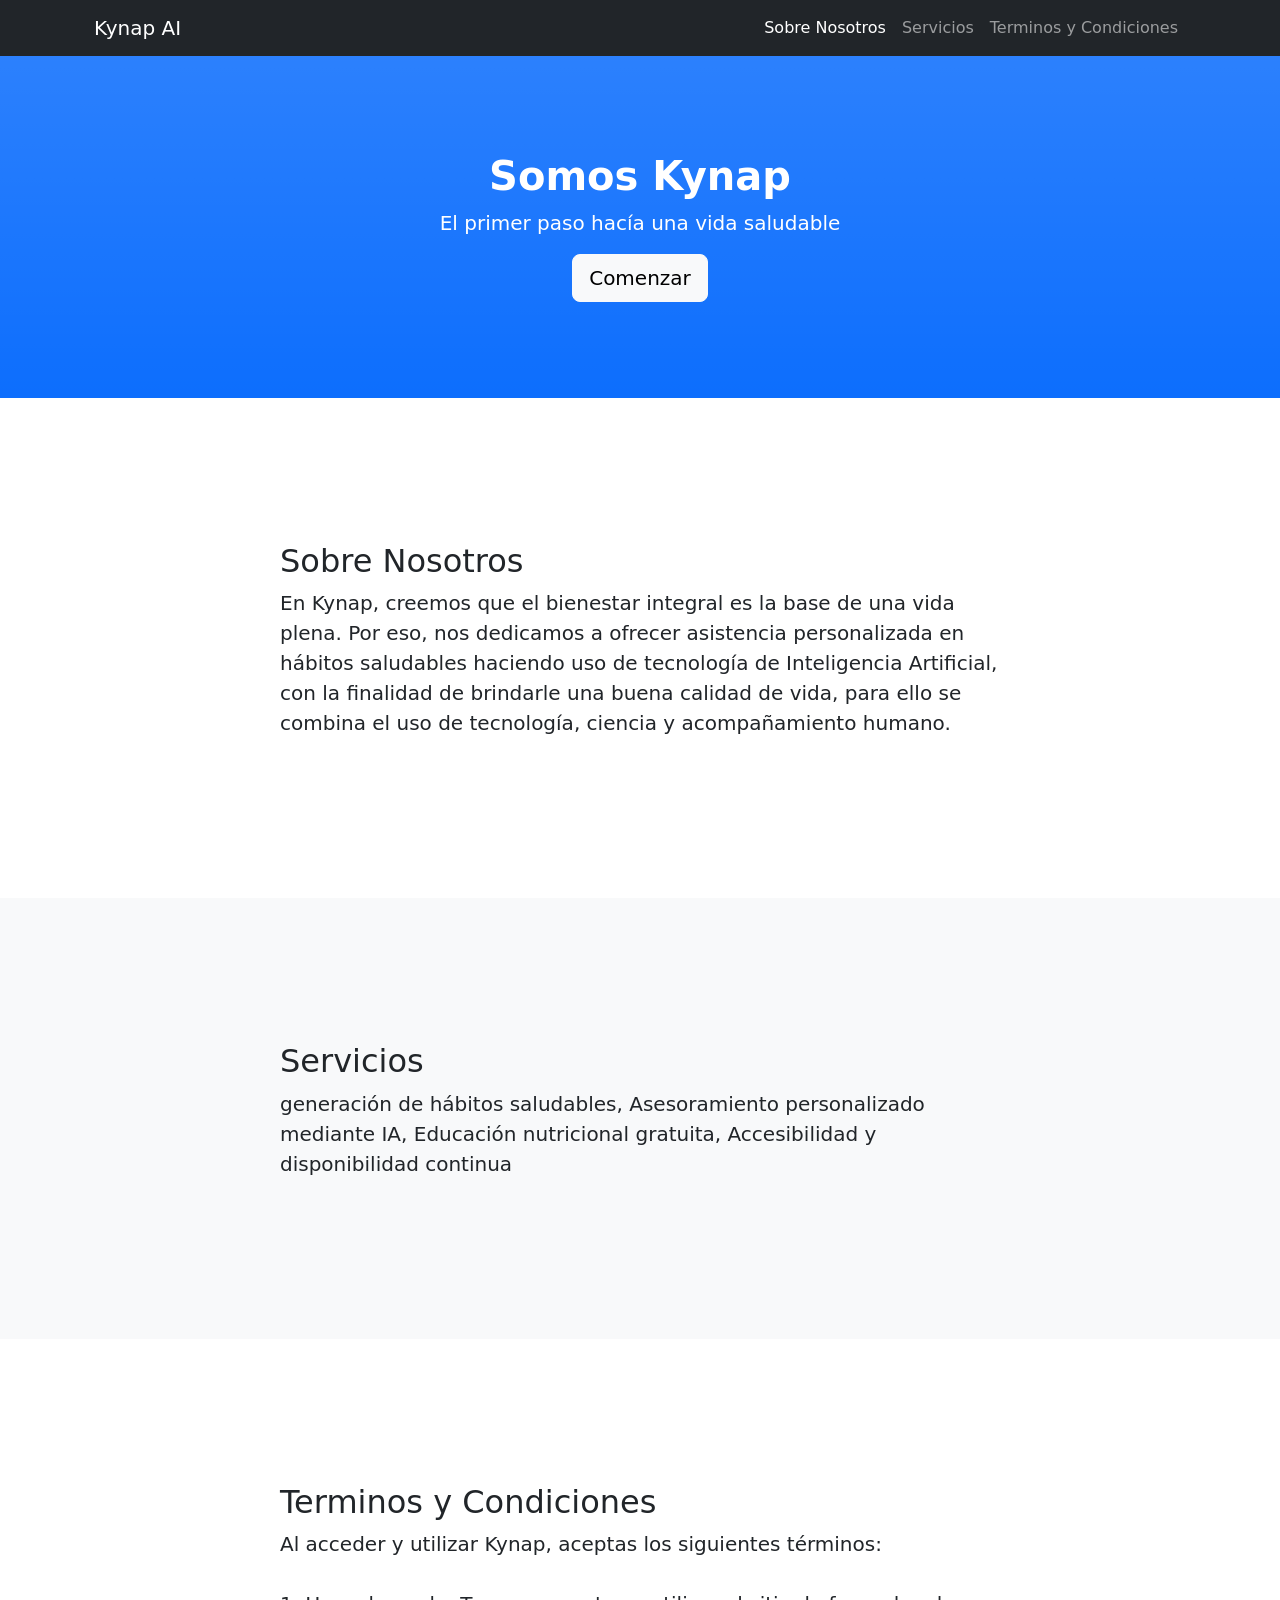
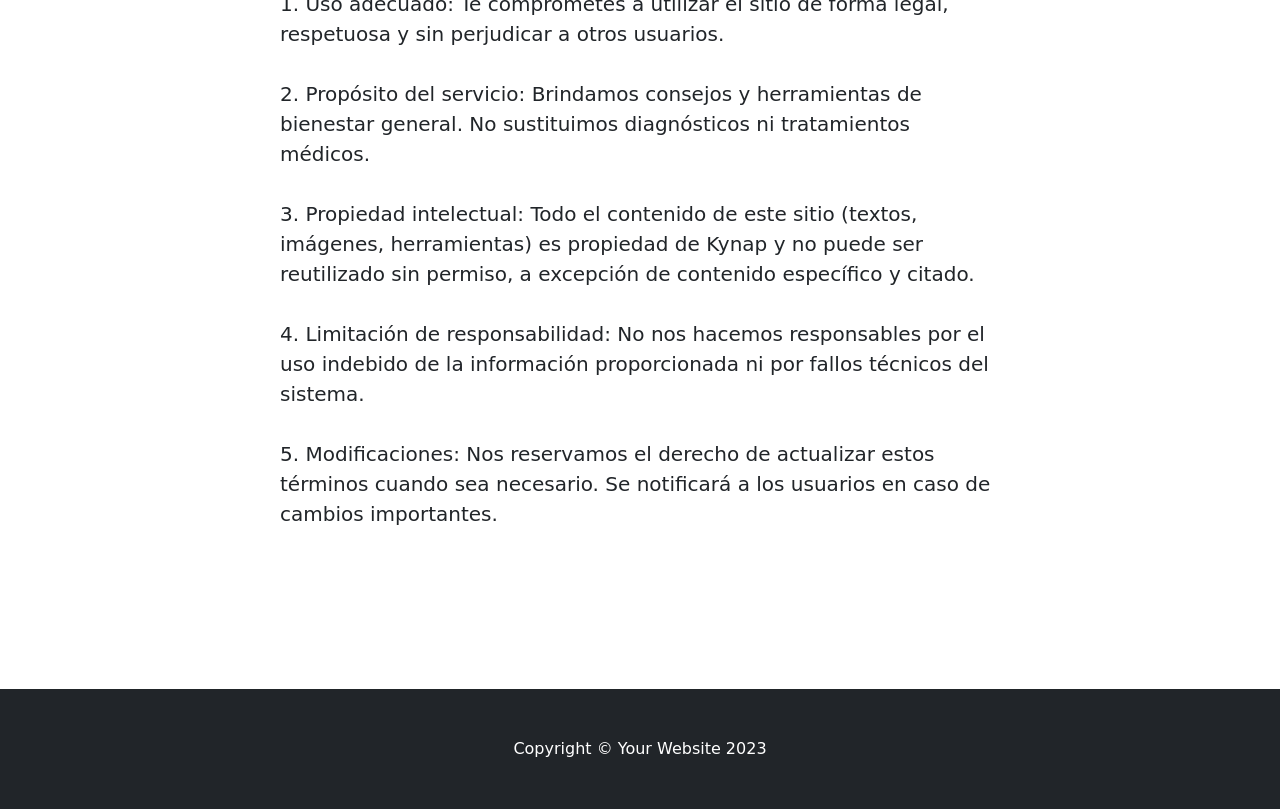
==== index.html @ c650c9e5 "se agrega el proyecto" ====
<!DOCTYPE html>
<html lang="en">
    <head>
        <meta charset="utf-8" />
        <meta name="viewport" content="width=device-width, initial-scale=1, shrink-to-fit=no" />
        <meta name="description" content="" />
        <meta name="author" content="" />
        <title>Landing Pages - Kynap</title>
        <link rel="icon" type="image/x-icon" href="assets/favicon.ico" />
        <link href="css/styles.css" rel="stylesheet" />
    </head>
    <body id="page-top">
        <nav class="navbar navbar-expand-lg navbar-dark bg-dark fixed-top" id="mainNav">
            <div class="container px-4">
                <a class="navbar-brand" href="#page-top">Kynap AI</a>
                <button class="navbar-toggler" type="button" data-bs-toggle="collapse" data-bs-target="#navbarResponsive" aria-controls="navbarResponsive" aria-expanded="false" aria-label="Toggle navigation"><span class="navbar-toggler-icon"></span></button>
                <div class="collapse navbar-collapse" id="navbarResponsive">
                    <ul class="navbar-nav ms-auto">
                        <li class="nav-item"><a class="nav-link" href="#about">Sobre Nosotros</a></li>
                        <li class="nav-item"><a class="nav-link" href="#services">Servicios</a></li>
                        <li class="nav-item"><a class="nav-link" href="#contact">Terminos y Condiciones</a></li>
                    </ul>
                </div>
            </div>
        </nav>
        <header class="bg-primary bg-gradient text-white">
            <div class="container px-4 text-center">
                <h1 class="fw-bolder"> Somos Kynap</h1>
                <p class="lead">El primer paso hacía una vida saludable</p>
                <a class="btn btn-lg btn-light" href="http://localhost/kynap/bienvenida.php">Comenzar</a>
            </div>
        </header>
        <section id="about">
            <div class="container px-4">
                <div class="row gx-4 justify-content-center">
                    <div class="col-lg-8">
                        <h2>Sobre Nosotros</h2>
                        <p class="lead">En Kynap, creemos que el bienestar integral es la base de una vida plena. Por eso, nos dedicamos a ofrecer asistencia personalizada en hábitos saludables haciendo uso de tecnología de Inteligencia Artificial, con la finalidad de brindarle una buena calidad de vida, para ello se combina el uso de tecnología, ciencia y acompañamiento humano.</p>
                        
                    </div>
                </div>
            </div>
        </section>
        <section class="bg-light" id="services">
            <div class="container px-4">
                <div class="row gx-4 justify-content-center">
                    <div class="col-lg-8">
                        <h2>Servicios</h2>
                        <p class="lead">generación de hábitos saludables, Asesoramiento personalizado mediante IA, Educación nutricional gratuita, Accesibilidad y disponibilidad continua</p>
                    </div>
                </div>
            </div>
        </section>
        <section id="contact">
            <div class="container px-4">
                <div class="row gx-4 justify-content-center">
                    <div class="col-lg-8">
                        <h2>Terminos y Condiciones</h2>
                        <p class="lead">Al acceder y utilizar Kynap, aceptas los siguientes términos:
                            <br></br>
                                                                            1.	Uso adecuado: Te comprometes a utilizar el sitio de forma legal, respetuosa y sin perjudicar a otros usuarios.<br></br>
                                                                            2.	Propósito del servicio: Brindamos consejos y herramientas de bienestar general. No sustituimos diagnósticos ni tratamientos médicos.<br></br>
                                                                            3.	Propiedad intelectual: Todo el contenido de este sitio (textos, imágenes, herramientas) es propiedad de Kynap y no puede ser reutilizado sin permiso, a excepción de contenido específico y citado.<br></br>
                                                                            4.	Limitación de responsabilidad: No nos hacemos responsables por el uso indebido de la información proporcionada ni por fallos técnicos del sistema.<br></br>
                                                                            5.	Modificaciones: Nos reservamos el derecho de actualizar estos términos cuando sea necesario. Se notificará a los usuarios en caso de cambios importantes.
                        </p>
                    </div>
                </div>
            </div>
        </section>
        <footer class="py-5 bg-dark">
            <div class="container px-4"><p class="m-0 text-center text-white">Copyright &copy; Your Website 2023</p></div>
        </footer>
        <script src="https://cdn.jsdelivr.net/npm/bootstrap@5.2.3/dist/js/bootstrap.bundle.min.js"></script>
        <script src="js/scripts.js"></script>
    </body>
</html>
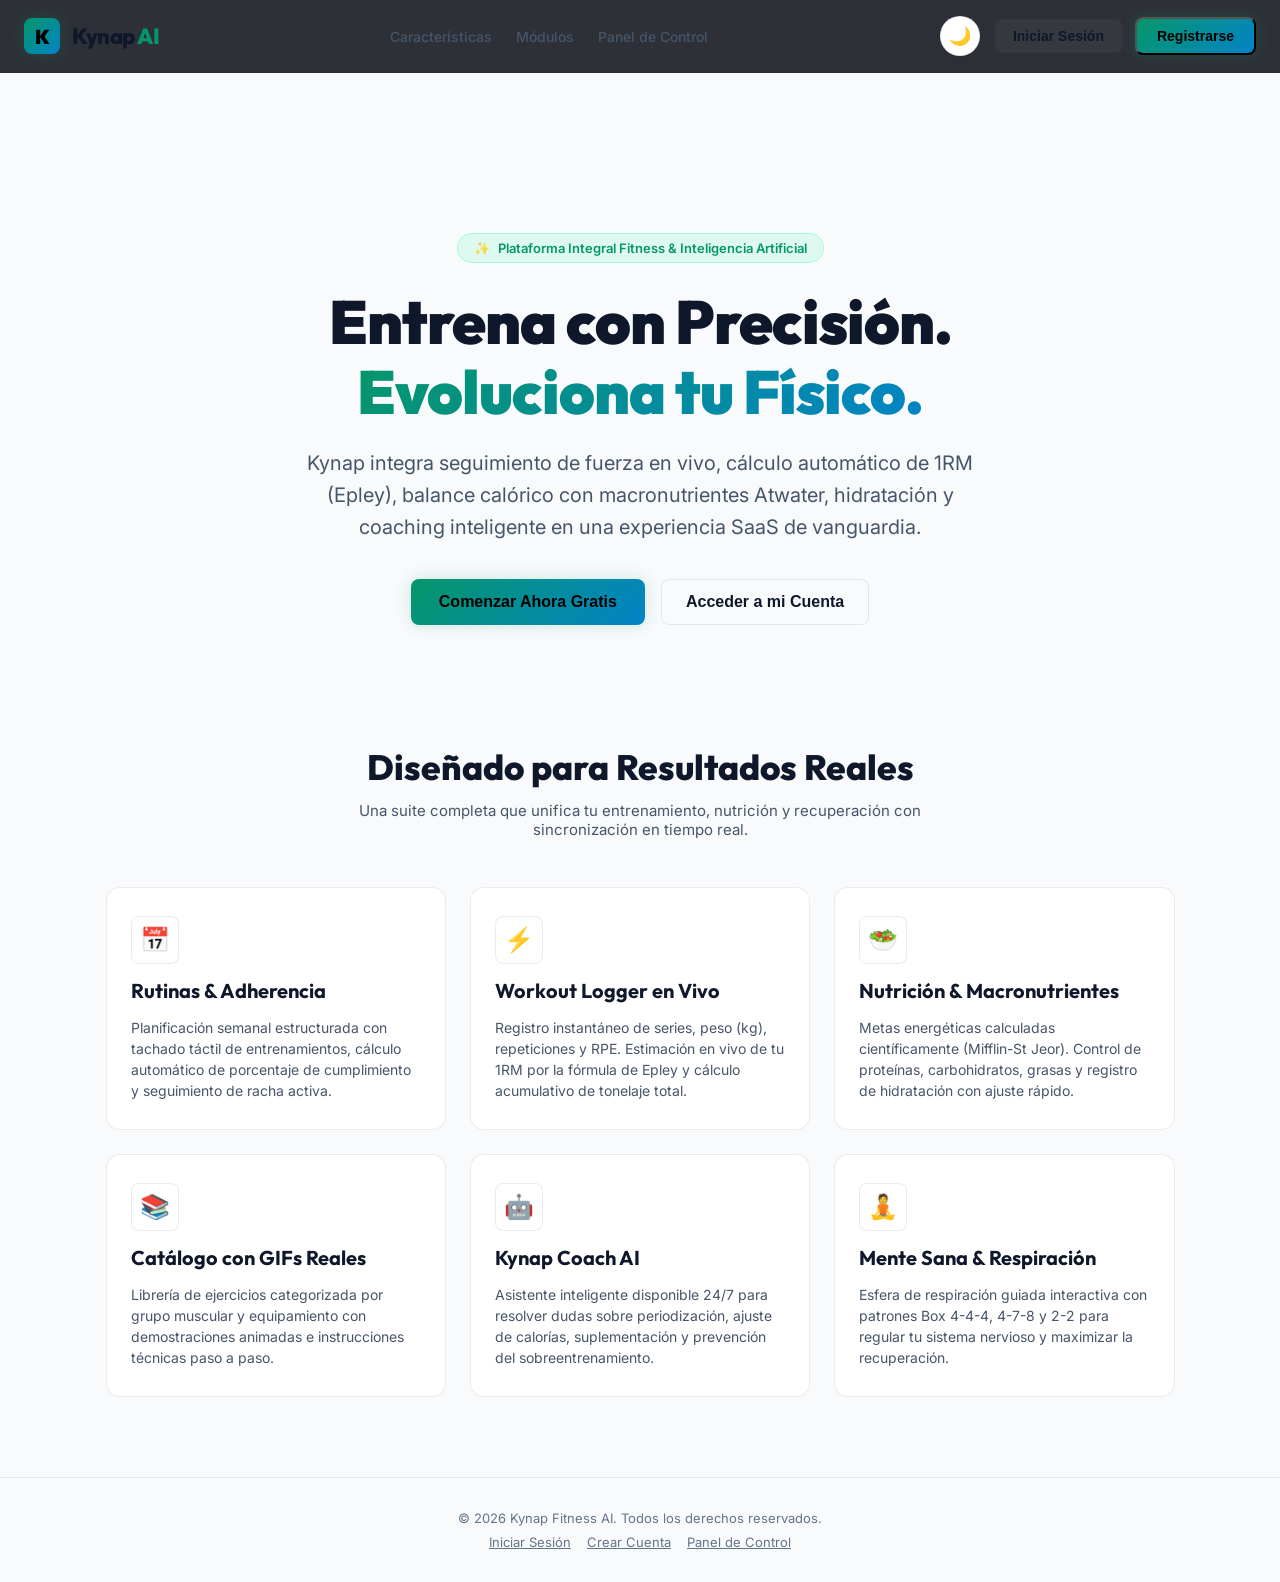
==== commit 19308fde: "actualizacion y organizacion grande con un bug en la app.html con conexiones de base de datos funcio" ====
--- a/index.html
+++ b/index.html
@@ -1,77 +1,787 @@
 <!DOCTYPE html>
-<html lang="en">
-    <head>
-        <meta charset="utf-8" />
-        <meta name="viewport" content="width=device-width, initial-scale=1, shrink-to-fit=no" />
-        <meta name="description" content="" />
-        <meta name="author" content="" />
-        <title>Landing Pages - Kynap</title>
-        <link rel="icon" type="image/x-icon" href="assets/favicon.ico" />
-        <link href="css/styles.css" rel="stylesheet" />
-    </head>
-    <body id="page-top">
-        <nav class="navbar navbar-expand-lg navbar-dark bg-dark fixed-top" id="mainNav">
-            <div class="container px-4">
-                <a class="navbar-brand" href="#page-top">Kynap AI</a>
-                <button class="navbar-toggler" type="button" data-bs-toggle="collapse" data-bs-target="#navbarResponsive" aria-controls="navbarResponsive" aria-expanded="false" aria-label="Toggle navigation"><span class="navbar-toggler-icon"></span></button>
-                <div class="collapse navbar-collapse" id="navbarResponsive">
-                    <ul class="navbar-nav ms-auto">
-                        <li class="nav-item"><a class="nav-link" href="#about">Sobre Nosotros</a></li>
-                        <li class="nav-item"><a class="nav-link" href="#services">Servicios</a></li>
-                        <li class="nav-item"><a class="nav-link" href="#contact">Terminos y Condiciones</a></li>
-                    </ul>
-                </div>
-            </div>
-        </nav>
-        <header class="bg-primary bg-gradient text-white">
-            <div class="container px-4 text-center">
-                <h1 class="fw-bolder"> Somos Kynap</h1>
-                <p class="lead">El primer paso hacía una vida saludable</p>
-                <a class="btn btn-lg btn-light" href="http://localhost/kynap/bienvenida.php">Comenzar</a>
-            </div>
-        </header>
-        <section id="about">
-            <div class="container px-4">
-                <div class="row gx-4 justify-content-center">
-                    <div class="col-lg-8">
-                        <h2>Sobre Nosotros</h2>
-                        <p class="lead">En Kynap, creemos que el bienestar integral es la base de una vida plena. Por eso, nos dedicamos a ofrecer asistencia personalizada en hábitos saludables haciendo uso de tecnología de Inteligencia Artificial, con la finalidad de brindarle una buena calidad de vida, para ello se combina el uso de tecnología, ciencia y acompañamiento humano.</p>
-                        
-                    </div>
-                </div>
-            </div>
-        </section>
-        <section class="bg-light" id="services">
-            <div class="container px-4">
-                <div class="row gx-4 justify-content-center">
-                    <div class="col-lg-8">
-                        <h2>Servicios</h2>
-                        <p class="lead">generación de hábitos saludables, Asesoramiento personalizado mediante IA, Educación nutricional gratuita, Accesibilidad y disponibilidad continua</p>
-                    </div>
-                </div>
-            </div>
-        </section>
-        <section id="contact">
-            <div class="container px-4">
-                <div class="row gx-4 justify-content-center">
-                    <div class="col-lg-8">
-                        <h2>Terminos y Condiciones</h2>
-                        <p class="lead">Al acceder y utilizar Kynap, aceptas los siguientes términos:
-                            <br></br>
-                                                                            1.	Uso adecuado: Te comprometes a utilizar el sitio de forma legal, respetuosa y sin perjudicar a otros usuarios.<br></br>
-                                                                            2.	Propósito del servicio: Brindamos consejos y herramientas de bienestar general. No sustituimos diagnósticos ni tratamientos médicos.<br></br>
-                                                                            3.	Propiedad intelectual: Todo el contenido de este sitio (textos, imágenes, herramientas) es propiedad de Kynap y no puede ser reutilizado sin permiso, a excepción de contenido específico y citado.<br></br>
-                                                                            4.	Limitación de responsabilidad: No nos hacemos responsables por el uso indebido de la información proporcionada ni por fallos técnicos del sistema.<br></br>
-                                                                            5.	Modificaciones: Nos reservamos el derecho de actualizar estos términos cuando sea necesario. Se notificará a los usuarios en caso de cambios importantes.
-                        </p>
-                    </div>
-                </div>
-            </div>
-        </section>
-        <footer class="py-5 bg-dark">
-            <div class="container px-4"><p class="m-0 text-center text-white">Copyright &copy; Your Website 2023</p></div>
-        </footer>
-        <script src="https://cdn.jsdelivr.net/npm/bootstrap@5.2.3/dist/js/bootstrap.bundle.min.js"></script>
-        <script src="js/scripts.js"></script>
-    </body>
+<html lang="es">
+<head>
+  <meta charset="UTF-8">
+  <meta name="viewport" content="width=device-width, initial-scale=1.0, maximum-scale=1.0, user-scalable=no, viewport-fit=cover">
+  <meta name="theme-color" content="#0a0d14">
+  <meta name="description" content="Kynap AI - Plataforma integral de fitness, seguimiento de rutinas, registro de series en vivo, nutrición de precisión y coaching inteligente.">
+  <title>Kynap AI - Plataforma de Rendimiento Fitness & Coaching</title>
+
+  <!-- Google Fonts: Outfit (Titulares de impacto) & Inter (Lectura limpia) -->
+  <link rel="preconnect" href="https://fonts.googleapis.com">
+  <link rel="preconnect" href="https://fonts.gstatic.com" crossorigin>
+  <link href="https://fonts.googleapis.com/css2?family=Inter:wght@400;500;600;700&family=Outfit:wght@600;700;800;900&display=swap" rel="stylesheet">
+
+  <!-- Hoja de estilos del Design System Kynap -->
+  <link rel="stylesheet" href="public/css/app.css">
+  <script src="public/js/theme.js"></script>
+
+  <style>
+    /* Estilos específicos de la Landing Page adaptados al Design System Kynap */
+    .landing-body {
+      background-color: var(--bg-primary);
+      color: var(--text-primary);
+      min-height: 100vh;
+      display: flex;
+      flex-direction: column;
+      overflow-x: hidden;
+    }
+
+    .landing-header {
+      position: sticky;
+      top: 0;
+      z-index: 500;
+      background: rgba(10, 13, 20, 0.85);
+      backdrop-filter: blur(16px);
+      -webkit-backdrop-filter: blur(16px);
+      border-bottom: 1px solid var(--border-subtle);
+      padding: 16px 24px;
+      display: flex;
+      align-items: center;
+      justify-content: space-between;
+    }
+
+    .landing-nav {
+      display: flex;
+      align-items: center;
+      gap: 24px;
+    }
+
+    .landing-nav a {
+      color: var(--text-secondary);
+      text-decoration: none;
+      font-size: 14px;
+      font-weight: 500;
+      transition: var(--transition-fast);
+      cursor: pointer;
+    }
+
+    .landing-nav a:hover {
+      color: var(--text-primary);
+    }
+
+    .landing-actions {
+      display: flex;
+      align-items: center;
+      gap: 12px;
+    }
+
+    .btn-landing-login {
+      color: var(--text-primary);
+      text-decoration: none;
+      font-size: 14px;
+      font-weight: 600;
+      padding: 8px 18px;
+      border-radius: var(--radius-sm);
+      border: 1px solid var(--border-subtle);
+      background: rgba(255, 255, 255, 0.04);
+      transition: var(--transition-fast);
+      cursor: pointer;
+    }
+
+    .btn-landing-login:hover {
+      background: rgba(255, 255, 255, 0.08);
+      border-color: rgba(255, 255, 255, 0.2);
+    }
+
+    .btn-landing-cta {
+      background: linear-gradient(135deg, var(--accent-emerald), var(--accent-cyan));
+      color: #000;
+      text-decoration: none;
+      font-size: 14px;
+      font-weight: 700;
+      padding: 9px 20px;
+      border-radius: var(--radius-sm);
+      box-shadow: 0 0 16px var(--accent-emerald-glow);
+      transition: var(--transition-fast);
+      cursor: pointer;
+    }
+
+    .btn-landing-cta:hover {
+      transform: translateY(-2px);
+      box-shadow: 0 0 24px var(--accent-emerald-glow);
+    }
+
+    /* Hero Section */
+    .hero-section {
+      padding: 80px 24px 60px;
+      text-align: center;
+      max-width: 900px;
+      margin: 0 auto;
+      display: flex;
+      flex-direction: column;
+      align-items: center;
+    }
+
+    .hero-badge {
+      display: inline-flex;
+      align-items: center;
+      gap: 8px;
+      padding: 6px 16px;
+      border-radius: var(--radius-full);
+      background: rgba(0, 255, 136, 0.1);
+      border: 1px solid rgba(0, 255, 136, 0.25);
+      color: var(--accent-emerald);
+      font-size: 13px;
+      font-weight: 600;
+      margin-bottom: 24px;
+      animation: pulseGlow 2.5s infinite;
+    }
+
+    @keyframes pulseGlow {
+      0%, 100% { box-shadow: 0 0 0 rgba(0, 255, 136, 0); }
+      50% { box-shadow: 0 0 18px rgba(0, 255, 136, 0.3); }
+    }
+
+    .hero-title {
+      font-family: var(--font-heading);
+      font-size: clamp(2.4rem, 5vw, 3.8rem);
+      font-weight: 900;
+      line-height: 1.15;
+      letter-spacing: -1px;
+      margin-bottom: 20px;
+    }
+
+    .hero-title span {
+      background: linear-gradient(135deg, var(--accent-emerald), var(--accent-cyan));
+      -webkit-background-clip: text;
+      -webkit-text-fill-color: transparent;
+    }
+
+    .hero-subtitle {
+      font-size: clamp(1rem, 2vw, 1.25rem);
+      color: var(--text-secondary);
+      max-width: 680px;
+      line-height: 1.6;
+      margin-bottom: 36px;
+    }
+
+    .hero-buttons {
+      display: flex;
+      gap: 16px;
+      justify-content: center;
+      flex-wrap: wrap;
+    }
+
+    /* Active Session Banner (Smart Redirect) */
+    .session-banner {
+      display: none;
+      background: rgba(0, 217, 255, 0.12);
+      border: 1px solid rgba(0, 217, 255, 0.3);
+      padding: 12px 24px;
+      border-radius: var(--radius-md);
+      margin-bottom: 28px;
+      align-items: center;
+      gap: 12px;
+      color: var(--text-primary);
+      font-size: 14px;
+    }
+
+    .session-banner a {
+      color: var(--accent-cyan);
+      font-weight: 700;
+      text-decoration: underline;
+      cursor: pointer;
+    }
+
+    /* Features Grid */
+    .features-section {
+      padding: 60px 24px 80px;
+      max-width: 1200px;
+      margin: 0 auto;
+    }
+
+    .section-header {
+      text-align: center;
+      margin-bottom: 48px;
+    }
+
+    .section-header h2 {
+      font-family: var(--font-heading);
+      font-size: 2.2rem;
+      font-weight: 800;
+      margin-bottom: 12px;
+    }
+
+    .features-grid {
+      display: grid;
+      grid-template-columns: repeat(auto-fit, minmax(280px, 1fr));
+      gap: 24px;
+    }
+
+    .feature-card {
+      background: var(--bg-card);
+      border: 1px solid var(--border-subtle);
+      border-radius: var(--radius-md);
+      padding: 28px 24px;
+      transition: var(--transition-normal);
+      display: flex;
+      flex-direction: column;
+      gap: 14px;
+    }
+
+    .feature-card:hover {
+      transform: translateY(-4px);
+      border-color: rgba(255, 255, 255, 0.2);
+      box-shadow: var(--shadow-card);
+    }
+
+    .feature-icon {
+      width: 48px;
+      height: 48px;
+      border-radius: var(--radius-sm);
+      display: flex;
+      align-items: center;
+      justify-content: center;
+      font-size: 24px;
+      background: rgba(255, 255, 255, 0.05);
+      border: 1px solid var(--border-subtle);
+    }
+
+    .feature-title {
+      font-family: var(--font-heading);
+      font-size: 1.25rem;
+      font-weight: 700;
+    }
+
+    .feature-desc {
+      font-size: 14px;
+      color: var(--text-secondary);
+      line-height: 1.5;
+    }
+
+    /* Auth Modal Tabs */
+    .auth-tabs {
+      display: flex;
+      border-bottom: 1px solid var(--border-subtle);
+      margin-bottom: 20px;
+    }
+
+    .auth-tab-btn {
+      flex: 1;
+      background: none;
+      border: none;
+      color: var(--text-secondary);
+      padding: 12px;
+      font-size: 14px;
+      font-weight: 700;
+      cursor: pointer;
+      border-bottom: 2px solid transparent;
+      transition: var(--transition-fast);
+    }
+
+    .auth-tab-btn.active {
+      color: var(--accent-emerald);
+      border-bottom-color: var(--accent-emerald);
+    }
+
+    /* Footer */
+    .landing-footer {
+      border-top: 1px solid var(--border-subtle);
+      padding: 32px 24px;
+      text-align: center;
+      margin-top: auto;
+      font-size: 13px;
+      color: var(--text-muted);
+    }
+
+    @media (max-width: 768px) {
+      .landing-nav {
+        display: none;
+      }
+      .hero-section {
+        padding: 50px 16px 40px;
+      }
+    }
+  </style>
+</head>
+<body class="landing-body">
+
+  <!-- Contenedor de Notificaciones Toast -->
+  <div id="toastContainer" class="toast-container" aria-live="polite"></div>
+
+  <!-- ====================================================================
+       ENCABEZADO DE NAVEGACIÓN PRINCIPAL
+       ==================================================================== -->
+  <header class="landing-header">
+    <div class="brand" style="border: none; padding: 0;">
+      <div class="brand-logo">K</div>
+      <div class="brand-name">Kynap <span>AI</span></div>
+    </div>
+
+    <nav class="landing-nav">
+      <a href="#caracteristicas">Características</a>
+      <a href="#modulos">Módulos</a>
+      <a href="app.html" onclick="navigateToDashboard(event)" id="navDashboardLink">Panel de Control</a>
+    </nav>
+
+    <div class="landing-actions">
+      <button type="button" class="btn-theme-toggle" onclick="toggleTheme()" aria-label="Cambiar tema" style="margin-right: 2px;">🌙</button>
+      <button type="button" class="btn-landing-login" id="headerLoginBtn" onclick="openAuthModal('login', event)">Iniciar Sesión</button>
+      <button type="button" class="btn-landing-cta" id="headerRegisterBtn" onclick="openAuthModal('register', event)">Registrarse</button>
+    </div>
+  </header>
+
+  <!-- ====================================================================
+       BANNER DE REDIRECCIÓN INTELIGENTE (SI YA HAY SESIÓN)
+       ==================================================================== -->
+  <div class="hero-section" style="padding-bottom: 0;">
+    <div id="smartSessionBanner" class="session-banner">
+      <span>⚡</span>
+      <span id="sessionUserGreeting">Tienes una sesión iniciada.</span>
+      <a href="app.html" onclick="navigateToDashboard(event)" id="bannerDashboardLink">Ir a mi Panel de Control ➔</a>
+    </div>
+  </div>
+
+  <!-- ====================================================================
+       SECCIÓN HERO
+       ==================================================================== -->
+  <section class="hero-section">
+    <div class="hero-badge">
+      <span>✨</span> Plataforma Integral Fitness & Inteligencia Artificial
+    </div>
+
+    <h1 class="hero-title">
+      Entrena con Precisión.<br>
+      <span>Evoluciona tu Físico.</span>
+    </h1>
+
+    <p class="hero-subtitle">
+      Kynap integra seguimiento de fuerza en vivo, cálculo automático de 1RM (Epley), balance calórico con macronutrientes Atwater, hidratación y coaching inteligente en una experiencia SaaS de vanguardia.
+    </p>
+
+    <div class="hero-buttons">
+      <button type="button" class="btn-landing-cta" style="padding: 13px 28px; font-size: 16px; border: none;" onclick="openAuthModal('register', event)">
+        Comenzar Ahora Gratis
+      </button>
+      <button type="button" class="btn-landing-login" style="padding: 13px 24px; font-size: 16px;" onclick="openAuthModal('login', event)">
+        Acceder a mi Cuenta
+      </button>
+    </div>
+  </section>
+
+  <!-- ====================================================================
+       CARACTERÍSTICAS Y MÓDULOS DE ALTO RENDIMIENTO
+       ==================================================================== -->
+  <section class="features-section" id="caracteristicas">
+    <div class="section-header">
+      <h2>Diseñado para Resultados Reales</h2>
+      <p style="color: var(--text-secondary); max-width: 600px; margin: 0 auto; font-size: 15px;">
+        Una suite completa que unifica tu entrenamiento, nutrición y recuperación con sincronización en tiempo real.
+      </p>
+    </div>
+
+    <div class="features-grid" id="modulos">
+      <!-- Módulo 1 -->
+      <div class="feature-card">
+        <div class="feature-icon" style="color: var(--accent-emerald);">📅</div>
+        <h3 class="feature-title">Rutinas & Adherencia</h3>
+        <p class="feature-desc">
+          Planificación semanal estructurada con tachado táctil de entrenamientos, cálculo automático de porcentaje de cumplimiento y seguimiento de racha activa.
+        </p>
+      </div>
+
+      <!-- Módulo 2 -->
+      <div class="feature-card">
+        <div class="feature-icon" style="color: var(--accent-cyan);">⚡</div>
+        <h3 class="feature-title">Workout Logger en Vivo</h3>
+        <p class="feature-desc">
+          Registro instantáneo de series, peso (kg), repeticiones y RPE. Estimación en vivo de tu 1RM por la fórmula de Epley y cálculo acumulativo de tonelaje total.
+        </p>
+      </div>
+
+      <!-- Módulo 3 -->
+      <div class="feature-card">
+        <div class="feature-icon" style="color: var(--accent-amber);">🥗</div>
+        <h3 class="feature-title">Nutrición & Macronutrientes</h3>
+        <p class="feature-desc">
+          Metas energéticas calculadas científicamente (Mifflin-St Jeor). Control de proteínas, carbohidratos, grasas y registro de hidratación con ajuste rápido.
+        </p>
+      </div>
+
+      <!-- Módulo 4 -->
+      <div class="feature-card">
+        <div class="feature-icon" style="color: var(--accent-rose);">📚</div>
+        <h3 class="feature-title">Catálogo con GIFs Reales</h3>
+        <p class="feature-desc">
+          Librería de ejercicios categorizada por grupo muscular y equipamiento con demostraciones animadas e instrucciones técnicas paso a paso.
+        </p>
+      </div>
+
+      <!-- Módulo 5 -->
+      <div class="feature-card">
+        <div class="feature-icon" style="color: var(--accent-purple);">🤖</div>
+        <h3 class="feature-title">Kynap Coach AI</h3>
+        <p class="feature-desc">
+          Asistente inteligente disponible 24/7 para resolver dudas sobre periodización, ajuste de calorías, suplementación y prevención del sobreentrenamiento.
+        </p>
+      </div>
+
+      <!-- Módulo 6 -->
+      <div class="feature-card">
+        <div class="feature-icon" style="color: var(--accent-cyan);">🧘</div>
+        <h3 class="feature-title">Mente Sana & Respiración</h3>
+        <p class="feature-desc">
+          Esfera de respiración guiada interactiva con patrones Box 4-4-4, 4-7-8 y 2-2 para regular tu sistema nervioso y maximizar la recuperación.
+        </p>
+      </div>
+    </div>
+  </section>
+
+  <!-- ====================================================================
+       MODAL DE AUTENTICACIÓN INTEGRADO (LOGIN Y REGISTRO SIN DESCARGA)
+       ==================================================================== -->
+  <div class="modal-backdrop" id="authModal" onclick="if(event.target === this) closeAuthModal(event)">
+    <div class="modal-sheet" style="padding: 32px 28px; max-width: 520px; max-height: 90vh; overflow-y: auto;">
+      <div style="display: flex; justify-content: space-between; align-items: center; margin-bottom: 12px;">
+        <div class="brand" style="border: none; padding: 0;">
+          <div class="brand-logo" style="width: 32px; height: 32px; font-size: 18px;">K</div>
+          <div class="brand-name" style="font-size: 18px;">Kynap <span>AI</span></div>
+        </div>
+        <button class="btn-icon" onclick="closeAuthModal(event)" style="font-size: 16px;">✕</button>
+      </div>
+
+      <!-- Pestañas del Modal -->
+      <div class="auth-tabs">
+        <button class="auth-tab-btn active" id="tabBtnLogin" onclick="switchAuthTab('login', event)">Iniciar Sesión</button>
+        <button class="auth-tab-btn" id="tabBtnRegister" onclick="switchAuthTab('register', event)">Crear Cuenta</button>
+      </div>
+
+      <div id="authAlertBox" style="display: none; background: rgba(255, 71, 87, 0.12); border: 1px solid rgba(255, 71, 87, 0.35); color: var(--accent-rose); padding: 12px 14px; border-radius: var(--radius-sm); font-size: 13px; margin-bottom: 16px; line-height: 1.4;"></div>
+
+      <!-- Formulario 1: Iniciar Sesión -->
+      <form id="authLoginForm" action="#" method="POST" onsubmit="handleAuthLogin(event)" style="display: flex; flex-direction: column; gap: 14px;">
+        <div class="form-group" style="margin: 0;">
+          <label for="modalLoginEmail">Correo Electrónico</label>
+          <input type="email" id="modalLoginEmail" class="input-custom" placeholder="tu_correo@ejemplo.com" required autocomplete="email">
+        </div>
+
+        <div class="form-group" style="margin: 0;">
+          <label for="modalLoginPassword">Contraseña</label>
+          <input type="password" id="modalLoginPassword" class="input-custom" placeholder="••••••••" required autocomplete="current-password">
+        </div>
+
+        <button type="submit" class="btn-checkin" style="background: linear-gradient(135deg, var(--accent-emerald), var(--accent-cyan)); color: #000; font-weight: 700; padding: 12px; font-size: 15px; margin-top: 6px;">
+          Ingresar al Panel ➔
+        </button>
+      </form>
+
+      <!-- Formulario 2: Crear Cuenta Completo -->
+      <form id="authRegisterForm" action="#" method="POST" onsubmit="handleAuthRegister(event)" style="display: none; flex-direction: column; gap: 12px;">
+        <div class="form-group" style="margin: 0;">
+          <label for="modalRegName">Nombre Completo *</label>
+          <input type="text" id="modalRegName" class="input-custom" placeholder="Ej: Savier Casiani" required autocomplete="name">
+        </div>
+
+        <div class="form-group" style="margin: 0;">
+          <label for="modalRegEmail">Correo Electrónico *</label>
+          <input type="email" id="modalRegEmail" class="input-custom" placeholder="tu_correo@ejemplo.com" required autocomplete="email">
+        </div>
+
+        <div style="display: grid; grid-template-columns: 1fr 1fr; gap: 10px;">
+          <div class="form-group" style="margin: 0;">
+            <label for="modalRegPassword">Contraseña *</label>
+            <input type="password" id="modalRegPassword" class="input-custom" placeholder="Mín. 6 caracteres" required autocomplete="new-password" oninput="checkModalPasswordMatch()">
+          </div>
+
+          <div class="form-group" style="margin: 0;">
+            <label for="modalRegConfirm">Confirmar *</label>
+            <input type="password" id="modalRegConfirm" class="input-custom" placeholder="Repite contraseña" required autocomplete="new-password" oninput="checkModalPasswordMatch()">
+          </div>
+        </div>
+        <div id="modalMatchIndicator" style="display: none; font-size: 11px; margin-top: -6px;"></div>
+
+        <!-- Parámetros Biométricos Iniciales -->
+        <div style="font-size: 11px; font-weight: 700; text-transform: uppercase; color: var(--accent-cyan); margin-top: 4px; display: flex; align-items: center; gap: 6px;">
+          <span>⚡ Perfil Físico Inicial</span>
+        </div>
+
+        <div style="display: grid; grid-template-columns: 1fr 1fr 1fr; gap: 8px;">
+          <div class="form-group" style="margin: 0;">
+            <label for="modalRegEdad" style="font-size: 11px;">Edad</label>
+            <input type="number" id="modalRegEdad" class="input-custom" value="25" min="12" max="100" required>
+          </div>
+          <div class="form-group" style="margin: 0;">
+            <label for="modalRegPeso" style="font-size: 11px;">Peso (kg)</label>
+            <input type="number" id="modalRegPeso" class="input-custom" value="70.0" step="0.5" min="30" max="300" required>
+          </div>
+          <div class="form-group" style="margin: 0;">
+            <label for="modalRegAltura" style="font-size: 11px;">Altura (cm)</label>
+            <input type="number" id="modalRegAltura" class="input-custom" value="175" min="100" max="250" required>
+          </div>
+        </div>
+
+        <div style="display: grid; grid-template-columns: 1fr 1fr; gap: 8px;">
+          <div class="form-group" style="margin: 0;">
+            <label for="modalRegSexo" style="font-size: 11px;">Sexo</label>
+            <select id="modalRegSexo" class="input-custom" style="padding: 8px 10px;">
+              <option value="masculino" selected>Masculino</option>
+              <option value="femenino">Femenino</option>
+              <option value="otro">Otro</option>
+            </select>
+          </div>
+          <div class="form-group" style="margin: 0;">
+            <label for="modalRegObjetivo" style="font-size: 11px;">Objetivo</label>
+            <select id="modalRegObjetivo" class="input-custom" style="padding: 8px 10px;">
+              <option value="ganar_musculo" selected>Ganar Músculo</option>
+              <option value="perder_grasa">Perder Grasa</option>
+              <option value="mantener">Mantener</option>
+            </select>
+          </div>
+        </div>
+
+        <button type="submit" class="btn-checkin" style="background: linear-gradient(135deg, var(--accent-emerald), var(--accent-cyan)); color: #000; font-weight: 700; padding: 12px; font-size: 15px; margin-top: 8px;">
+          Crear Cuenta y Entrar al Panel ➔
+        </button>
+      </form>
+    </div>
+  </div>
+
+  <!-- ====================================================================
+       PIE DE PÁGINA
+       ==================================================================== -->
+  <footer class="landing-footer">
+    <p>© 2026 Kynap Fitness AI. Todos los derechos reservados.</p>
+    <div style="margin-top: 8px; display: flex; gap: 16px; justify-content: center;">
+      <a href="login.html" onclick="openAuthModal('login', event)" style="color: var(--text-muted); cursor: pointer;">Iniciar Sesión</a>
+      <a href="registro.html" onclick="openAuthModal('register', event)" style="color: var(--text-muted); cursor: pointer;">Crear Cuenta</a>
+      <a href="app.html" onclick="navigateToDashboard(event)" style="color: var(--text-muted); cursor: pointer;">Panel de Control</a>
+    </div>
+  </footer>
+
+  <!-- LÓGICA DE CONTROLADORES & NAVEGACIÓN RESILIENTE -->
+  <script>
+    function getDashboardUrl() {
+      return 'app.html';
+    }
+
+    function navigateToDashboard(e) {
+      if (e) e.preventDefault();
+      const token = localStorage.getItem('kynap_auth_token');
+      if (!token || token === 'local_demo_token') {
+        openAuthModal('login');
+        showAuthAlert('Debes iniciar sesión con una cuenta válida para ingresar al panel.');
+        return;
+      }
+      window.location.href = getDashboardUrl();
+    }
+
+    function openAuthModal(tab = 'login', e) {
+      if (e) e.preventDefault();
+      const modal = document.getElementById('authModal');
+      if (modal) {
+        modal.classList.add('open');
+        switchAuthTab(tab);
+      }
+    }
+
+    function closeAuthModal(e) {
+      if (e) e.preventDefault();
+      const modal = document.getElementById('authModal');
+      if (modal) modal.classList.remove('open');
+      hideAuthAlert();
+    }
+
+    function switchAuthTab(tab = 'login', e) {
+      if (e) e.preventDefault();
+      const btnLog = document.getElementById('tabBtnLogin');
+      const btnReg = document.getElementById('tabBtnRegister');
+      const formLog = document.getElementById('authLoginForm');
+      const formReg = document.getElementById('authRegisterForm');
+
+      hideAuthAlert();
+
+      if (tab === 'login') {
+        btnLog.classList.add('active');
+        btnReg.classList.remove('active');
+        formLog.style.display = 'flex';
+        formReg.style.display = 'none';
+      } else {
+        btnReg.classList.add('active');
+        btnLog.classList.remove('active');
+        formReg.style.display = 'flex';
+        formLog.style.display = 'none';
+      }
+    }
+
+    function showAuthAlert(msg, actionHtml = '') {
+      const box = document.getElementById('authAlertBox');
+      if (box) {
+        box.innerHTML = `<div style="display:flex;gap:8px;align-items:flex-start;"><span>⚠</span><div>${msg}</div></div>${actionHtml}`;
+        box.style.display = 'block';
+      }
+    }
+
+    function hideAuthAlert() {
+      const box = document.getElementById('authAlertBox');
+      if (box) {
+        box.style.display = 'none';
+        box.innerHTML = '';
+      }
+    }
+
+    function checkModalPasswordMatch() {
+      const p1 = document.getElementById('modalRegPassword').value;
+      const p2 = document.getElementById('modalRegConfirm').value;
+      const ind = document.getElementById('modalMatchIndicator');
+      if (!p2) {
+        ind.style.display = 'none';
+        return;
+      }
+      ind.style.display = 'block';
+      if (p1 === p2) {
+        ind.textContent = '✓ Las contraseñas coinciden';
+        ind.style.color = 'var(--accent-emerald)';
+      } else {
+        ind.textContent = '✕ Las contraseñas no coinciden';
+        ind.style.color = 'var(--accent-rose)';
+      }
+    }
+
+    /**
+     * Procesamiento de Login con validación estricta de base de datos
+     */
+    async function handleAuthLogin(e) {
+      if (e) e.preventDefault();
+      hideAuthAlert();
+
+      const email = document.getElementById('modalLoginEmail').value.trim();
+      const password = document.getElementById('modalLoginPassword').value;
+
+      if (!email || !password) {
+        showAuthAlert('Por favor completa todos los campos.');
+        return;
+      }
+
+      try {
+        const res = await fetch('controllers/api_auth.php?action=login', {
+          method: 'POST',
+          headers: { 'Content-Type': 'application/json' },
+          body: JSON.stringify({ email, password })
+        });
+
+        const data = await res.json();
+        if (data.success && data.data?.token) {
+          localStorage.setItem('kynap_auth_token', data.data.token);
+          window.location.href = getDashboardUrl();
+          return;
+        } else {
+          // Bloqueo estricto si no existe o clave errónea
+          let promptBtn = '';
+          if (data.data?.suggest_register || res.status === 404) {
+            promptBtn = `<button type="button" class="btn-checkin" style="background:var(--accent-emerald);color:#000;font-weight:700;margin-top:10px;padding:8px 12px;font-size:13px;" onclick="switchAuthTab('register'); document.getElementById('modalRegEmail').value = '${email}';">Crear Cuenta Ahora ➔</button>`;
+          }
+          showAuthAlert(data.message || 'Credenciales incorrectas o usuario no registrado.', promptBtn);
+        }
+      } catch (err) {
+        showAuthAlert('Error al conectar con el servidor de autenticación. Verifica tu conexión.');
+      }
+    }
+
+    /**
+     * Procesamiento de Registro con biometría completa y cálculo de macros
+     */
+    async function handleAuthRegister(e) {
+      if (e) e.preventDefault();
+      hideAuthAlert();
+
+      const nombre = document.getElementById('modalRegName').value.trim();
+      const email = document.getElementById('modalRegEmail').value.trim();
+      const password = document.getElementById('modalRegPassword').value;
+      const confirm = document.getElementById('modalRegConfirm').value;
+
+      const edad = parseInt(document.getElementById('modalRegEdad').value, 10);
+      const peso = parseFloat(document.getElementById('modalRegPeso').value);
+      const altura = parseFloat(document.getElementById('modalRegAltura').value);
+      const sexo = document.getElementById('modalRegSexo').value;
+      const objetivo = document.getElementById('modalRegObjetivo').value;
+
+      if (!nombre || !email || !password) {
+        showAuthAlert('Por favor completa todos los campos requeridos.');
+        return;
+      }
+
+      if (password.length < 6) {
+        showAuthAlert('La contraseña debe tener al menos 6 caracteres.');
+        return;
+      }
+
+      if (password !== confirm) {
+        showAuthAlert('Las contraseñas no coinciden. Por favor verifícalas.');
+        return;
+      }
+
+      try {
+        const res = await fetch('controllers/api_auth.php?action=register', {
+          method: 'POST',
+          headers: { 'Content-Type': 'application/json' },
+          body: JSON.stringify({
+            nombre,
+            email,
+            password,
+            confirm_password: confirm,
+            edad,
+            peso,
+            altura,
+            sexo,
+            objetivo,
+            nivel_actividad: 'moderado'
+          })
+        });
+
+        const data = await res.json();
+        if (data.success && data.data?.token) {
+          localStorage.setItem('kynap_auth_token', data.data.token);
+          window.location.href = getDashboardUrl();
+          return;
+        } else {
+          showAuthAlert(data.message || 'Error al registrar la cuenta.');
+        }
+      } catch (err) {
+        showAuthAlert('Error al conectar con el servidor para registrar la cuenta.');
+      }
+    }
+
+    // Comprobación de sesión o redirecciones protegidas
+    document.addEventListener('DOMContentLoaded', () => {
+      const banner = document.getElementById('smartSessionBanner');
+      const token = localStorage.getItem('kynap_auth_token');
+
+      // 1. Mensaje de protección si venimos expulsados de app.html
+      const authError = sessionStorage.getItem('kynap_auth_message');
+      if (authError) {
+        sessionStorage.removeItem('kynap_auth_message');
+        openAuthModal('login');
+        showAuthAlert(authError);
+      } else {
+        // 2. Comprobar parámetros de URL ?auth=login o ?auth=register
+        const urlParams = new URLSearchParams(window.location.search);
+        const authAction = urlParams.get('auth');
+        if (authAction === 'login' || authAction === 'register') {
+          openAuthModal(authAction);
+        }
+      }
+
+      // 3. Verificación de sesión legítima en background
+      if (token && token !== 'local_demo_token') {
+        fetch('controllers/api_auth.php?action=verify', {
+          headers: { 'Authorization': `Bearer ${token}` }
+        })
+          .then(r => r.json())
+          .then(res => {
+            if (res.success && res.data?.authenticated) {
+              if (banner) {
+                document.getElementById('sessionUserGreeting').textContent = `¡Hola de nuevo, ${res.data.user.nombre || 'Atleta'}!`;
+                banner.style.display = 'flex';
+              }
+            } else {
+              localStorage.removeItem('kynap_auth_token');
+              if (banner) banner.style.display = 'none';
+            }
+          })
+          .catch(() => {});
+      }
+    });
+  </script>
+</body>
 </html>
--- a/public/css/app.css
+++ b/public/css/app.css
@@ -0,0 +1,1358 @@
+/* ==========================================================================
+   KYNAP FITNESS PLATFORM - DESIGN SYSTEM & STYLES
+   ========================================================================== */
+
+:root {
+  --bg-primary: #0a0d14;
+  --bg-surface: #121722;
+  --bg-card: #182030;
+  --bg-card-hover: #202a3f;
+  --bg-glass: rgba(18, 23, 34, 0.75);
+  
+  --border-subtle: rgba(255, 255, 255, 0.08);
+  --border-focus: rgba(0, 255, 136, 0.4);
+
+  --text-primary: #f0f4fc;
+  --text-secondary: #94a3b8;
+  --text-muted: #64748b;
+
+  --accent-emerald: #00ff88;
+  --accent-emerald-glow: rgba(0, 255, 136, 0.25);
+  --accent-cyan: #00d9ff;
+  --accent-cyan-glow: rgba(0, 217, 255, 0.25);
+  --accent-amber: #ffb800;
+  --accent-amber-glow: rgba(255, 184, 0, 0.25);
+  --accent-rose: #ff4757;
+  --accent-purple: #a855f7;
+
+  --font-heading: 'Outfit', -apple-system, sans-serif;
+  --font-body: 'Inter', -apple-system, sans-serif;
+
+  --radius-sm: 8px;
+  --radius-md: 14px;
+  --radius-lg: 20px;
+  --radius-full: 9999px;
+
+  --transition-fast: 0.15s ease;
+  --transition-normal: 0.25s ease;
+  --shadow-card: 0 8px 32px rgba(0, 0, 0, 0.35);
+  --shadow-glow: 0 0 20px var(--accent-emerald-glow);
+}
+
+/* ==========================================================================
+   PALETA DE COLORES - MODO CLARO (LIGHT THEME)
+   ========================================================================== */
+[data-theme="light"],
+body.light-theme {
+  --bg-primary: #f8fafc;
+  --bg-surface: #ffffff;
+  --bg-card: #ffffff;
+  --bg-card-hover: #f1f5f9;
+  --bg-glass: rgba(255, 255, 255, 0.88);
+
+  --border-subtle: rgba(15, 23, 42, 0.08);
+  --border-focus: rgba(5, 150, 105, 0.4);
+
+  --text-primary: #0f172a;
+  --text-secondary: #475569;
+  --text-muted: #64748b;
+
+  --accent-emerald: #059669;
+  --accent-emerald-glow: rgba(5, 150, 105, 0.2);
+  --accent-cyan: #0284c7;
+  --accent-cyan-glow: rgba(2, 132, 199, 0.2);
+  --accent-amber: #d97706;
+  --accent-amber-glow: rgba(217, 119, 6, 0.2);
+  --accent-rose: #e11d48;
+  --accent-purple: #7c3aed;
+
+  --shadow-card: 0 6px 24px rgba(15, 23, 42, 0.07);
+  --shadow-glow: 0 0 16px rgba(5, 150, 105, 0.15);
+}
+
+/* Transición suave global de modo oscuro / claro */
+body, 
+.sidebar, 
+.header-bar, 
+.landing-header,
+.card-custom, 
+.stat-card, 
+.auth-card, 
+.modal-sheet, 
+.input-custom,
+.btn-checkin,
+.chat-drawer {
+  transition: background-color 0.25s ease, border-color 0.25s ease, color 0.25s ease, box-shadow 0.25s ease !important;
+}
+
+/* Botón interactivo para alternar tema */
+.btn-theme-toggle {
+  display: inline-flex;
+  align-items: center;
+  justify-content: center;
+  width: 40px;
+  height: 40px;
+  border-radius: var(--radius-full);
+  background: var(--bg-card);
+  border: 1px solid var(--border-subtle);
+  color: var(--text-primary);
+  font-size: 18px;
+  cursor: pointer;
+  transition: all var(--transition-fast);
+  box-shadow: 0 2px 8px rgba(0, 0, 0, 0.1);
+  user-select: none;
+}
+
+.btn-theme-toggle:hover {
+  background: var(--bg-card-hover);
+  border-color: var(--accent-cyan);
+  transform: translateY(-1px);
+}
+
+.btn-theme-toggle:active {
+  transform: scale(0.95);
+}
+
+* {
+  margin: 0;
+  padding: 0;
+  box-sizing: border-box;
+}
+
+body {
+  font-family: var(--font-body);
+  background-color: var(--bg-primary);
+  color: var(--text-primary);
+  min-height: 100vh;
+  display: flex;
+  overflow-x: hidden;
+  -webkit-font-smoothing: antialiased;
+}
+
+/* ==========================================================================
+   LAYOUT: SIDEBAR & MAIN CONTENT
+   ========================================================================== */
+
+.app-container {
+  display: flex;
+  width: 100vw;
+  min-height: 100vh;
+}
+
+.sidebar {
+  width: 260px;
+  background-color: var(--bg-surface);
+  border-right: 1px solid var(--border-subtle);
+  display: flex;
+  flex-direction: column;
+  padding: 24px 16px;
+  position: sticky;
+  top: 0;
+  height: 100vh;
+  z-index: 100;
+}
+
+.brand {
+  display: flex;
+  align-items: center;
+  gap: 12px;
+  padding: 0 12px 24px;
+  border-bottom: 1px solid var(--border-subtle);
+}
+
+.brand-logo {
+  width: 36px;
+  height: 36px;
+  background: linear-gradient(135deg, var(--accent-emerald), var(--accent-cyan));
+  border-radius: var(--radius-sm);
+  display: flex;
+  align-items: center;
+  justify-content: center;
+  font-family: var(--font-heading);
+  font-weight: 900;
+  color: #000;
+  font-size: 20px;
+  box-shadow: 0 0 16px var(--accent-emerald-glow);
+}
+
+.brand-name {
+  font-family: var(--font-heading);
+  font-size: 22px;
+  font-weight: 800;
+  letter-spacing: -0.5px;
+}
+
+.brand-name span {
+  color: var(--accent-emerald);
+}
+
+.nav-links {
+  list-style: none;
+  margin-top: 20px;
+  display: flex;
+  flex-direction: column;
+  gap: 6px;
+  flex-grow: 1;
+}
+
+.nav-btn {
+  display: flex;
+  align-items: center;
+  gap: 14px;
+  padding: 12px 16px;
+  border-radius: var(--radius-md);
+  color: var(--text-secondary);
+  background: transparent;
+  border: none;
+  font-family: var(--font-heading);
+  font-size: 15px;
+  font-weight: 600;
+  cursor: pointer;
+  width: 100%;
+  text-align: left;
+  transition: var(--transition-fast);
+}
+
+.nav-btn .icon {
+  font-size: 20px;
+  display: flex;
+  align-items: center;
+  justify-content: center;
+  width: 24px;
+}
+
+.nav-btn:hover {
+  background-color: rgba(255, 255, 255, 0.04);
+  color: var(--text-primary);
+}
+
+.nav-btn.active {
+  background: linear-gradient(90deg, rgba(0, 255, 136, 0.15), transparent);
+  color: var(--accent-emerald);
+  border-left: 3px solid var(--accent-emerald);
+}
+
+.user-snippet {
+  display: flex;
+  align-items: center;
+  gap: 12px;
+  padding: 12px;
+  background-color: var(--bg-card);
+  border-radius: var(--radius-md);
+  border: 1px solid var(--border-subtle);
+}
+
+.user-avatar {
+  width: 38px;
+  height: 38px;
+  border-radius: 50%;
+  background: linear-gradient(135deg, var(--accent-cyan), var(--accent-purple));
+  display: flex;
+  align-items: center;
+  justify-content: center;
+  font-weight: bold;
+  font-size: 14px;
+}
+
+.user-meta h4 {
+  font-size: 14px;
+  font-weight: 600;
+}
+
+.user-meta p {
+  font-size: 12px;
+  color: var(--accent-emerald);
+}
+
+/* ==========================================================================
+   MAIN CONTENT WRAPPER
+   ========================================================================== */
+
+.main-content {
+  flex-grow: 1;
+  padding: 32px 40px;
+  overflow-y: auto;
+  max-width: 1300px;
+  margin: 0 auto;
+  width: 100%;
+}
+
+.header-bar {
+  display: flex;
+  justify-content: space-between;
+  align-items: center;
+  margin-bottom: 32px;
+}
+
+.page-title h1 {
+  font-family: var(--font-heading);
+  font-size: 32px;
+  font-weight: 800;
+  letter-spacing: -0.5px;
+}
+
+.page-title p {
+  color: var(--text-secondary);
+  font-size: 15px;
+  margin-top: 4px;
+}
+
+.streak-badge {
+  display: flex;
+  align-items: center;
+  gap: 8px;
+  background: rgba(255, 184, 0, 0.12);
+  border: 1px solid rgba(255, 184, 0, 0.3);
+  padding: 8px 16px;
+  border-radius: var(--radius-full);
+  color: var(--accent-amber);
+  font-weight: 700;
+  font-size: 14px;
+}
+
+/* ==========================================================================
+   TAB VIEWS
+   ========================================================================== */
+
+.tab-view {
+  display: none;
+  animation: fadeIn 0.25s ease forwards;
+}
+
+.tab-view.active {
+  display: block;
+}
+
+@keyframes fadeIn {
+  from { opacity: 0; transform: translateY(8px); }
+  to { opacity: 1; transform: translateY(0); }
+}
+
+/* ==========================================================================
+   CORE 1: RUTINAS & CHECK-IN
+   ========================================================================== */
+
+.routine-progress-card {
+  background: linear-gradient(135deg, var(--bg-card), #162235);
+  border: 1px solid var(--border-subtle);
+  border-radius: var(--radius-lg);
+  padding: 24px;
+  margin-bottom: 32px;
+  box-shadow: var(--shadow-card);
+}
+
+.progress-header {
+  display: flex;
+  justify-content: space-between;
+  align-items: center;
+  margin-bottom: 12px;
+}
+
+.progress-header h3 {
+  font-family: var(--font-heading);
+  font-size: 18px;
+  font-weight: 700;
+}
+
+.progress-pct {
+  font-size: 20px;
+  font-weight: 800;
+  color: var(--accent-emerald);
+}
+
+.progress-track {
+  height: 12px;
+  background-color: rgba(255, 255, 255, 0.08);
+  border-radius: var(--radius-full);
+  overflow: hidden;
+  position: relative;
+}
+
+.progress-bar-fill {
+  height: 100%;
+  background: linear-gradient(90deg, var(--accent-emerald), var(--accent-cyan));
+  border-radius: var(--radius-full);
+  width: 0%;
+  transition: width 0.6s cubic-bezier(0.34, 1.56, 0.64, 1);
+  box-shadow: 0 0 12px var(--accent-emerald-glow);
+}
+
+.days-grid {
+  display: grid;
+  grid-template-columns: repeat(auto-fill, minmax(280px, 1fr));
+  gap: 20px;
+}
+
+.day-card {
+  background-color: var(--bg-card);
+  border: 1px solid var(--border-subtle);
+  border-radius: var(--radius-md);
+  padding: 20px;
+  display: flex;
+  flex-direction: column;
+  transition: var(--transition-normal);
+  position: relative;
+  overflow: hidden;
+}
+
+.day-card:hover {
+  transform: translateY(-3px);
+  border-color: rgba(255, 255, 255, 0.15);
+  box-shadow: var(--shadow-card);
+}
+
+.day-card.completed {
+  border-color: rgba(0, 255, 136, 0.35);
+  background: linear-gradient(180deg, rgba(0, 255, 136, 0.05), var(--bg-card));
+}
+
+.day-card.rest-day {
+  opacity: 0.65;
+  border-style: dashed;
+}
+
+.day-header {
+  display: flex;
+  justify-content: space-between;
+  align-items: center;
+  margin-bottom: 8px;
+}
+
+.day-title {
+  font-family: var(--font-heading);
+  font-size: 18px;
+  font-weight: 700;
+  color: var(--text-primary);
+}
+
+.day-badge {
+  font-size: 11px;
+  text-transform: uppercase;
+  font-weight: 800;
+  padding: 4px 8px;
+  border-radius: var(--radius-sm);
+  background-color: rgba(255, 255, 255, 0.06);
+}
+
+.day-card.completed .day-badge {
+  background-color: rgba(0, 255, 136, 0.15);
+  color: var(--accent-emerald);
+}
+
+.day-subtitle {
+  font-size: 14px;
+  color: var(--accent-cyan);
+  font-weight: 600;
+  margin-bottom: 16px;
+}
+
+.exercise-mini-list {
+  list-style: none;
+  display: flex;
+  flex-direction: column;
+  gap: 8px;
+  margin-bottom: 20px;
+  flex-grow: 1;
+}
+
+.exercise-mini-item {
+  font-size: 13px;
+  color: var(--text-secondary);
+  display: flex;
+  align-items: center;
+  justify-content: space-between;
+  background: rgba(0, 0, 0, 0.2);
+  padding: 6px 10px;
+  border-radius: var(--radius-sm);
+}
+
+.btn-checkin {
+  width: 100%;
+  padding: 10px 14px;
+  border-radius: var(--radius-sm);
+  font-family: var(--font-heading);
+  font-weight: 700;
+  font-size: 14px;
+  border: none;
+  cursor: pointer;
+  background-color: var(--accent-emerald);
+  color: #000;
+  display: flex;
+  align-items: center;
+  justify-content: center;
+  gap: 8px;
+  transition: var(--transition-fast);
+}
+
+.btn-checkin:hover {
+  filter: brightness(1.1);
+  box-shadow: 0 0 16px var(--accent-emerald-glow);
+}
+
+.day-card.completed .btn-checkin {
+  background-color: #2a3447;
+  color: var(--accent-emerald);
+  border: 1px solid rgba(0, 255, 136, 0.3);
+}
+
+/* ==========================================================================
+   CORE 2: WORKOUT EN VIVO & SETS
+   ========================================================================== */
+
+.live-workout-container {
+  display: grid;
+  grid-template-columns: 2fr 1fr;
+  gap: 24px;
+}
+
+.workout-logger-card {
+  background-color: var(--bg-card);
+  border: 1px solid var(--border-subtle);
+  border-radius: var(--radius-lg);
+  padding: 24px;
+}
+
+.exercise-selector-bar {
+  display: flex;
+  gap: 12px;
+  margin-bottom: 24px;
+}
+
+.select-custom {
+  flex-grow: 1;
+  background-color: var(--bg-surface);
+  border: 1px solid var(--border-subtle);
+  color: var(--text-primary);
+  padding: 12px 16px;
+  border-radius: var(--radius-md);
+  font-family: var(--font-body);
+  font-size: 15px;
+  outline: none;
+}
+
+.sets-table-wrapper {
+  margin-bottom: 20px;
+  overflow-x: auto;
+}
+
+.sets-table {
+  width: 100%;
+  border-collapse: collapse;
+}
+
+.sets-table th {
+  text-align: left;
+  font-size: 12px;
+  text-transform: uppercase;
+  color: var(--text-muted);
+  padding: 8px 12px;
+}
+
+.sets-table td {
+  padding: 10px 12px;
+  border-top: 1px solid rgba(255, 255, 255, 0.05);
+}
+
+.input-number-sm {
+  width: 80px;
+  background-color: var(--bg-surface);
+  border: 1px solid var(--border-subtle);
+  color: var(--text-primary);
+  padding: 8px 10px;
+  border-radius: var(--radius-sm);
+  text-align: center;
+  font-weight: 600;
+  outline: none;
+}
+
+.input-number-sm:focus {
+  border-color: var(--accent-cyan);
+}
+
+.btn-icon {
+  background: transparent;
+  border: none;
+  cursor: pointer;
+  color: var(--text-muted);
+  font-size: 16px;
+  padding: 6px;
+  border-radius: var(--radius-sm);
+  transition: var(--transition-fast);
+}
+
+.btn-icon:hover {
+  color: var(--accent-rose);
+  background-color: rgba(255, 71, 87, 0.1);
+}
+
+.btn-check-set {
+  background-color: rgba(255, 255, 255, 0.06);
+  border: 1px solid var(--border-subtle);
+  color: var(--text-muted);
+  width: 34px;
+  height: 34px;
+  border-radius: 50%;
+  display: flex;
+  align-items: center;
+  justify-content: center;
+  cursor: pointer;
+  transition: var(--transition-fast);
+}
+
+.btn-check-set.checked {
+  background-color: var(--accent-emerald);
+  color: #000;
+  border-color: var(--accent-emerald);
+}
+
+.workout-stats-sidebar {
+  display: flex;
+  flex-direction: column;
+  gap: 20px;
+}
+
+.stat-box {
+  background-color: var(--bg-card);
+  border: 1px solid var(--border-subtle);
+  border-radius: var(--radius-lg);
+  padding: 20px;
+  text-align: center;
+}
+
+.stat-box h4 {
+  font-size: 13px;
+  text-transform: uppercase;
+  color: var(--text-muted);
+  margin-bottom: 6px;
+}
+
+.stat-number {
+  font-family: var(--font-heading);
+  font-size: 32px;
+  font-weight: 800;
+  color: var(--accent-cyan);
+}
+
+.stat-number.amber { color: var(--accent-amber); }
+.stat-number.emerald { color: var(--accent-emerald); }
+
+/* Temporizador Flotante */
+.rest-timer-box {
+  background: linear-gradient(135deg, #1c1328, #182030);
+  border: 1px solid rgba(168, 85, 247, 0.3);
+  border-radius: var(--radius-lg);
+  padding: 20px;
+  text-align: center;
+}
+
+.timer-digits {
+  font-family: var(--font-heading);
+  font-size: 44px;
+  font-weight: 800;
+  color: var(--accent-purple);
+  margin: 10px 0;
+  letter-spacing: 1px;
+}
+
+.timer-controls {
+  display: flex;
+  gap: 8px;
+  justify-content: center;
+}
+
+/* ==========================================================================
+   CORE 3: NUTRICIÓN & MACROS
+   ========================================================================== */
+
+.nutrition-grid {
+  display: grid;
+  grid-template-columns: 1fr 1fr;
+  gap: 24px;
+}
+
+.macro-summary-card {
+  background-color: var(--bg-card);
+  border: 1px solid var(--border-subtle);
+  border-radius: var(--radius-lg);
+  padding: 24px;
+}
+
+.macro-bars {
+  display: flex;
+  flex-direction: column;
+  gap: 16px;
+  margin-top: 20px;
+}
+
+.macro-bar-item {
+  display: flex;
+  flex-direction: column;
+  gap: 6px;
+}
+
+.macro-label-row {
+  display: flex;
+  justify-content: space-between;
+  font-size: 13px;
+  font-weight: 600;
+}
+
+.macro-bar-track {
+  height: 8px;
+  background-color: rgba(255, 255, 255, 0.08);
+  border-radius: var(--radius-full);
+  overflow: hidden;
+}
+
+.macro-bar-fill {
+  height: 100%;
+  border-radius: var(--radius-full);
+  width: 0%;
+  transition: width 0.5s ease;
+}
+
+.fill-protein { background-color: var(--accent-cyan); }
+.fill-carbs { background-color: var(--accent-amber); }
+.fill-fats { background-color: var(--accent-rose); }
+
+.water-tracker-card {
+  background: linear-gradient(135deg, rgba(0, 217, 255, 0.08), var(--bg-card));
+  border: 1px solid rgba(0, 217, 255, 0.2);
+  border-radius: var(--radius-lg);
+  padding: 24px;
+  text-align: center;
+}
+
+.water-display {
+  font-family: var(--font-heading);
+  font-size: 40px;
+  font-weight: 800;
+  color: var(--accent-cyan);
+  margin: 16px 0;
+}
+
+.water-actions {
+  display: flex;
+  gap: 10px;
+  justify-content: center;
+}
+
+/* ==========================================================================
+   LIBRERÍA DE EJERCICIOS
+   ========================================================================== */
+
+.filter-bar {
+  display: flex;
+  gap: 12px;
+  margin-bottom: 24px;
+  flex-wrap: wrap;
+}
+
+.search-input {
+  flex-grow: 1;
+  min-width: 260px;
+  background-color: var(--bg-card);
+  border: 1px solid var(--border-subtle);
+  color: var(--text-primary);
+  padding: 12px 18px;
+  border-radius: var(--radius-full);
+  font-size: 14px;
+  outline: none;
+}
+
+.search-input:focus {
+  border-color: var(--accent-emerald);
+}
+
+.chip-filters {
+  display: flex;
+  gap: 8px;
+  overflow-x: auto;
+  padding-bottom: 4px;
+}
+
+.chip {
+  padding: 8px 16px;
+  background-color: var(--bg-card);
+  border: 1px solid var(--border-subtle);
+  border-radius: var(--radius-full);
+  font-size: 13px;
+  font-weight: 600;
+  color: var(--text-secondary);
+  cursor: pointer;
+  white-space: nowrap;
+  transition: var(--transition-fast);
+}
+
+.chip.active, .chip:hover {
+  background-color: var(--accent-emerald);
+  color: #000;
+  border-color: var(--accent-emerald);
+}
+
+.exercise-catalog-grid {
+  display: grid;
+  grid-template-columns: repeat(auto-fill, minmax(240px, 1fr));
+  gap: 20px;
+}
+
+.exercise-card {
+  background-color: var(--bg-card);
+  border: 1px solid var(--border-subtle);
+  border-radius: var(--radius-md);
+  overflow: hidden;
+  cursor: pointer;
+  transition: var(--transition-normal);
+}
+
+.exercise-card:hover {
+  transform: translateY(-4px);
+  box-shadow: var(--shadow-card);
+  border-color: rgba(255, 255, 255, 0.2);
+}
+
+.exercise-media {
+  width: 100%;
+  height: 160px;
+  object-fit: cover;
+  background-color: #000;
+  display: block;
+}
+
+.exercise-card-info {
+  padding: 14px;
+}
+
+.exercise-card-title {
+  font-size: 16px;
+  font-weight: 700;
+  margin-bottom: 4px;
+}
+
+.exercise-card-tag {
+  font-size: 12px;
+  color: var(--accent-cyan);
+  text-transform: capitalize;
+}
+
+/* ==========================================================================
+   MODAL DE EJERCICIO
+   ========================================================================== */
+
+.modal-backdrop {
+  position: fixed;
+  inset: 0;
+  background: rgba(0, 0, 0, 0.75);
+  backdrop-filter: blur(8px);
+  display: none;
+  align-items: center;
+  justify-content: center;
+  z-index: 1000;
+  padding: 20px;
+}
+
+.modal-backdrop.open {
+  display: flex;
+}
+
+.modal-sheet {
+  background-color: var(--bg-surface);
+  border: 1px solid var(--border-subtle);
+  border-radius: var(--radius-lg);
+  max-width: 500px;
+  width: 100%;
+  overflow: hidden;
+  box-shadow: 0 16px 48px rgba(0, 0, 0, 0.5);
+  animation: modalPop 0.2s ease forwards;
+}
+
+@keyframes modalPop {
+  from { opacity: 0; transform: scale(0.95); }
+  to { opacity: 1; transform: scale(1); }
+}
+
+.modal-media {
+  width: 100%;
+  height: 260px;
+  object-fit: cover;
+  background-color: #000;
+}
+
+.modal-body {
+  padding: 24px;
+}
+
+.modal-body h2 {
+  font-family: var(--font-heading);
+  margin-bottom: 8px;
+}
+
+.modal-instructions {
+  margin: 16px 0;
+  padding-left: 20px;
+  font-size: 14px;
+  color: var(--text-secondary);
+  line-height: 1.6;
+}
+
+/* ==========================================================================
+   MOBILE RESPONSIVENESS
+   ========================================================================== */
+
+@media (max-width: 860px) {
+  .app-container {
+    flex-direction: column;
+  }
+
+  .sidebar {
+    position: fixed;
+    bottom: 0;
+    left: 0;
+    right: 0;
+    width: 100vw;
+    height: 64px;
+    flex-direction: row;
+    padding: 0;
+    border-right: none;
+    border-top: 1px solid var(--border-subtle);
+    background-color: rgba(18, 23, 34, 0.95);
+    backdrop-filter: blur(12px);
+  }
+
+  .brand, .user-snippet {
+    display: none;
+  }
+
+  .nav-links {
+    flex-direction: row;
+    margin: 0;
+    justify-content: space-around;
+    width: 100%;
+    align-items: center;
+  }
+
+  .nav-btn {
+    flex-direction: column;
+    gap: 4px;
+    padding: 6px;
+    font-size: 11px;
+    align-items: center;
+    border-left: none;
+  }
+
+  .nav-btn.active {
+    border-left: none;
+    border-bottom: 2px solid var(--accent-emerald);
+  }
+
+  .main-content {
+    padding: 20px 16px 90px;
+  }
+
+  .live-workout-container,
+  .nutrition-grid {
+    grid-template-columns: 1fr;
+  }
+
+  .header-bar {
+    flex-direction: column;
+    align-items: flex-start;
+    gap: 12px;
+  }
+}
+
+/* ==========================================================================
+   MOBILE BOTTOM NAVIGATION BAR (Dedicated Mobile Component)
+   ========================================================================== */
+
+.mobile-bottom-nav {
+  display: none;
+  position: fixed;
+  bottom: 0;
+  left: 0;
+  right: 0;
+  height: calc(64px + env(safe-area-inset-bottom, 0px));
+  padding-bottom: env(safe-area-inset-bottom, 0px);
+  background: rgba(18, 23, 34, 0.92);
+  backdrop-filter: blur(16px);
+  -webkit-backdrop-filter: blur(16px);
+  border-top: 1px solid var(--border-subtle);
+  z-index: 999;
+  justify-content: space-around;
+  align-items: center;
+  box-shadow: 0 -4px 20px rgba(0, 0, 0, 0.3);
+}
+
+@media (max-width: 860px) {
+  .sidebar {
+    display: none !important;
+  }
+  .mobile-bottom-nav {
+    display: flex;
+  }
+}
+
+.mobile-nav-item {
+  display: flex;
+  flex-direction: column;
+  align-items: center;
+  justify-content: center;
+  gap: 3px;
+  background: none;
+  border: none;
+  color: var(--text-secondary);
+  font-family: var(--font-body);
+  font-size: 11px;
+  font-weight: 600;
+  cursor: pointer;
+  padding: 6px 12px;
+  border-radius: var(--radius-sm);
+  transition: var(--transition-fast);
+  min-width: 58px;
+}
+
+.mobile-nav-item .icon {
+  font-size: 20px;
+  transition: transform var(--transition-fast);
+}
+
+.mobile-nav-item.active {
+  color: var(--accent-emerald);
+}
+
+.mobile-nav-item.active .icon {
+  transform: translateY(-2px) scale(1.1);
+}
+
+/* ==========================================================================
+   TOAST NOTIFICATION SYSTEM
+   ========================================================================== */
+
+.toast-container {
+  position: fixed;
+  top: 24px;
+  right: 24px;
+  display: flex;
+  flex-direction: column;
+  gap: 12px;
+  z-index: 2000;
+  max-width: 380px;
+  width: calc(100vw - 48px);
+  pointer-events: none;
+}
+
+.toast {
+  pointer-events: auto;
+  display: flex;
+  align-items: flex-start;
+  gap: 14px;
+  background: rgba(24, 32, 48, 0.95);
+  backdrop-filter: blur(12px);
+  border: 1px solid var(--border-subtle);
+  border-radius: var(--radius-md);
+  padding: 14px 18px;
+  box-shadow: 0 12px 32px rgba(0, 0, 0, 0.4);
+  color: var(--text-primary);
+  animation: toastSlideIn 0.3s cubic-bezier(0.16, 1, 0.3, 1) forwards;
+  position: relative;
+  overflow: hidden;
+}
+
+.toast.hiding {
+  animation: toastSlideOut 0.25s ease forwards;
+}
+
+@keyframes toastSlideIn {
+  from { opacity: 0; transform: translateY(-20px) scale(0.95); }
+  to { opacity: 1; transform: translateY(0) scale(1); }
+}
+
+@keyframes toastSlideOut {
+  from { opacity: 1; transform: translateY(0) scale(1); }
+  to { opacity: 0; transform: translateY(-20px) scale(0.9); }
+}
+
+.toast-icon {
+  font-size: 20px;
+  line-height: 1;
+  flex-shrink: 0;
+  margin-top: 2px;
+}
+
+.toast-content {
+  flex-grow: 1;
+}
+
+.toast-title {
+  font-size: 14px;
+  font-weight: 700;
+  margin-bottom: 2px;
+}
+
+.toast-desc {
+  font-size: 12px;
+  color: var(--text-secondary);
+  line-height: 1.4;
+}
+
+.toast-progress {
+  position: absolute;
+  bottom: 0;
+  left: 0;
+  height: 3px;
+  background: var(--accent-emerald);
+  width: 100%;
+  animation: toastProgress 3.5s linear forwards;
+}
+
+.toast.toast-success { border-color: rgba(0, 255, 136, 0.4); }
+.toast.toast-success .toast-progress { background: var(--accent-emerald); }
+
+.toast.toast-error { border-color: rgba(255, 71, 87, 0.4); }
+.toast.toast-error .toast-progress { background: var(--accent-rose); }
+
+.toast.toast-warning { border-color: rgba(255, 184, 0, 0.4); }
+.toast.toast-warning .toast-progress { background: var(--accent-amber); }
+
+.toast.toast-info { border-color: rgba(0, 217, 255, 0.4); }
+.toast.toast-info .toast-progress { background: var(--accent-cyan); }
+
+@keyframes toastProgress {
+  from { width: 100%; }
+  to { width: 0%; }
+}
+
+/* ==========================================================================
+   OFFLINE SYNC & STATUS BADGE
+   ========================================================================== */
+
+.status-pill {
+  display: inline-flex;
+  align-items: center;
+  gap: 6px;
+  padding: 4px 10px;
+  border-radius: var(--radius-full);
+  font-size: 11px;
+  font-weight: 600;
+  border: 1px solid var(--border-subtle);
+  background: rgba(255, 255, 255, 0.04);
+}
+
+.status-dot {
+  width: 7px;
+  height: 7px;
+  border-radius: 50%;
+  background-color: var(--accent-emerald);
+  box-shadow: 0 0 8px var(--accent-emerald);
+}
+
+.status-pill.offline .status-dot {
+  background-color: var(--accent-amber);
+  box-shadow: 0 0 8px var(--accent-amber);
+}
+
+/* ==========================================================================
+   ADD MEAL MODAL & FORM CONTROLS
+   ========================================================================== */
+
+.form-group {
+  display: flex;
+  flex-direction: column;
+  gap: 6px;
+  margin-bottom: 14px;
+}
+
+.form-group label {
+  font-size: 12px;
+  font-weight: 600;
+  color: var(--text-secondary);
+  text-transform: uppercase;
+  letter-spacing: 0.5px;
+}
+
+.input-custom {
+  background-color: var(--bg-card);
+  border: 1px solid var(--border-subtle);
+  border-radius: var(--radius-sm);
+  color: var(--text-primary);
+  font-family: var(--font-body);
+  font-size: 14px;
+  padding: 10px 14px;
+  outline: none;
+  transition: var(--transition-fast);
+}
+
+.input-custom:focus {
+  border-color: var(--accent-cyan);
+  box-shadow: 0 0 0 3px rgba(0, 217, 255, 0.15);
+}
+
+.macro-inputs-grid {
+  display: grid;
+  grid-template-columns: repeat(3, 1fr);
+  gap: 10px;
+}
+
+/* ==========================================================================
+   AI COACH DRAWER & CHAT WIDGET
+   ========================================================================== */
+
+.chat-drawer {
+  position: fixed;
+  bottom: 80px;
+  right: 24px;
+  width: 380px;
+  height: 540px;
+  background: var(--bg-surface);
+  border: 1px solid var(--border-subtle);
+  border-radius: var(--radius-lg);
+  box-shadow: 0 20px 60px rgba(0, 0, 0, 0.6);
+  z-index: 1050;
+  display: none;
+  flex-direction: column;
+  overflow: hidden;
+  animation: modalPop 0.25s cubic-bezier(0.16, 1, 0.3, 1) forwards;
+}
+
+.chat-drawer.open {
+  display: flex;
+}
+
+.chat-drawer-header {
+  padding: 14px 18px;
+  background: var(--bg-card);
+  border-bottom: 1px solid var(--border-subtle);
+  display: flex;
+  align-items: center;
+  justify-content: space-between;
+}
+
+.chat-drawer-messages {
+  flex-grow: 1;
+  padding: 16px;
+  overflow-y: auto;
+  display: flex;
+  flex-direction: column;
+  gap: 12px;
+}
+
+.chat-bubble {
+  max-width: 85%;
+  padding: 10px 14px;
+  border-radius: var(--radius-md);
+  font-size: 13px;
+  line-height: 1.5;
+}
+
+.chat-bubble.bot {
+  background: var(--bg-card);
+  color: var(--text-primary);
+  align-self: flex-start;
+  border-bottom-left-radius: 4px;
+  border: 1px solid var(--border-subtle);
+}
+
+.chat-bubble.user {
+  background: linear-gradient(135deg, var(--accent-emerald), #00b862);
+  color: #000;
+  font-weight: 500;
+  align-self: flex-end;
+  border-bottom-right-radius: 4px;
+}
+
+.chat-drawer-input {
+  padding: 12px;
+  border-top: 1px solid var(--border-subtle);
+  display: flex;
+  gap: 8px;
+  background: var(--bg-surface);
+}
+
+.floating-ai-btn {
+  position: fixed;
+  bottom: 80px;
+  right: 24px;
+  width: 56px;
+  height: 56px;
+  border-radius: 50%;
+  background: linear-gradient(135deg, var(--accent-emerald), var(--accent-cyan));
+  color: #000;
+  border: none;
+  font-size: 24px;
+  display: flex;
+  align-items: center;
+  justify-content: center;
+  box-shadow: 0 8px 24px var(--accent-emerald-glow);
+  cursor: pointer;
+  z-index: 998;
+  transition: transform var(--transition-fast), box-shadow var(--transition-fast);
+}
+
+.floating-ai-btn:hover {
+  transform: scale(1.08);
+  box-shadow: 0 12px 32px var(--accent-emerald-glow);
+}
+
+@media (max-width: 480px) {
+  .chat-drawer {
+    inset: 0;
+    width: 100vw;
+    height: 100vh;
+    border-radius: 0;
+    bottom: 0;
+    right: 0;
+  }
+  .floating-ai-btn {
+    bottom: 74px;
+    right: 16px;
+    width: 48px;
+    height: 48px;
+    font-size: 20px;
+  }
+}
+
+/* ==========================================================================
+   MENTE SANA GUIDED BREATHING VISUALIZER
+   ========================================================================== */
+
+.breathing-sphere-container {
+  display: flex;
+  flex-direction: column;
+  align-items: center;
+  justify-content: center;
+  padding: 30px 20px;
+  position: relative;
+}
+
+.breathing-sphere {
+  width: 130px;
+  height: 130px;
+  border-radius: 50%;
+  background: radial-gradient(circle, var(--accent-cyan), rgba(0, 217, 255, 0.2));
+  box-shadow: 0 0 35px var(--accent-cyan-glow);
+  display: flex;
+  align-items: center;
+  justify-content: center;
+  transition: transform 4s ease-in-out;
+  cursor: pointer;
+}
+
+.breathing-text {
+  font-family: var(--font-heading);
+  font-size: 18px;
+  font-weight: 700;
+  color: #fff;
+  text-shadow: 0 2px 10px rgba(0, 0, 0, 0.8);
+}
+
+/* ==========================================================================
+   ACCESSIBILITY & FOCUS
+   ========================================================================== */
+
+button:focus-visible,
+input:focus-visible,
+select:focus-visible {
+  outline: 2px solid var(--accent-cyan);
+  outline-offset: 2px;
+}
+
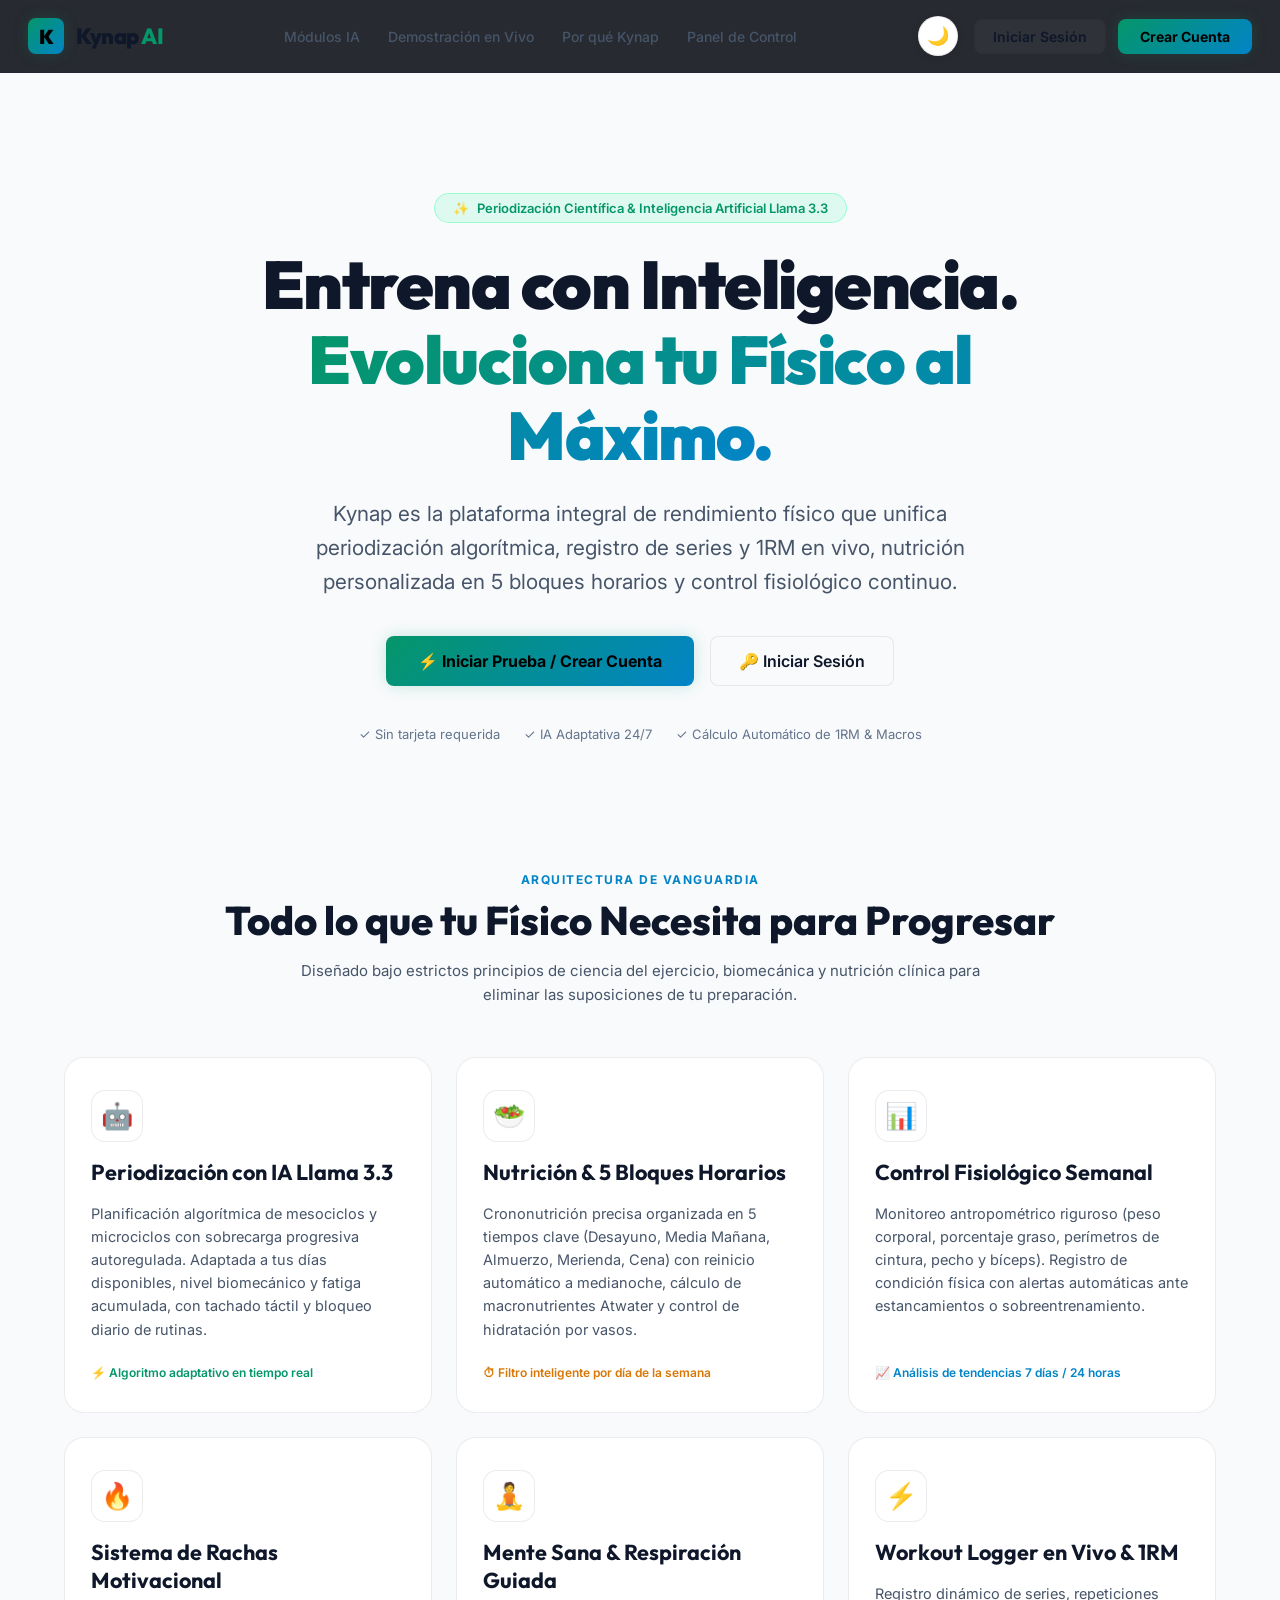
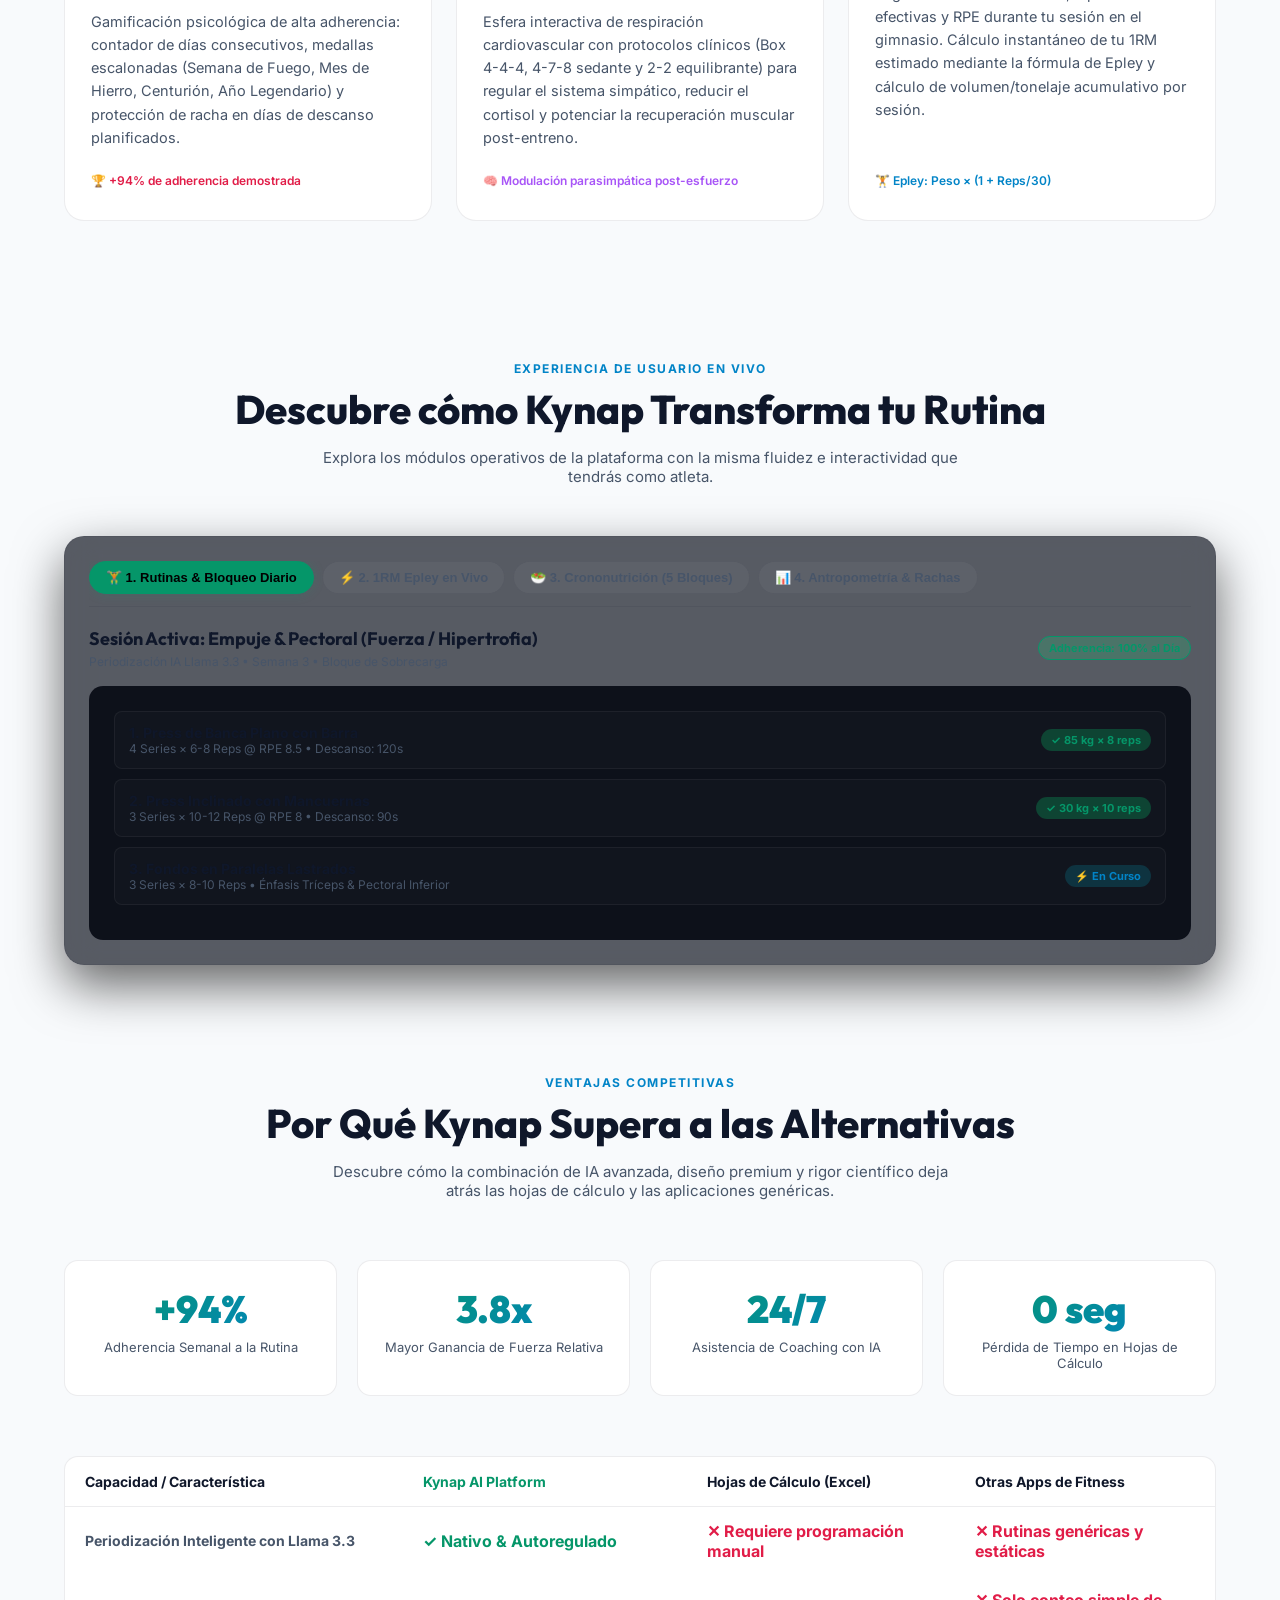
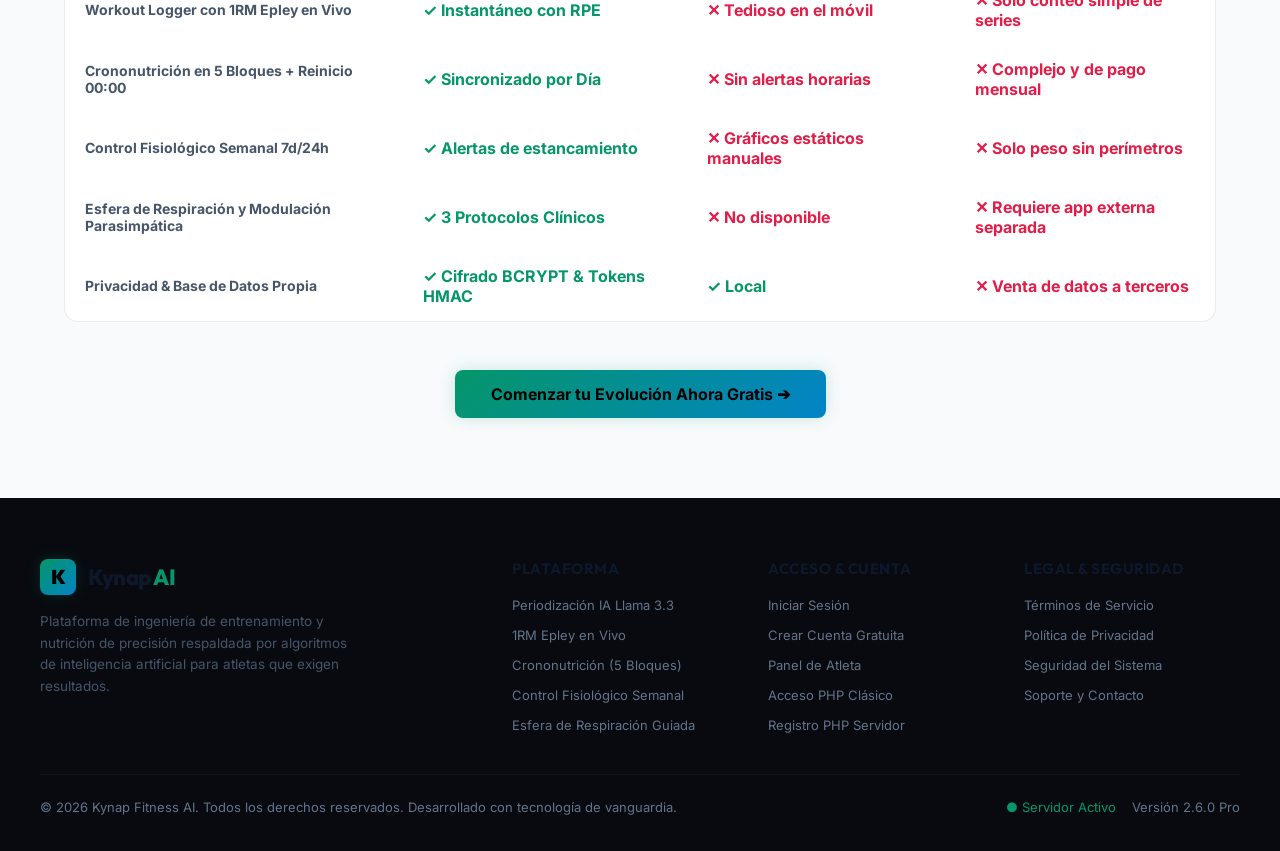
==== commit 47d162fe: "update de logica, mejorado pagina incial o bienvenida y mejora en la logica del app, ademas se mejor" ====
--- a/index.html
+++ b/index.html
@@ -4,8 +4,8 @@
   <meta charset="UTF-8">
   <meta name="viewport" content="width=device-width, initial-scale=1.0, maximum-scale=1.0, user-scalable=no, viewport-fit=cover">
   <meta name="theme-color" content="#0a0d14">
-  <meta name="description" content="Kynap AI - Plataforma integral de fitness, seguimiento de rutinas, registro de series en vivo, nutrición de precisión y coaching inteligente.">
-  <title>Kynap AI - Plataforma de Rendimiento Fitness & Coaching</title>
+  <meta name="description" content="Kynap AI - Plataforma integral de fitness SaaS: periodización de rutinas con IA Llama 3.3, control de fuerza 1RM en vivo, nutrición en 5 bloques horarios, control fisiológico y sistema de rachas.">
+  <title>Kynap AI - Plataforma de Alto Rendimiento Fitness & Coaching Inteligente</title>
 
   <!-- Google Fonts: Outfit (Titulares de impacto) & Inter (Lectura limpia) -->
   <link rel="preconnect" href="https://fonts.googleapis.com">
@@ -17,7 +17,7 @@
   <script src="public/js/theme.js"></script>
 
   <style>
-    /* Estilos específicos de la Landing Page adaptados al Design System Kynap */
+    /* Estilos específicos de la Landing Page Kynap */
     .landing-body {
       background-color: var(--bg-primary);
       color: var(--text-primary);
@@ -31,20 +31,21 @@
       position: sticky;
       top: 0;
       z-index: 500;
-      background: rgba(10, 13, 20, 0.85);
-      backdrop-filter: blur(16px);
-      -webkit-backdrop-filter: blur(16px);
+      background: rgba(10, 13, 20, 0.88);
+      backdrop-filter: blur(18px);
+      -webkit-backdrop-filter: blur(18px);
       border-bottom: 1px solid var(--border-subtle);
-      padding: 16px 24px;
+      padding: 16px 28px;
       display: flex;
       align-items: center;
       justify-content: space-between;
+      transition: background 0.3s ease;
     }
 
     .landing-nav {
       display: flex;
       align-items: center;
-      gap: 24px;
+      gap: 28px;
     }
 
     .landing-nav a {
@@ -57,7 +58,7 @@
     }
 
     .landing-nav a:hover {
-      color: var(--text-primary);
+      color: var(--accent-emerald);
     }
 
     .landing-actions {
@@ -77,11 +78,14 @@
       background: rgba(255, 255, 255, 0.04);
       transition: var(--transition-fast);
       cursor: pointer;
+      display: inline-flex;
+      align-items: center;
+      gap: 6px;
     }
 
     .btn-landing-login:hover {
-      background: rgba(255, 255, 255, 0.08);
-      border-color: rgba(255, 255, 255, 0.2);
+      background: rgba(255, 255, 255, 0.09);
+      border-color: rgba(255, 255, 255, 0.25);
     }
 
     .btn-landing-cta {
@@ -90,11 +94,15 @@
       text-decoration: none;
       font-size: 14px;
       font-weight: 700;
-      padding: 9px 20px;
+      padding: 9px 22px;
       border-radius: var(--radius-sm);
       box-shadow: 0 0 16px var(--accent-emerald-glow);
       transition: var(--transition-fast);
       cursor: pointer;
+      display: inline-flex;
+      align-items: center;
+      gap: 6px;
+      border: none;
     }
 
     .btn-landing-cta:hover {
@@ -104,23 +112,24 @@
 
     /* Hero Section */
     .hero-section {
-      padding: 80px 24px 60px;
+      padding: 90px 24px 60px;
       text-align: center;
-      max-width: 900px;
+      max-width: 980px;
       margin: 0 auto;
       display: flex;
       flex-direction: column;
       align-items: center;
+      position: relative;
     }
 
     .hero-badge {
       display: inline-flex;
       align-items: center;
       gap: 8px;
-      padding: 6px 16px;
+      padding: 6px 18px;
       border-radius: var(--radius-full);
       background: rgba(0, 255, 136, 0.1);
-      border: 1px solid rgba(0, 255, 136, 0.25);
+      border: 1px solid rgba(0, 255, 136, 0.3);
       color: var(--accent-emerald);
       font-size: 13px;
       font-weight: 600;
@@ -130,16 +139,16 @@
 
     @keyframes pulseGlow {
       0%, 100% { box-shadow: 0 0 0 rgba(0, 255, 136, 0); }
-      50% { box-shadow: 0 0 18px rgba(0, 255, 136, 0.3); }
+      50% { box-shadow: 0 0 20px rgba(0, 255, 136, 0.35); }
     }
 
     .hero-title {
       font-family: var(--font-heading);
-      font-size: clamp(2.4rem, 5vw, 3.8rem);
+      font-size: clamp(2.5rem, 5.5vw, 4.2rem);
       font-weight: 900;
-      line-height: 1.15;
-      letter-spacing: -1px;
-      margin-bottom: 20px;
+      line-height: 1.12;
+      letter-spacing: -1.5px;
+      margin-bottom: 24px;
     }
 
     .hero-title span {
@@ -149,10 +158,10 @@
     }
 
     .hero-subtitle {
-      font-size: clamp(1rem, 2vw, 1.25rem);
+      font-size: clamp(1.05rem, 2vw, 1.3rem);
       color: var(--text-secondary);
-      max-width: 680px;
-      line-height: 1.6;
+      max-width: 740px;
+      line-height: 1.65;
       margin-bottom: 36px;
     }
 
@@ -161,13 +170,14 @@
       gap: 16px;
       justify-content: center;
       flex-wrap: wrap;
-    }
-
-    /* Active Session Banner (Smart Redirect) */
+      margin-bottom: 20px;
+    }
+
+    /* Active Session Banner */
     .session-banner {
       display: none;
       background: rgba(0, 217, 255, 0.12);
-      border: 1px solid rgba(0, 217, 255, 0.3);
+      border: 1px solid rgba(0, 217, 255, 0.35);
       padding: 12px 24px;
       border-radius: var(--radius-md);
       margin-bottom: 28px;
@@ -175,6 +185,9 @@
       gap: 12px;
       color: var(--text-primary);
       font-size: 14px;
+      width: 100%;
+      max-width: 600px;
+      justify-content: center;
     }
 
     .session-banner a {
@@ -184,73 +197,147 @@
       cursor: pointer;
     }
 
-    /* Features Grid */
+    /* Sección de Presentación de Plataforma */
     .features-section {
-      padding: 60px 24px 80px;
+      padding: 70px 24px 80px;
       max-width: 1200px;
       margin: 0 auto;
+      width: 100%;
     }
 
     .section-header {
       text-align: center;
-      margin-bottom: 48px;
+      margin-bottom: 50px;
+    }
+
+    .section-header .section-tag {
+      font-size: 12px;
+      text-transform: uppercase;
+      letter-spacing: 1.5px;
+      color: var(--accent-cyan);
+      font-weight: 700;
+      margin-bottom: 8px;
+      display: block;
     }
 
     .section-header h2 {
       font-family: var(--font-heading);
-      font-size: 2.2rem;
+      font-size: clamp(1.8rem, 3.5vw, 2.5rem);
       font-weight: 800;
-      margin-bottom: 12px;
+      margin-bottom: 14px;
     }
 
     .features-grid {
       display: grid;
-      grid-template-columns: repeat(auto-fit, minmax(280px, 1fr));
+      grid-template-columns: repeat(auto-fit, minmax(320px, 1fr));
       gap: 24px;
     }
 
     .feature-card {
       background: var(--bg-card);
       border: 1px solid var(--border-subtle);
-      border-radius: var(--radius-md);
-      padding: 28px 24px;
+      border-radius: var(--radius-lg);
+      padding: 32px 26px;
       transition: var(--transition-normal);
       display: flex;
       flex-direction: column;
-      gap: 14px;
+      gap: 16px;
+      position: relative;
+      overflow: hidden;
+    }
+
+    .feature-card::before {
+      content: '';
+      position: absolute;
+      top: 0;
+      left: 0;
+      right: 0;
+      height: 3px;
+      background: linear-gradient(90deg, transparent, var(--card-accent, var(--accent-emerald)), transparent);
+      opacity: 0;
+      transition: opacity 0.3s ease;
     }
 
     .feature-card:hover {
-      transform: translateY(-4px);
+      transform: translateY(-6px);
       border-color: rgba(255, 255, 255, 0.2);
-      box-shadow: var(--shadow-card);
-    }
-
-    .feature-icon {
-      width: 48px;
-      height: 48px;
-      border-radius: var(--radius-sm);
+      box-shadow: 0 12px 30px rgba(0, 0, 0, 0.5);
+    }
+
+    .feature-card:hover::before {
+      opacity: 1;
+    }
+
+    .feature-icon-wrapper {
+      width: 52px;
+      height: 52px;
+      border-radius: var(--radius-md);
       display: flex;
       align-items: center;
       justify-content: center;
-      font-size: 24px;
-      background: rgba(255, 255, 255, 0.05);
+      font-size: 26px;
+      background: rgba(255, 255, 255, 0.04);
       border: 1px solid var(--border-subtle);
     }
 
     .feature-title {
       font-family: var(--font-heading);
-      font-size: 1.25rem;
+      font-size: 1.35rem;
       font-weight: 700;
     }
 
     .feature-desc {
-      font-size: 14px;
+      font-size: 14.5px;
       color: var(--text-secondary);
-      line-height: 1.5;
-    }
-
-    /* Auth Modal Tabs */
+      line-height: 1.6;
+    }
+
+    .feature-highlight-badge {
+      display: inline-flex;
+      align-items: center;
+      gap: 6px;
+      font-size: 12px;
+      font-weight: 600;
+      color: var(--accent-emerald);
+      margin-top: auto;
+      padding-top: 8px;
+    }
+
+    /* Demo Interactiva Preview */
+    .preview-section {
+      padding: 60px 24px 90px;
+      max-width: 1200px;
+      margin: 0 auto;
+      width: 100%;
+    }
+
+    .preview-card-mockup {
+      background: #0d111a;
+      border: 1px solid var(--border-subtle);
+      border-radius: var(--radius-md);
+      padding: 24px;
+      margin-top: 16px;
+    }
+
+    .preview-row {
+      display: flex;
+      justify-content: space-between;
+      align-items: center;
+      padding: 12px 14px;
+      border-radius: var(--radius-sm);
+      background: rgba(255, 255, 255, 0.02);
+      border: 1px solid rgba(255, 255, 255, 0.05);
+      margin-bottom: 10px;
+    }
+
+    .preview-pill {
+      padding: 4px 10px;
+      border-radius: var(--radius-full);
+      font-size: 11px;
+      font-weight: 700;
+    }
+
+    /* Modal Form Styles */
     .auth-tabs {
       display: flex;
       border-bottom: 1px solid var(--border-subtle);
@@ -275,33 +362,112 @@
       border-bottom-color: var(--accent-emerald);
     }
 
+    .modal-sheet::-webkit-scrollbar {
+      width: 6px;
+    }
+    .modal-sheet::-webkit-scrollbar-track {
+      background: rgba(0, 0, 0, 0.2);
+    }
+    .modal-sheet::-webkit-scrollbar-thumb {
+      background: rgba(255, 255, 255, 0.15);
+      border-radius: 4px;
+    }
+
     /* Footer */
     .landing-footer {
       border-top: 1px solid var(--border-subtle);
-      padding: 32px 24px;
-      text-align: center;
+      background: #080a10;
+      padding: 60px 24px 36px;
       margin-top: auto;
+    }
+
+    .footer-grid {
+      max-width: 1200px;
+      margin: 0 auto;
+      display: grid;
+      grid-template-columns: 2fr repeat(3, 1fr);
+      gap: 40px;
+      margin-bottom: 40px;
+    }
+
+    .footer-col h4 {
+      font-family: var(--font-heading);
+      font-size: 15px;
+      font-weight: 700;
+      color: var(--text-primary);
+      margin-bottom: 16px;
+      text-transform: uppercase;
+      letter-spacing: 0.5px;
+    }
+
+    .footer-col ul {
+      list-style: none;
+      padding: 0;
+      margin: 0;
+      display: flex;
+      flex-direction: column;
+      gap: 10px;
+    }
+
+    .footer-col a {
+      color: var(--text-muted);
+      text-decoration: none;
+      font-size: 13px;
+      transition: color 0.2s ease;
+    }
+
+    .footer-col a:hover {
+      color: var(--accent-emerald);
+    }
+
+    .footer-bottom {
+      max-width: 1200px;
+      margin: 0 auto;
+      padding-top: 24px;
+      border-top: 1px solid rgba(255, 255, 255, 0.05);
+      display: flex;
+      justify-content: space-between;
+      align-items: center;
+      flex-wrap: wrap;
+      gap: 16px;
       font-size: 13px;
       color: var(--text-muted);
     }
 
-    @media (max-width: 768px) {
+    @media (max-width: 860px) {
+      .footer-grid {
+        grid-template-columns: 1fr 1fr;
+      }
       .landing-nav {
         display: none;
       }
       .hero-section {
-        padding: 50px 16px 40px;
+        padding: 60px 16px 40px;
+      }
+    }
+
+    @media (max-width: 520px) {
+      .footer-grid {
+        grid-template-columns: 1fr;
+      }
+      .hero-buttons {
+        flex-direction: column;
+        width: 100%;
+      }
+      .btn-landing-cta, .btn-landing-login {
+        width: 100%;
+        justify-content: center;
       }
     }
   </style>
 </head>
 <body class="landing-body">
 
-  <!-- Contenedor de Notificaciones Toast -->
+  <!-- Contenedor Global de Notificaciones Toast -->
   <div id="toastContainer" class="toast-container" aria-live="polite"></div>
 
   <!-- ====================================================================
-       ENCABEZADO DE NAVEGACIÓN PRINCIPAL
+       1. ENCABEZADO DE NAVEGACIÓN PRINCIPAL
        ==================================================================== -->
   <header class="landing-header">
     <div class="brand" style="border: none; padding: 0;">
@@ -310,129 +476,405 @@
     </div>
 
     <nav class="landing-nav">
-      <a href="#caracteristicas">Características</a>
-      <a href="#modulos">Módulos</a>
+      <a href="#plataforma">Módulos IA</a>
+      <a href="#demostracion">Demostración en Vivo</a>
+      <a href="#diferenciadores">Por qué Kynap</a>
       <a href="app.html" onclick="navigateToDashboard(event)" id="navDashboardLink">Panel de Control</a>
     </nav>
 
     <div class="landing-actions">
-      <button type="button" class="btn-theme-toggle" onclick="toggleTheme()" aria-label="Cambiar tema" style="margin-right: 2px;">🌙</button>
-      <button type="button" class="btn-landing-login" id="headerLoginBtn" onclick="openAuthModal('login', event)">Iniciar Sesión</button>
-      <button type="button" class="btn-landing-cta" id="headerRegisterBtn" onclick="openAuthModal('register', event)">Registrarse</button>
+      <button type="button" class="btn-theme-toggle" onclick="toggleTheme()" aria-label="Cambiar tema" style="margin-right: 4px;">🌙</button>
+      <a href="login.html" class="btn-landing-login" onclick="openAuthModal('login', event)">Iniciar Sesión</a>
+      <a href="registro.html" class="btn-landing-cta" onclick="openAuthModal('register', event)">Crear Cuenta</a>
     </div>
   </header>
 
   <!-- ====================================================================
        BANNER DE REDIRECCIÓN INTELIGENTE (SI YA HAY SESIÓN)
        ==================================================================== -->
-  <div class="hero-section" style="padding-bottom: 0;">
+  <div class="hero-section" style="padding-bottom: 0; padding-top: 30px;">
     <div id="smartSessionBanner" class="session-banner">
-      <span>⚡</span>
+      <span style="font-size: 18px;">⚡</span>
       <span id="sessionUserGreeting">Tienes una sesión iniciada.</span>
       <a href="app.html" onclick="navigateToDashboard(event)" id="bannerDashboardLink">Ir a mi Panel de Control ➔</a>
     </div>
   </div>
 
   <!-- ====================================================================
-       SECCIÓN HERO
+       2. SECCIÓN HERO (ALTO IMPACTO SAAS)
        ==================================================================== -->
   <section class="hero-section">
     <div class="hero-badge">
-      <span>✨</span> Plataforma Integral Fitness & Inteligencia Artificial
+      <span>✨</span> Periodización Científica & Inteligencia Artificial Llama 3.3
     </div>
 
     <h1 class="hero-title">
-      Entrena con Precisión.<br>
-      <span>Evoluciona tu Físico.</span>
+      Entrena con Inteligencia.<br>
+      <span>Evoluciona tu Físico al Máximo.</span>
     </h1>
 
     <p class="hero-subtitle">
-      Kynap integra seguimiento de fuerza en vivo, cálculo automático de 1RM (Epley), balance calórico con macronutrientes Atwater, hidratación y coaching inteligente en una experiencia SaaS de vanguardia.
+      Kynap es la plataforma integral de rendimiento físico que unifica periodización algorítmica, registro de series y 1RM en vivo, nutrición personalizada en 5 bloques horarios y control fisiológico continuo.
     </p>
 
     <div class="hero-buttons">
-      <button type="button" class="btn-landing-cta" style="padding: 13px 28px; font-size: 16px; border: none;" onclick="openAuthModal('register', event)">
-        Comenzar Ahora Gratis
-      </button>
-      <button type="button" class="btn-landing-login" style="padding: 13px 24px; font-size: 16px;" onclick="openAuthModal('login', event)">
-        Acceder a mi Cuenta
-      </button>
+      <a href="registro.html" class="btn-landing-cta" style="padding: 14px 32px; font-size: 16px;" onclick="openAuthModal('register', event)">
+        ⚡ Iniciar Prueba / Crear Cuenta
+      </a>
+      <a href="login.html" class="btn-landing-login" style="padding: 14px 28px; font-size: 16px;" onclick="openAuthModal('login', event)">
+        🔑 Iniciar Sesión
+      </a>
+    </div>
+
+    <div style="display: flex; gap: 24px; align-items: center; justify-content: center; margin-top: 20px; font-size: 13px; color: var(--text-muted); flex-wrap: wrap;">
+      <span>✓ Sin tarjeta requerida</span>
+      <span>✓ IA Adaptativa 24/7</span>
+      <span>✓ Cálculo Automático de 1RM & Macros</span>
     </div>
   </section>
 
   <!-- ====================================================================
-       CARACTERÍSTICAS Y MÓDULOS DE ALTO RENDIMIENTO
+       3. PRESENTACIÓN DE LA PLATAFORMA (5 MÓDULOS ESENCIALES)
        ==================================================================== -->
-  <section class="features-section" id="caracteristicas">
+  <section class="features-section" id="plataforma">
     <div class="section-header">
-      <h2>Diseñado para Resultados Reales</h2>
-      <p style="color: var(--text-secondary); max-width: 600px; margin: 0 auto; font-size: 15px;">
-        Una suite completa que unifica tu entrenamiento, nutrición y recuperación con sincronización en tiempo real.
+      <span class="section-tag">Arquitectura de Vanguardia</span>
+      <h2>Todo lo que tu Físico Necesita para Progresar</h2>
+      <p style="color: var(--text-secondary); max-width: 680px; margin: 0 auto; font-size: 15px; line-height: 1.6;">
+        Diseñado bajo estrictos principios de ciencia del ejercicio, biomecánica y nutrición clínica para eliminar las suposiciones de tu preparación.
       </p>
     </div>
 
-    <div class="features-grid" id="modulos">
-      <!-- Módulo 1 -->
-      <div class="feature-card">
-        <div class="feature-icon" style="color: var(--accent-emerald);">📅</div>
-        <h3 class="feature-title">Rutinas & Adherencia</h3>
+    <div class="features-grid">
+      <!-- 1. Periodización de Rutinas con IA Llama 3.3 -->
+      <div class="feature-card" style="--card-accent: var(--accent-emerald);">
+        <div class="feature-icon-wrapper" style="color: var(--accent-emerald);">🤖</div>
+        <h3 class="feature-title">Periodización con IA Llama 3.3</h3>
         <p class="feature-desc">
-          Planificación semanal estructurada con tachado táctil de entrenamientos, cálculo automático de porcentaje de cumplimiento y seguimiento de racha activa.
+          Planificación algorítmica de mesociclos y microciclos con sobrecarga progresiva autoregulada. Adaptada a tus días disponibles, nivel biomecánico y fatiga acumulada, con tachado táctil y bloqueo diario de rutinas.
         </p>
-      </div>
-
-      <!-- Módulo 2 -->
-      <div class="feature-card">
-        <div class="feature-icon" style="color: var(--accent-cyan);">⚡</div>
-        <h3 class="feature-title">Workout Logger en Vivo</h3>
+        <div class="feature-highlight-badge">
+          <span>⚡ Algoritmo adaptativo en tiempo real</span>
+        </div>
+      </div>
+
+      <!-- 2. Seguimiento Nutricional & 5 Bloques Horarios -->
+      <div class="feature-card" style="--card-accent: var(--accent-amber);">
+        <div class="feature-icon-wrapper" style="color: var(--accent-amber);">🥗</div>
+        <h3 class="feature-title">Nutrición & 5 Bloques Horarios</h3>
         <p class="feature-desc">
-          Registro instantáneo de series, peso (kg), repeticiones y RPE. Estimación en vivo de tu 1RM por la fórmula de Epley y cálculo acumulativo de tonelaje total.
+          Crononutrición precisa organizada en 5 tiempos clave (Desayuno, Media Mañana, Almuerzo, Merienda, Cena) con reinicio automático a medianoche, cálculo de macronutrientes Atwater y control de hidratación por vasos.
         </p>
-      </div>
-
-      <!-- Módulo 3 -->
-      <div class="feature-card">
-        <div class="feature-icon" style="color: var(--accent-amber);">🥗</div>
-        <h3 class="feature-title">Nutrición & Macronutrientes</h3>
+        <div class="feature-highlight-badge" style="color: var(--accent-amber);">
+          <span>⏱ Filtro inteligente por día de la semana</span>
+        </div>
+      </div>
+
+      <!-- 3. Control Fisiológico Semanal & 24h Biometrics -->
+      <div class="feature-card" style="--card-accent: var(--accent-cyan);">
+        <div class="feature-icon-wrapper" style="color: var(--accent-cyan);">📊</div>
+        <h3 class="feature-title">Control Fisiológico Semanal</h3>
         <p class="feature-desc">
-          Metas energéticas calculadas científicamente (Mifflin-St Jeor). Control de proteínas, carbohidratos, grasas y registro de hidratación con ajuste rápido.
+          Monitoreo antropométrico riguroso (peso corporal, porcentaje graso, perímetros de cintura, pecho y bíceps). Registro de condición física con alertas automáticas ante estancamientos o sobreentrenamiento.
         </p>
-      </div>
-
-      <!-- Módulo 4 -->
-      <div class="feature-card">
-        <div class="feature-icon" style="color: var(--accent-rose);">📚</div>
-        <h3 class="feature-title">Catálogo con GIFs Reales</h3>
+        <div class="feature-highlight-badge" style="color: var(--accent-cyan);">
+          <span>📈 Análisis de tendencias 7 días / 24 horas</span>
+        </div>
+      </div>
+
+      <!-- 4. Sistema de Rachas Motivacional -->
+      <div class="feature-card" style="--card-accent: var(--accent-rose);">
+        <div class="feature-icon-wrapper" style="color: var(--accent-rose);">🔥</div>
+        <h3 class="feature-title">Sistema de Rachas Motivacional</h3>
         <p class="feature-desc">
-          Librería de ejercicios categorizada por grupo muscular y equipamiento con demostraciones animadas e instrucciones técnicas paso a paso.
+          Gamificación psicológica de alta adherencia: contador de días consecutivos, medallas escalonadas (Semana de Fuego, Mes de Hierro, Centurión, Año Legendario) y protección de racha en días de descanso planificados.
         </p>
-      </div>
-
-      <!-- Módulo 5 -->
-      <div class="feature-card">
-        <div class="feature-icon" style="color: var(--accent-purple);">🤖</div>
-        <h3 class="feature-title">Kynap Coach AI</h3>
+        <div class="feature-highlight-badge" style="color: var(--accent-rose);">
+          <span>🏆 +94% de adherencia demostrada</span>
+        </div>
+      </div>
+
+      <!-- 5. Mente Sana & Respiración Guiada -->
+      <div class="feature-card" style="--card-accent: #a855f7;">
+        <div class="feature-icon-wrapper" style="color: #a855f7;">🧘</div>
+        <h3 class="feature-title">Mente Sana & Respiración Guiada</h3>
         <p class="feature-desc">
-          Asistente inteligente disponible 24/7 para resolver dudas sobre periodización, ajuste de calorías, suplementación y prevención del sobreentrenamiento.
+          Esfera interactiva de respiración cardiovascular con protocolos clínicos (Box 4-4-4, 4-7-8 sedante y 2-2 equilibrante) para regular el sistema simpático, reducir el cortisol y potenciar la recuperación muscular post-entreno.
         </p>
-      </div>
-
-      <!-- Módulo 6 -->
-      <div class="feature-card">
-        <div class="feature-icon" style="color: var(--accent-cyan);">🧘</div>
-        <h3 class="feature-title">Mente Sana & Respiración</h3>
+        <div class="feature-highlight-badge" style="color: #a855f7;">
+          <span>🧠 Modulación parasimpática post-esfuerzo</span>
+        </div>
+      </div>
+
+      <!-- 6. Workout Logger en Vivo & 1RM Epley -->
+      <div class="feature-card" style="--card-accent: var(--accent-cyan);">
+        <div class="feature-icon-wrapper" style="color: var(--accent-cyan);">⚡</div>
+        <h3 class="feature-title">Workout Logger en Vivo & 1RM</h3>
         <p class="feature-desc">
-          Esfera de respiración guiada interactiva con patrones Box 4-4-4, 4-7-8 y 2-2 para regular tu sistema nervioso y maximizar la recuperación.
+          Registro dinámico de series, repeticiones efectivas y RPE durante tu sesión en el gimnasio. Cálculo instantáneo de tu 1RM estimado mediante la fórmula de Epley y cálculo de volumen/tonelaje acumulativo por sesión.
         </p>
+        <div class="feature-highlight-badge" style="color: var(--accent-cyan);">
+          <span>🏋️ Epley: Peso × (1 + Reps/30)</span>
+        </div>
       </div>
     </div>
   </section>
 
   <!-- ====================================================================
-       MODAL DE AUTENTICACIÓN INTEGRADO (LOGIN Y REGISTRO SIN DESCARGA)
+       4. DEMOSTRACIÓN INTERACTIVA / VISTA PREVIA PASO A PASO
+       ==================================================================== -->
+  <section class="preview-section" id="demostracion">
+    <div class="section-header">
+      <span class="section-tag">Experiencia de Usuario en Vivo</span>
+      <h2>Descubre cómo Kynap Transforma tu Rutina</h2>
+      <p style="color: var(--text-secondary); max-width: 650px; margin: 0 auto; font-size: 15px;">
+        Explora los módulos operativos de la plataforma con la misma fluidez e interactividad que tendrás como atleta.
+      </p>
+    </div>
+
+    <div class="interactive-preview-container">
+      <!-- Pestañas de la Demo -->
+      <div class="preview-tab-controls" role="tablist">
+        <button type="button" class="preview-tab-btn active" onclick="switchPreviewTab('tab-workout', this)">🏋️ 1. Rutinas & Bloqueo Diario</button>
+        <button type="button" class="preview-tab-btn" onclick="switchPreviewTab('tab-epley', this)">⚡ 2. 1RM Epley en Vivo</button>
+        <button type="button" class="preview-tab-btn" onclick="switchPreviewTab('tab-nutrition', this)">🥗 3. Crononutrición (5 Bloques)</button>
+        <button type="button" class="preview-tab-btn" onclick="switchPreviewTab('tab-biometrics', this)">📊 4. Antropometría & Rachas</button>
+      </div>
+
+      <!-- Pestaña 1: Rutinas -->
+      <div id="tab-workout" class="preview-tab-content active">
+        <div style="display: flex; justify-content: space-between; align-items: center; margin-bottom: 16px; flex-wrap: wrap; gap: 10px;">
+          <div>
+            <h4 style="font-family: var(--font-heading); font-size: 18px; margin: 0;">Sesión Activa: Empuje & Pectoral (Fuerza / Hipertrofia)</h4>
+            <span style="font-size: 12px; color: var(--text-secondary);">Periodización IA Llama 3.3 • Semana 3 • Bloque de Sobrecarga</span>
+          </div>
+          <span class="preview-pill" style="background: rgba(0, 255, 136, 0.15); color: var(--accent-emerald); border: 1px solid var(--accent-emerald);">
+            Adherencia: 100% al Día
+          </span>
+        </div>
+
+        <div class="preview-card-mockup">
+          <div class="preview-row">
+            <div>
+              <div style="font-weight: 700; font-size: 14px;">1. Press de Banca Plano con Barra</div>
+              <div style="font-size: 12px; color: var(--text-secondary);">4 Series × 6-8 Reps @ RPE 8.5 • Descanso: 120s</div>
+            </div>
+            <span class="preview-pill" style="background: rgba(0, 255, 136, 0.2); color: var(--accent-emerald);">✓ 85 kg × 8 reps</span>
+          </div>
+
+          <div class="preview-row">
+            <div>
+              <div style="font-weight: 700; font-size: 14px;">2. Press Inclinado con Mancuernas</div>
+              <div style="font-size: 12px; color: var(--text-secondary);">3 Series × 10-12 Reps @ RPE 8 • Descanso: 90s</div>
+            </div>
+            <span class="preview-pill" style="background: rgba(0, 255, 136, 0.2); color: var(--accent-emerald);">✓ 30 kg × 10 reps</span>
+          </div>
+
+          <div class="preview-row">
+            <div>
+              <div style="font-weight: 700; font-size: 14px;">3. Fondos en Paralelas Lastrados</div>
+              <div style="font-size: 12px; color: var(--text-secondary);">3 Series × 8-10 Reps • Énfasis Tríceps & Pectoral Inferior</div>
+            </div>
+            <span class="preview-pill" style="background: rgba(0, 217, 255, 0.15); color: var(--accent-cyan);">⚡ En Curso</span>
+          </div>
+        </div>
+      </div>
+
+      <!-- Pestaña 2: 1RM Epley -->
+      <div id="tab-epley" class="preview-tab-content">
+        <div style="display: flex; justify-content: space-between; align-items: center; margin-bottom: 16px; flex-wrap: wrap; gap: 10px;">
+          <div>
+            <h4 style="font-family: var(--font-heading); font-size: 18px; margin: 0;">Calculadora de 1RM en Tiempo Real</h4>
+            <span style="font-size: 12px; color: var(--text-secondary);">Fórmula de Epley validada científicamente para cuantificación de fuerza</span>
+          </div>
+          <span class="preview-pill" style="background: rgba(0, 217, 255, 0.15); color: var(--accent-cyan); border: 1px solid var(--accent-cyan);">
+            Algoritmo Activo
+          </span>
+        </div>
+
+        <div class="preview-card-mockup" style="display: grid; grid-template-columns: repeat(auto-fit, minmax(220px, 1fr)); gap: 16px;">
+          <div style="background: rgba(255,255,255,0.03); padding: 16px; border-radius: var(--radius-sm);">
+            <label style="font-size: 12px; color: var(--text-secondary); display: block; margin-bottom: 6px;">Peso Levantado (kg)</label>
+            <input type="number" id="previewWeight" value="100" class="input-custom" style="padding: 8px 12px;" oninput="updateLiveEpley()">
+          </div>
+          <div style="background: rgba(255,255,255,0.03); padding: 16px; border-radius: var(--radius-sm);">
+            <label style="font-size: 12px; color: var(--text-secondary); display: block; margin-bottom: 6px;">Repeticiones Logradas</label>
+            <input type="number" id="previewReps" value="6" min="1" max="30" class="input-custom" style="padding: 8px 12px;" oninput="updateLiveEpley()">
+          </div>
+          <div style="background: rgba(0, 255, 136, 0.08); border: 1px solid rgba(0, 255, 136, 0.25); padding: 16px; border-radius: var(--radius-sm); text-align: center;">
+            <div style="font-size: 12px; color: var(--accent-emerald); font-weight: 700;">1RM Estimado</div>
+            <div id="preview1RMDisplay" style="font-family: var(--font-heading); font-size: 32px; font-weight: 900; color: #fff;">120.0 kg</div>
+            <div style="font-size: 11px; color: var(--text-muted);">Cálculo: 100 × (1 + 6/30)</div>
+          </div>
+        </div>
+      </div>
+
+      <!-- Pestaña 3: Crononutrición -->
+      <div id="tab-nutrition" class="preview-tab-content">
+        <div style="display: flex; justify-content: space-between; align-items: center; margin-bottom: 16px; flex-wrap: wrap; gap: 10px;">
+          <div>
+            <h4 style="font-family: var(--font-heading); font-size: 18px; margin: 0;">Plan Alimenticio de Hoy (Lunes) • 5 Bloques</h4>
+            <span style="font-size: 12px; color: var(--text-secondary);">Meta Diaria: 2,850 kcal • P: 180g | C: 320g | G: 75g • Hidratación: 3.5L</span>
+          </div>
+          <span class="preview-pill" style="background: rgba(245, 158, 11, 0.15); color: var(--accent-amber); border: 1px solid var(--accent-amber);">
+            Reinicio Automático a Medianoche
+          </span>
+        </div>
+
+        <div class="preview-card-mockup">
+          <div class="preview-row">
+            <div>
+              <span style="font-size: 11px; color: var(--accent-amber); font-weight: 700;">08:00 AM • DESAYUNO</span>
+              <div style="font-weight: 600; font-size: 13.5px;">Avena proteica con plátano, mantequilla de maní y 3 huevos revueltos</div>
+            </div>
+            <span class="preview-pill" style="background: rgba(0, 255, 136, 0.15); color: var(--accent-emerald);">✓ 650 kcal</span>
+          </div>
+          <div class="preview-row">
+            <div>
+              <span style="font-size: 11px; color: var(--accent-amber); font-weight: 700;">11:00 AM • MEDIA MAÑANA</span>
+              <div style="font-weight: 600; font-size: 13.5px;">Batido de proteína aislado, almendras tostadas y manzana verde</div>
+            </div>
+            <span class="preview-pill" style="background: rgba(0, 255, 136, 0.15); color: var(--accent-emerald);">✓ 380 kcal</span>
+          </div>
+          <div class="preview-row">
+            <div>
+              <span style="font-size: 11px; color: var(--accent-amber); font-weight: 700;">02:00 PM • ALMUERZO</span>
+              <div style="font-weight: 600; font-size: 13.5px;">Pechuga a la plancha (200g), arroz integral (200g) y aguacate</div>
+            </div>
+            <span class="preview-pill" style="background: rgba(0, 217, 255, 0.15); color: var(--accent-cyan);">⚡ Próximo</span>
+          </div>
+        </div>
+      </div>
+
+      <!-- Pestaña 4: Antropometría -->
+      <div id="tab-biometrics" class="preview-tab-content">
+        <div style="display: flex; justify-content: space-between; align-items: center; margin-bottom: 16px; flex-wrap: wrap; gap: 10px;">
+          <div>
+            <h4 style="font-family: var(--font-heading); font-size: 18px; margin: 0;">Evolución Antropométrica & Racha Activa</h4>
+            <span style="font-size: 12px; color: var(--text-secondary);">Monitoreo de recomposición corporal con alertas fisiológicas</span>
+          </div>
+          <span class="preview-pill" style="background: rgba(255, 71, 87, 0.15); color: var(--accent-rose); border: 1px solid var(--accent-rose);">
+            🔥 Racha: 21 Días Consecutivos
+          </span>
+        </div>
+
+        <div class="preview-card-mockup" style="display: grid; grid-template-columns: repeat(auto-fit, minmax(180px, 1fr)); gap: 14px;">
+          <div style="background: rgba(255, 255, 255, 0.03); padding: 16px; border-radius: var(--radius-sm); text-align: center;">
+            <span style="font-size: 12px; color: var(--text-secondary);">Peso Inicial ➔ Actual</span>
+            <div style="font-size: 22px; font-weight: 800; color: #fff; margin: 4px 0;">78.5 ➔ 75.0 kg</div>
+            <span style="font-size: 11px; color: var(--accent-emerald); font-weight: 700;">-3.5 kg Grasa Pura</span>
+          </div>
+          <div style="background: rgba(255, 255, 255, 0.03); padding: 16px; border-radius: var(--radius-sm); text-align: center;">
+            <span style="font-size: 12px; color: var(--text-secondary);">% Grasa Estimado</span>
+            <div style="font-size: 22px; font-weight: 800; color: var(--accent-cyan); margin: 4px 0;">13.8%</div>
+            <span style="font-size: 11px; color: var(--accent-cyan); font-weight: 700;">Rango Atlético</span>
+          </div>
+          <div style="background: rgba(255, 255, 255, 0.03); padding: 16px; border-radius: var(--radius-sm); text-align: center;">
+            <span style="font-size: 12px; color: var(--text-secondary);">Medalla Desbloqueada</span>
+            <div style="font-size: 22px; font-weight: 800; color: var(--accent-amber); margin: 4px 0;">Mes de Hierro 🛡️</div>
+            <span style="font-size: 11px; color: var(--accent-amber); font-weight: 700;">Adherencia > 90%</span>
+          </div>
+        </div>
+      </div>
+    </div>
+  </section>
+
+  <!-- ====================================================================
+       5. BENEFICIOS & DIFERENCIADORES (TABLA COMPARATIVA & MÉTRICAS)
+       ==================================================================== -->
+  <section class="features-section" id="diferenciadores" style="padding-top: 20px;">
+    <div class="section-header">
+      <span class="section-tag">Ventajas Competitivas</span>
+      <h2>Por Qué Kynap Supera a las Alternativas</h2>
+      <p style="color: var(--text-secondary); max-width: 650px; margin: 0 auto; font-size: 15px;">
+        Descubre cómo la combinación de IA avanzada, diseño premium y rigor científico deja atrás las hojas de cálculo y las aplicaciones genéricas.
+      </p>
+    </div>
+
+    <!-- Grid de Métricas de Rendimiento -->
+    <div class="kpi-metrics-grid">
+      <div class="kpi-metric-box">
+        <div class="kpi-metric-number">+94%</div>
+        <div class="kpi-metric-label">Adherencia Semanal a la Rutina</div>
+      </div>
+      <div class="kpi-metric-box">
+        <div class="kpi-metric-number">3.8x</div>
+        <div class="kpi-metric-label">Mayor Ganancia de Fuerza Relativa</div>
+      </div>
+      <div class="kpi-metric-box">
+        <div class="kpi-metric-number">24/7</div>
+        <div class="kpi-metric-label">Asistencia de Coaching con IA</div>
+      </div>
+      <div class="kpi-metric-box">
+        <div class="kpi-metric-number">0 seg</div>
+        <div class="kpi-metric-label">Pérdida de Tiempo en Hojas de Cálculo</div>
+      </div>
+    </div>
+
+    <!-- Tabla Comparativa -->
+    <div class="comparison-table-wrapper">
+      <table class="comparison-table">
+        <thead>
+          <tr>
+            <th>Capacidad / Característica</th>
+            <th style="color: var(--accent-emerald);">Kynap AI Platform</th>
+            <th>Hojas de Cálculo (Excel)</th>
+            <th>Otras Apps de Fitness</th>
+          </tr>
+        </thead>
+        <tbody>
+          <tr>
+            <td><strong>Periodización Inteligente con Llama 3.3</strong></td>
+            <td><span class="check-green">✓ Nativo & Autoregulado</span></td>
+            <td><span class="cross-red">✕ Requiere programación manual</span></td>
+            <td><span class="cross-red">✕ Rutinas genéricas y estáticas</span></td>
+          </tr>
+          <tr>
+            <td><strong>Workout Logger con 1RM Epley en Vivo</strong></td>
+            <td><span class="check-green">✓ Instantáneo con RPE</span></td>
+            <td><span class="cross-red">✕ Tedioso en el móvil</span></td>
+            <td><span class="cross-red">✕ Solo conteo simple de series</span></td>
+          </tr>
+          <tr>
+            <td><strong>Crononutrición en 5 Bloques + Reinicio 00:00</strong></td>
+            <td><span class="check-green">✓ Sincronizado por Día</span></td>
+            <td><span class="cross-red">✕ Sin alertas horarias</span></td>
+            <td><span class="cross-red">✕ Complejo y de pago mensual</span></td>
+          </tr>
+          <tr>
+            <td><strong>Control Fisiológico Semanal 7d/24h</strong></td>
+            <td><span class="check-green">✓ Alertas de estancamiento</span></td>
+            <td><span class="cross-red">✕ Gráficos estáticos manuales</span></td>
+            <td><span class="cross-red">✕ Solo peso sin perímetros</span></td>
+          </tr>
+          <tr>
+            <td><strong>Esfera de Respiración y Modulación Parasimpática</strong></td>
+            <td><span class="check-green">✓ 3 Protocolos Clínicos</span></td>
+            <td><span class="cross-red">✕ No disponible</span></td>
+            <td><span class="cross-red">✕ Requiere app externa separada</span></td>
+          </tr>
+          <tr>
+            <td><strong>Privacidad & Base de Datos Propia</strong></td>
+            <td><span class="check-green">✓ Cifrado BCRYPT & Tokens HMAC</span></td>
+            <td><span class="check-green">✓ Local</span></td>
+            <td><span class="cross-red">✕ Venta de datos a terceros</span></td>
+          </tr>
+        </tbody>
+      </table>
+    </div>
+
+    <div style="text-align: center; margin-top: 48px;">
+      <a href="registro.html" class="btn-landing-cta" style="padding: 14px 36px; font-size: 16px;" onclick="openAuthModal('register', event)">
+        Comenzar tu Evolución Ahora Gratis ➔
+      </a>
+    </div>
+  </section>
+
+  <!-- ====================================================================
+       MODAL DE AUTENTICACIÓN INTEGRADO CON WIZARD MULTIPASO Y DOBLE FEEDBACK
        ==================================================================== -->
   <div class="modal-backdrop" id="authModal" onclick="if(event.target === this) closeAuthModal(event)">
-    <div class="modal-sheet" style="padding: 32px 28px; max-width: 520px; max-height: 90vh; overflow-y: auto;">
+    <div class="modal-sheet" id="modalSheetCard" style="padding: 30px 26px; max-width: 580px; max-height: 90vh; overflow-y: auto;">
       <div style="display: flex; justify-content: space-between; align-items: center; margin-bottom: 12px;">
         <div class="brand" style="border: none; padding: 0;">
           <div class="brand-logo" style="width: 32px; height: 32px; font-size: 18px;">K</div>
@@ -447,110 +889,335 @@
         <button class="auth-tab-btn" id="tabBtnRegister" onclick="switchAuthTab('register', event)">Crear Cuenta</button>
       </div>
 
-      <div id="authAlertBox" style="display: none; background: rgba(255, 71, 87, 0.12); border: 1px solid rgba(255, 71, 87, 0.35); color: var(--accent-rose); padding: 12px 14px; border-radius: var(--radius-sm); font-size: 13px; margin-bottom: 16px; line-height: 1.4;"></div>
-
-      <!-- Formulario 1: Iniciar Sesión -->
+      <!-- Banner de Feedback Contextual de Error -->
+      <div id="authAlertBox" class="auth-alert-banner" style="display: none; margin-bottom: 16px;" role="alert"></div>
+
+      <!-- Formulario 1: Iniciar Sesión con Doble Indicador -->
       <form id="authLoginForm" action="#" method="POST" onsubmit="handleAuthLogin(event)" style="display: flex; flex-direction: column; gap: 14px;">
         <div class="form-group" style="margin: 0;">
           <label for="modalLoginEmail">Correo Electrónico</label>
-          <input type="email" id="modalLoginEmail" class="input-custom" placeholder="tu_correo@ejemplo.com" required autocomplete="email">
+          <input type="email" id="modalLoginEmail" class="input-custom" placeholder="tu_correo@ejemplo.com" required autocomplete="email" oninput="clearModalFieldError(this)">
+          <div id="modalLoginEmailErr" class="field-error-msg" style="display: none;"></div>
         </div>
 
         <div class="form-group" style="margin: 0;">
           <label for="modalLoginPassword">Contraseña</label>
-          <input type="password" id="modalLoginPassword" class="input-custom" placeholder="••••••••" required autocomplete="current-password">
-        </div>
-
-        <button type="submit" class="btn-checkin" style="background: linear-gradient(135deg, var(--accent-emerald), var(--accent-cyan)); color: #000; font-weight: 700; padding: 12px; font-size: 15px; margin-top: 6px;">
+          <input type="password" id="modalLoginPassword" class="input-custom" placeholder="••••••••" required autocomplete="current-password" oninput="clearModalFieldError(this)">
+          <div id="modalLoginPassErr" class="field-error-msg" style="display: none;"></div>
+        </div>
+
+        <button type="submit" id="modalLoginSubmitBtn" class="btn-checkin" style="background: linear-gradient(135deg, var(--accent-emerald), var(--accent-cyan)); color: #000; font-weight: 700; padding: 12px; font-size: 15px; margin-top: 6px;">
           Ingresar al Panel ➔
         </button>
       </form>
 
-      <!-- Formulario 2: Crear Cuenta Completo -->
-      <form id="authRegisterForm" action="#" method="POST" onsubmit="handleAuthRegister(event)" style="display: none; flex-direction: column; gap: 12px;">
-        <div class="form-group" style="margin: 0;">
-          <label for="modalRegName">Nombre Completo *</label>
-          <input type="text" id="modalRegName" class="input-custom" placeholder="Ej: Savier Casiani" required autocomplete="name">
-        </div>
-
-        <div class="form-group" style="margin: 0;">
-          <label for="modalRegEmail">Correo Electrónico *</label>
-          <input type="email" id="modalRegEmail" class="input-custom" placeholder="tu_correo@ejemplo.com" required autocomplete="email">
-        </div>
-
-        <div style="display: grid; grid-template-columns: 1fr 1fr; gap: 10px;">
-          <div class="form-group" style="margin: 0;">
-            <label for="modalRegPassword">Contraseña *</label>
-            <input type="password" id="modalRegPassword" class="input-custom" placeholder="Mín. 6 caracteres" required autocomplete="new-password" oninput="checkModalPasswordMatch()">
-          </div>
-
-          <div class="form-group" style="margin: 0;">
-            <label for="modalRegConfirm">Confirmar *</label>
-            <input type="password" id="modalRegConfirm" class="input-custom" placeholder="Repite contraseña" required autocomplete="new-password" oninput="checkModalPasswordMatch()">
-          </div>
-        </div>
-        <div id="modalMatchIndicator" style="display: none; font-size: 11px; margin-top: -6px;"></div>
-
-        <!-- Parámetros Biométricos Iniciales -->
-        <div style="font-size: 11px; font-weight: 700; text-transform: uppercase; color: var(--accent-cyan); margin-top: 4px; display: flex; align-items: center; gap: 6px;">
-          <span>⚡ Perfil Físico Inicial</span>
-        </div>
-
-        <div style="display: grid; grid-template-columns: 1fr 1fr 1fr; gap: 8px;">
-          <div class="form-group" style="margin: 0;">
-            <label for="modalRegEdad" style="font-size: 11px;">Edad</label>
-            <input type="number" id="modalRegEdad" class="input-custom" value="25" min="12" max="100" required>
-          </div>
-          <div class="form-group" style="margin: 0;">
-            <label for="modalRegPeso" style="font-size: 11px;">Peso (kg)</label>
-            <input type="number" id="modalRegPeso" class="input-custom" value="70.0" step="0.5" min="30" max="300" required>
-          </div>
-          <div class="form-group" style="margin: 0;">
-            <label for="modalRegAltura" style="font-size: 11px;">Altura (cm)</label>
-            <input type="number" id="modalRegAltura" class="input-custom" value="175" min="100" max="250" required>
-          </div>
-        </div>
-
-        <div style="display: grid; grid-template-columns: 1fr 1fr; gap: 8px;">
-          <div class="form-group" style="margin: 0;">
-            <label for="modalRegSexo" style="font-size: 11px;">Sexo</label>
-            <select id="modalRegSexo" class="input-custom" style="padding: 8px 10px;">
-              <option value="masculino" selected>Masculino</option>
-              <option value="femenino">Femenino</option>
-              <option value="otro">Otro</option>
-            </select>
-          </div>
-          <div class="form-group" style="margin: 0;">
-            <label for="modalRegObjetivo" style="font-size: 11px;">Objetivo</label>
-            <select id="modalRegObjetivo" class="input-custom" style="padding: 8px 10px;">
-              <option value="ganar_musculo" selected>Ganar Músculo</option>
-              <option value="perder_grasa">Perder Grasa</option>
-              <option value="mantener">Mantener</option>
-            </select>
-          </div>
-        </div>
-
-        <button type="submit" class="btn-checkin" style="background: linear-gradient(135deg, var(--accent-emerald), var(--accent-cyan)); color: #000; font-weight: 700; padding: 12px; font-size: 15px; margin-top: 8px;">
-          Crear Cuenta y Entrar al Panel ➔
-        </button>
-      </form>
+      <!-- Formulario 2: Crear Cuenta Onboarding Multipaso -->
+      <div id="authRegisterContainer" style="display: none; flex-direction: column; gap: 14px;">
+        
+        <!-- Indicador de Pasos del Wizard -->
+        <div class="multistep-bar" style="margin-bottom: 8px;">
+          <div class="step-node active" id="modalStepNode1">
+            <div class="step-bubble">1</div>
+            <div class="step-label">Cuenta</div>
+          </div>
+          <div class="step-connector" id="modalConnector1"></div>
+          <div class="step-node" id="modalStepNode2">
+            <div class="step-bubble">2</div>
+            <div class="step-label">Biometría</div>
+          </div>
+          <div class="step-connector" id="modalConnector2"></div>
+          <div class="step-node" id="modalStepNode3">
+            <div class="step-bubble">3</div>
+            <div class="step-label">Metas</div>
+          </div>
+        </div>
+
+        <form id="authRegisterForm" action="#" method="POST" onsubmit="handleAuthRegister(event)">
+          <!-- PASO 1: CUENTA -->
+          <div class="wizard-step-pane active" id="modalPane1">
+            <div style="font-size: 13px; color: var(--accent-emerald); font-weight: 700; margin-bottom: 12px;">Paso 1: Credenciales de Acceso</div>
+            
+            <div class="form-group" style="margin-bottom: 12px;">
+              <label for="modalRegName">Nombre Completo *</label>
+              <input type="text" id="modalRegName" class="input-custom" placeholder="Ej: Savier Casiani" required autocomplete="name" oninput="clearModalFieldError(this)">
+              <div id="modalRegNameErr" class="field-error-msg" style="display: none;"></div>
+            </div>
+
+            <div class="form-group" style="margin-bottom: 12px;">
+              <label for="modalRegEmail">Correo Electrónico *</label>
+              <input type="email" id="modalRegEmail" class="input-custom" placeholder="tu_correo@ejemplo.com" required autocomplete="email" oninput="clearModalFieldError(this)">
+              <div id="modalRegEmailErr" class="field-error-msg" style="display: none;"></div>
+            </div>
+
+            <div style="display: grid; grid-template-columns: 1fr 1fr; gap: 10px; margin-bottom: 12px;">
+              <div class="form-group" style="margin: 0;">
+                <label for="modalRegPassword">Contraseña *</label>
+                <input type="password" id="modalRegPassword" class="input-custom" placeholder="Mín. 6 caracteres" required autocomplete="new-password" oninput="checkModalPasswordMatch(); clearModalFieldError(this);">
+                <div id="modalRegPasswordErr" class="field-error-msg" style="display: none;"></div>
+              </div>
+
+              <div class="form-group" style="margin: 0;">
+                <label for="modalRegConfirm">Confirmar *</label>
+                <input type="password" id="modalRegConfirm" class="input-custom" placeholder="Repite contraseña" required autocomplete="new-password" oninput="checkModalPasswordMatch(); clearModalFieldError(this);">
+                <div id="modalRegConfirmErr" class="field-error-msg" style="display: none;"></div>
+              </div>
+            </div>
+            <div id="modalMatchIndicator" style="display: none; font-size: 11px; margin-top: -6px; margin-bottom: 12px;"></div>
+
+            <button type="button" class="btn-landing-cta" style="width: 100%; justify-content: center; padding: 12px;" onclick="goToModalStep(2)">
+              Siguiente: Datos Biométricos ➔
+            </button>
+          </div>
+
+          <!-- PASO 2: BIOMETRÍA CON IMC EN VIVO -->
+          <div class="wizard-step-pane" id="modalPane2">
+            <div style="font-size: 13px; color: var(--accent-cyan); font-weight: 700; margin-bottom: 12px;">Paso 2: Perfil Biométrico Inicial</div>
+
+            <div style="display: grid; grid-template-columns: 1fr 1fr; gap: 10px; margin-bottom: 12px;">
+              <div class="form-group" style="margin: 0;">
+                <label for="modalRegEdad">Edad (Años) *</label>
+                <input type="number" id="modalRegEdad" class="input-custom" value="25" min="12" max="100" required>
+              </div>
+
+              <div class="form-group" style="margin: 0;">
+                <label for="modalRegSexo">Sexo Biológico *</label>
+                <select id="modalRegSexo" class="input-custom" required>
+                  <option value="masculino" selected>Masculino</option>
+                  <option value="femenino">Femenino</option>
+                  <option value="otro">Otro</option>
+                </select>
+              </div>
+            </div>
+
+            <div style="display: grid; grid-template-columns: 1fr 1fr; gap: 10px; margin-bottom: 12px;">
+              <div class="form-group" style="margin: 0;">
+                <label for="modalRegPeso">Peso Actual (kg) *</label>
+                <input type="number" id="modalRegPeso" class="input-custom" value="75" step="0.5" min="30" max="300" required oninput="calcModalBMI()">
+              </div>
+
+              <div class="form-group" style="margin: 0;">
+                <label for="modalRegAltura">Altura (cm) *</label>
+                <input type="number" id="modalRegAltura" class="input-custom" value="175" step="0.5" min="100" max="250" required oninput="calcModalBMI()">
+              </div>
+            </div>
+
+            <!-- Preview IMC en Vivo -->
+            <div class="bmi-live-preview" style="margin-bottom: 16px;">
+              <div>
+                <span style="font-size: 11px; color: var(--text-secondary);">Índice de Masa Corporal (IMC)</span>
+                <div class="bmi-value-display" id="modalBmiVal">24.5 kg/m²</div>
+              </div>
+              <span class="preview-pill" id="modalBmiBadge" style="background: rgba(0, 255, 136, 0.15); color: var(--accent-emerald);">
+                Peso Normal
+              </span>
+            </div>
+
+            <div style="display: flex; gap: 10px;">
+              <button type="button" class="btn-landing-login" style="flex: 1; justify-content: center;" onclick="goToModalStep(1)">
+                ← Volver
+              </button>
+              <button type="button" class="btn-landing-cta" style="flex: 2; justify-content: center;" onclick="goToModalStep(3)">
+                Siguiente: Metas ➔
+              </button>
+            </div>
+          </div>
+
+          <!-- PASO 3: METAS & ESTILO DE VIDA -->
+          <div class="wizard-step-pane" id="modalPane3">
+            <div style="font-size: 13px; color: var(--accent-emerald); font-weight: 700; margin-bottom: 12px;">Paso 3: Objetivos & Estilo de Vida</div>
+
+            <div class="form-group" style="margin-bottom: 12px;">
+              <label for="modalRegObjetivo">Objetivo Principal *</label>
+              <select id="modalRegObjetivo" class="input-custom" required>
+                <option value="ganar_musculo" selected>Ganar Músculo (Hipertrofia)</option>
+                <option value="bajar_peso">Perder Grasa (Definición)</option>
+                <option value="recomposicion">Recomposición Corporal</option>
+                <option value="mantener_peso">Mantenimiento y Salud</option>
+              </select>
+            </div>
+
+            <div style="display: grid; grid-template-columns: 1fr 1fr; gap: 10px; margin-bottom: 12px;">
+              <div class="form-group" style="margin: 0;">
+                <label for="modalRegActividad">Actividad Física *</label>
+                <select id="modalRegActividad" class="input-custom" required>
+                  <option value="sedentario">Sedentario</option>
+                  <option value="ligero">Ligero</option>
+                  <option value="moderado" selected>Moderado</option>
+                  <option value="activo">Muy Activo</option>
+                </select>
+              </div>
+
+              <div class="form-group" style="margin: 0;">
+                <label for="modalRegDias">Días Disponibles *</label>
+                <select id="modalRegDias" class="input-custom" required>
+                  <option value="3">3 Días / Sem</option>
+                  <option value="4" selected>4 Días / Sem</option>
+                  <option value="5">5 Días / Sem</option>
+                  <option value="6">6 Días / Sem</option>
+                </select>
+              </div>
+            </div>
+
+            <div class="form-group" style="margin-bottom: 16px;">
+              <label for="modalRegAgua">Consumo Diario de Agua (Litros)</label>
+              <input type="number" id="modalRegAgua" class="input-custom" value="3.0" step="0.5" min="1" max="15">
+            </div>
+
+            <div style="display: flex; gap: 10px;">
+              <button type="button" class="btn-landing-login" style="flex: 1; justify-content: center;" onclick="goToModalStep(2)">
+                ← Volver
+              </button>
+              <button type="submit" id="modalRegSubmitBtn" class="btn-checkin" style="flex: 2; background: linear-gradient(135deg, var(--accent-emerald), var(--accent-cyan)); color: #000; font-weight: 700; padding: 12px; font-size: 14px;">
+                Crear Cuenta y Entrar ➔
+              </button>
+            </div>
+          </div>
+        </form>
+
+        <div style="text-align: center; margin-top: 10px; font-size: 12px; color: var(--text-muted);">
+          ¿Prefieres el formulario completo en pantalla completa? <a href="registro.html" style="color: var(--accent-emerald); font-weight: 600;">Abrir Onboarding Dedicado</a>
+        </div>
+      </div>
     </div>
   </div>
 
   <!-- ====================================================================
-       PIE DE PÁGINA
+       6. PIE DE PÁGINA (FOOTER COMPLETO SAAS)
        ==================================================================== -->
   <footer class="landing-footer">
-    <p>© 2026 Kynap Fitness AI. Todos los derechos reservados.</p>
-    <div style="margin-top: 8px; display: flex; gap: 16px; justify-content: center;">
-      <a href="login.html" onclick="openAuthModal('login', event)" style="color: var(--text-muted); cursor: pointer;">Iniciar Sesión</a>
-      <a href="registro.html" onclick="openAuthModal('register', event)" style="color: var(--text-muted); cursor: pointer;">Crear Cuenta</a>
-      <a href="app.html" onclick="navigateToDashboard(event)" style="color: var(--text-muted); cursor: pointer;">Panel de Control</a>
+    <div class="footer-grid">
+      <div class="footer-col">
+        <div class="brand" style="border: none; padding: 0; margin-bottom: 16px;">
+          <div class="brand-logo">K</div>
+          <div class="brand-name">Kynap <span>AI</span></div>
+        </div>
+        <p style="color: var(--text-secondary); font-size: 13.5px; line-height: 1.6; max-width: 320px;">
+          Plataforma de ingeniería de entrenamiento y nutrición de precisión respaldada por algoritmos de inteligencia artificial para atletas que exigen resultados.
+        </p>
+      </div>
+
+      <div class="footer-col">
+        <h4>Plataforma</h4>
+        <ul>
+          <li><a href="#plataforma">Periodización IA Llama 3.3</a></li>
+          <li><a href="#plataforma">1RM Epley en Vivo</a></li>
+          <li><a href="#plataforma">Crononutrición (5 Bloques)</a></li>
+          <li><a href="#plataforma">Control Fisiológico Semanal</a></li>
+          <li><a href="#plataforma">Esfera de Respiración Guiada</a></li>
+        </ul>
+      </div>
+
+      <div class="footer-col">
+        <h4>Acceso & Cuenta</h4>
+        <ul>
+          <li><a href="login.html" onclick="openAuthModal('login', event)">Iniciar Sesión</a></li>
+          <li><a href="registro.html" onclick="openAuthModal('register', event)">Crear Cuenta Gratuita</a></li>
+          <li><a href="app.html" onclick="navigateToDashboard(event)">Panel de Atleta</a></li>
+          <li><a href="login.php">Acceso PHP Clásico</a></li>
+          <li><a href="registro.php">Registro PHP Servidor</a></li>
+        </ul>
+      </div>
+
+      <div class="footer-col">
+        <h4>Legal & Seguridad</h4>
+        <ul>
+          <li><a href="javascript:void(0)" onclick="showToast('info', 'Términos', 'Términos de servicio Kynap v2.6 disponibles en tu perfil.')">Términos de Servicio</a></li>
+          <li><a href="javascript:void(0)" onclick="showToast('info', 'Privacidad', 'Tus datos biométricos están protegidos bajo cifrado.')">Política de Privacidad</a></li>
+          <li><a href="javascript:void(0)" onclick="showToast('success', 'Seguridad', 'Sistema validado con BCRYPT y Tokens HMAC.')">Seguridad del Sistema</a></li>
+          <li><a href="javascript:void(0)" onclick="showToast('info', 'Soporte', 'Soporte 24/7 disponible en soporte@kynap.com')">Soporte y Contacto</a></li>
+        </ul>
+      </div>
+    </div>
+
+    <div class="footer-bottom">
+      <div>© 2026 Kynap Fitness AI. Todos los derechos reservados. Desarrollado con tecnología de vanguardia.</div>
+      <div style="display: flex; gap: 16px;">
+        <span style="color: var(--accent-emerald);">● Servidor Activo</span>
+        <span>Versión 2.6.0 Pro</span>
+      </div>
     </div>
   </footer>
 
-  <!-- LÓGICA DE CONTROLADORES & NAVEGACIÓN RESILIENTE -->
+  <!-- ====================================================================
+       SCRIPTS: LÓGICA DE CONTROL, WIZARD & FEEDBACK DUAL CON TOASTS
+       ==================================================================== -->
   <script>
+    // Sistema Flotante de Toasts
+    function showToast(type = 'success', title = '', desc = '', duration = 3500) {
+      const container = document.getElementById('toastContainer');
+      if (!container) return;
+
+      const toast = document.createElement('div');
+      toast.className = `toast toast-${type}`;
+      
+      const icons = {
+        success: '✓',
+        error: '✕',
+        warning: '⚠',
+        info: 'ℹ'
+      };
+
+      toast.innerHTML = `
+        <div class="toast-icon">${icons[type] || '•'}</div>
+        <div class="toast-body">
+          <div class="toast-title">${title}</div>
+          ${desc ? `<div class="toast-desc">${desc}</div>` : ''}
+        </div>
+        <button class="toast-close" onclick="this.parentElement.remove()">✕</button>
+        <div class="toast-progress"></div>
+      `;
+
+      container.appendChild(toast);
+
+      setTimeout(() => {
+        if (toast.parentElement) {
+          toast.style.animation = 'toastSlideIn 0.3s ease reverse forwards';
+          setTimeout(() => toast.remove(), 300);
+        }
+      }, duration);
+    }
+
+    // Efecto de sacudida visual ante error
+    function triggerModalShake() {
+      const card = document.getElementById('modalSheetCard');
+      if (card) {
+        card.classList.remove('shake-error');
+        void card.offsetWidth;
+        card.classList.add('shake-error');
+      }
+    }
+
+    function clearModalFieldError(inputEl) {
+      if (!inputEl) return;
+      inputEl.classList.remove('input-error', 'is-invalid');
+      const errMap = {
+        'modalLoginEmail': 'modalLoginEmailErr',
+        'modalLoginPassword': 'modalLoginPassErr',
+        'modalRegName': 'modalRegNameErr',
+        'modalRegEmail': 'modalRegEmailErr',
+        'modalRegPassword': 'modalRegPasswordErr',
+        'modalRegConfirm': 'modalRegConfirmErr'
+      };
+      const errId = errMap[inputEl.id];
+      if (errId) {
+        const errEl = document.getElementById(errId);
+        if (errEl) {
+          errEl.style.display = 'none';
+          errEl.textContent = '';
+        }
+      }
+    }
+
+    function setModalFieldError(inputId, errorId, msg) {
+      const input = document.getElementById(inputId);
+      const err = document.getElementById(errorId);
+      if (input) input.classList.add('input-error', 'is-invalid');
+      if (err) {
+        err.textContent = msg;
+        err.style.display = 'block';
+      }
+    }
+
     function getDashboardUrl() {
       return 'app.html';
     }
@@ -561,6 +1228,7 @@
       if (!token || token === 'local_demo_token') {
         openAuthModal('login');
         showAuthAlert('Debes iniciar sesión con una cuenta válida para ingresar al panel.');
+        showToast('warning', 'Acceso Restringido', 'Inicia sesión para continuar.');
         return;
       }
       window.location.href = getDashboardUrl();
@@ -587,7 +1255,7 @@
       const btnLog = document.getElementById('tabBtnLogin');
       const btnReg = document.getElementById('tabBtnRegister');
       const formLog = document.getElementById('authLoginForm');
-      const formReg = document.getElementById('authRegisterForm');
+      const regContainer = document.getElementById('authRegisterContainer');
 
       hideAuthAlert();
 
@@ -595,28 +1263,96 @@
         btnLog.classList.add('active');
         btnReg.classList.remove('active');
         formLog.style.display = 'flex';
-        formReg.style.display = 'none';
+        regContainer.style.display = 'none';
       } else {
         btnReg.classList.add('active');
         btnLog.classList.remove('active');
-        formReg.style.display = 'flex';
         formLog.style.display = 'none';
-      }
-    }
-
-    function showAuthAlert(msg, actionHtml = '') {
-      const box = document.getElementById('authAlertBox');
-      if (box) {
-        box.innerHTML = `<div style="display:flex;gap:8px;align-items:flex-start;"><span>⚠</span><div>${msg}</div></div>${actionHtml}`;
-        box.style.display = 'block';
-      }
-    }
-
-    function hideAuthAlert() {
-      const box = document.getElementById('authAlertBox');
-      if (box) {
-        box.style.display = 'none';
-        box.innerHTML = '';
+        regContainer.style.display = 'flex';
+        goToModalStep(1);
+      }
+    }
+
+    // Navegación multipaso en el modal
+    let currentModalStep = 1;
+    function goToModalStep(step) {
+      if (step === 2) {
+        const name = document.getElementById('modalRegName').value.trim();
+        const email = document.getElementById('modalRegEmail').value.trim();
+        const pass = document.getElementById('modalRegPassword').value;
+        const conf = document.getElementById('modalRegConfirm').value;
+
+        let hasErr = false;
+        if (!name) {
+          setModalFieldError('modalRegName', 'modalRegNameErr', 'Ingresa tu nombre completo.');
+          hasErr = true;
+        }
+        if (!email || !/^[^\s@]+@[^\s@]+\.[^\s@]+$/.test(email)) {
+          setModalFieldError('modalRegEmail', 'modalRegEmailErr', 'Ingresa un correo electrónico válido.');
+          hasErr = true;
+        }
+        if (!pass || pass.length < 6) {
+          setModalFieldError('modalRegPassword', 'modalRegPasswordErr', 'Mínimo 6 caracteres.');
+          hasErr = true;
+        }
+        if (pass !== conf) {
+          setModalFieldError('modalRegConfirm', 'modalRegConfirmErr', 'Las contraseñas no coinciden.');
+          hasErr = true;
+        }
+
+        if (hasErr) {
+          triggerModalShake();
+          showAuthAlert('Por favor completa las credenciales de acceso correctamente.');
+          showToast('error', 'Paso 1 Incompleto', 'Revisa los campos destacados en rojo.');
+          return;
+        }
+        calcModalBMI();
+      }
+
+      currentModalStep = step;
+      hideAuthAlert();
+
+      [1, 2, 3].forEach(s => {
+        const pane = document.getElementById(`modalPane${s}`);
+        const node = document.getElementById(`modalStepNode${s}`);
+        if (pane) pane.classList.toggle('active', s === step);
+        if (node) {
+          node.classList.toggle('active', s === step);
+          node.classList.toggle('completed', s < step);
+        }
+      });
+
+      const c1 = document.getElementById('modalConnector1');
+      const c2 = document.getElementById('modalConnector2');
+      if (c1) c1.classList.toggle('completed', step > 1);
+      if (c2) c2.classList.toggle('completed', step > 2);
+    }
+
+    function calcModalBMI() {
+      const p = parseFloat(document.getElementById('modalRegPeso').value) || 0;
+      const a = parseFloat(document.getElementById('modalRegAltura').value) || 0;
+      const disp = document.getElementById('modalBmiVal');
+      const badge = document.getElementById('modalBmiBadge');
+
+      if (p > 0 && a > 0) {
+        const m = a / 100;
+        const bmi = (p / (m * m)).toFixed(1);
+        if (disp) disp.textContent = `${bmi} kg/m²`;
+        if (badge) {
+          if (bmi < 18.5) {
+            badge.textContent = 'Bajo Peso';
+            badge.style.color = 'var(--accent-cyan)';
+          } else if (bmi < 25) {
+            badge.textContent = 'Peso Normal';
+            badge.style.color = 'var(--accent-emerald)';
+          } else if (bmi < 30) {
+            badge.textContent = 'Sobrepeso';
+            badge.style.color = 'var(--accent-amber)';
+          } else {
+            badge.textContent = 'Obesidad';
+            badge.style.color = 'var(--accent-rose)';
+          }
+        }
       }
     }
 
@@ -638,20 +1374,75 @@
       }
     }
 
-    /**
-     * Procesamiento de Login con validación estricta de base de datos
-     */
+    function showAuthAlert(msg, actionHtml = '') {
+      const box = document.getElementById('authAlertBox');
+      if (box) {
+        box.innerHTML = `<div style="display:flex;gap:8px;align-items:flex-start;"><span>⚠</span><div>${msg}</div></div>${actionHtml}`;
+        box.style.display = 'flex';
+      }
+    }
+
+    function hideAuthAlert() {
+      const box = document.getElementById('authAlertBox');
+      if (box) {
+        box.style.display = 'none';
+        box.innerHTML = '';
+      }
+    }
+
+    // Demo Interactiva Tab Switcher
+    function switchPreviewTab(tabId, btn) {
+      document.querySelectorAll('.preview-tab-btn').forEach(b => b.classList.remove('active'));
+      document.querySelectorAll('.preview-tab-content').forEach(c => c.classList.remove('active'));
+      if (btn) btn.classList.add('active');
+      const target = document.getElementById(tabId);
+      if (target) target.classList.add('active');
+    }
+
+    function updateLiveEpley() {
+      const w = parseFloat(document.getElementById('previewWeight').value) || 0;
+      const r = parseFloat(document.getElementById('previewReps').value) || 0;
+      const disp = document.getElementById('preview1RMDisplay');
+      if (w > 0 && r > 0) {
+        const epley = (w * (1 + (r / 30))).toFixed(1);
+        if (disp) disp.textContent = `${epley} kg`;
+      }
+    }
+
+    // Procesamiento de Login
     async function handleAuthLogin(e) {
       if (e) e.preventDefault();
       hideAuthAlert();
 
-      const email = document.getElementById('modalLoginEmail').value.trim();
-      const password = document.getElementById('modalLoginPassword').value;
-
-      if (!email || !password) {
+      const emailEl = document.getElementById('modalLoginEmail');
+      const passEl = document.getElementById('modalLoginPassword');
+      clearModalFieldError(emailEl);
+      clearModalFieldError(passEl);
+
+      const email = emailEl.value.trim();
+      const password = passEl.value;
+
+      let hasErr = false;
+      if (!email) {
+        setModalFieldError('modalLoginEmail', 'modalLoginEmailErr', 'Por favor ingresa tu correo.');
+        hasErr = true;
+      }
+      if (!password) {
+        setModalFieldError('modalLoginPassword', 'modalLoginPassErr', 'Por favor ingresa tu contraseña.');
+        hasErr = true;
+      }
+
+      if (hasErr) {
+        triggerModalShake();
         showAuthAlert('Por favor completa todos los campos.');
+        showToast('error', 'Campos Incompletos', 'Completa tu correo y contraseña.');
         return;
       }
+
+      const submitBtn = document.getElementById('modalLoginSubmitBtn');
+      const origText = submitBtn.innerHTML;
+      submitBtn.disabled = true;
+      submitBtn.innerHTML = '⚡ Autenticando...';
 
       try {
         const res = await fetch('controllers/api_auth.php?action=login', {
@@ -663,24 +1454,37 @@
         const data = await res.json();
         if (data.success && data.data?.token) {
           localStorage.setItem('kynap_auth_token', data.data.token);
-          window.location.href = getDashboardUrl();
+          showToast('success', '¡Bienvenido!', 'Sesión iniciada correctamente.');
+          setTimeout(() => {
+            window.location.href = getDashboardUrl();
+          }, 600);
           return;
         } else {
-          // Bloqueo estricto si no existe o clave errónea
+          submitBtn.disabled = false;
+          submitBtn.innerHTML = origText;
+          triggerModalShake();
+          setModalFieldError('modalLoginEmail', 'modalLoginEmailErr', 'Verifica este campo.');
+          setModalFieldError('modalLoginPassword', 'modalLoginPassErr', 'Verifica este campo.');
+
           let promptBtn = '';
-          if (data.data?.suggest_register || res.status === 404) {
+          if (data.data?.suggest_register || res.status === 401 || res.status === 404) {
             promptBtn = `<button type="button" class="btn-checkin" style="background:var(--accent-emerald);color:#000;font-weight:700;margin-top:10px;padding:8px 12px;font-size:13px;" onclick="switchAuthTab('register'); document.getElementById('modalRegEmail').value = '${email}';">Crear Cuenta Ahora ➔</button>`;
           }
-          showAuthAlert(data.message || 'Credenciales incorrectas o usuario no registrado.', promptBtn);
+          const msg = data.message || 'Credenciales incorrectas o cuenta no registrada.';
+          showAuthAlert(msg, promptBtn);
+          showToast('error', 'Error al Iniciar Sesión', msg);
         }
       } catch (err) {
-        showAuthAlert('Error al conectar con el servidor de autenticación. Verifica tu conexión.');
-      }
-    }
-
-    /**
-     * Procesamiento de Registro con biometría completa y cálculo de macros
-     */
+        submitBtn.disabled = false;
+        submitBtn.innerHTML = origText;
+        triggerModalShake();
+        const netMsg = 'Error al conectar con el servidor. Verifica que Apache y MySQL estén activos.';
+        showAuthAlert(netMsg);
+        showToast('error', 'Error de Conexión', netMsg);
+      }
+    }
+
+    // Procesamiento de Registro con Onboarding
     async function handleAuthRegister(e) {
       if (e) e.preventDefault();
       hideAuthAlert();
@@ -689,27 +1493,26 @@
       const email = document.getElementById('modalRegEmail').value.trim();
       const password = document.getElementById('modalRegPassword').value;
       const confirm = document.getElementById('modalRegConfirm').value;
-
       const edad = parseInt(document.getElementById('modalRegEdad').value, 10);
+      const sexo = document.getElementById('modalRegSexo').value;
       const peso = parseFloat(document.getElementById('modalRegPeso').value);
       const altura = parseFloat(document.getElementById('modalRegAltura').value);
-      const sexo = document.getElementById('modalRegSexo').value;
       const objetivo = document.getElementById('modalRegObjetivo').value;
+      const nivel_actividad = document.getElementById('modalRegActividad').value;
+      const dias_entrenamiento = parseInt(document.getElementById('modalRegDias').value, 10) || 4;
+      const agua = parseFloat(document.getElementById('modalRegAgua').value) || 3.0;
 
       if (!nombre || !email || !password) {
-        showAuthAlert('Por favor completa todos los campos requeridos.');
+        goToModalStep(1);
+        showAuthAlert('Por favor completa todos los campos de acceso requeridos.');
+        showToast('error', 'Datos Faltantes', 'Revisa tus datos en el paso 1.');
         return;
       }
 
-      if (password.length < 6) {
-        showAuthAlert('La contraseña debe tener al menos 6 caracteres.');
-        return;
-      }
-
-      if (password !== confirm) {
-        showAuthAlert('Las contraseñas no coinciden. Por favor verifícalas.');
-        return;
-      }
+      const submitBtn = document.getElementById('modalRegSubmitBtn');
+      const origText = submitBtn.innerHTML;
+      submitBtn.disabled = true;
+      submitBtn.innerHTML = '⚡ Creando tu cuenta...';
 
       try {
         const res = await fetch('controllers/api_auth.php?action=register', {
@@ -725,44 +1528,60 @@
             altura,
             sexo,
             objetivo,
-            nivel_actividad: 'moderado'
+            nivel_actividad,
+            dias_entrenamiento,
+            agua
           })
         });
 
         const data = await res.json();
         if (data.success && data.data?.token) {
           localStorage.setItem('kynap_auth_token', data.data.token);
-          window.location.href = getDashboardUrl();
+          showToast('success', '¡Cuenta Creada!', 'Bienvenido a la plataforma Kynap AI.');
+          setTimeout(() => {
+            window.location.href = getDashboardUrl();
+          }, 600);
           return;
         } else {
-          showAuthAlert(data.message || 'Error al registrar la cuenta.');
+          submitBtn.disabled = false;
+          submitBtn.innerHTML = origText;
+          triggerModalShake();
+          const err = data.message || 'Error al registrar la cuenta.';
+          showAuthAlert(err);
+          showToast('error', 'Error en Registro', err);
         }
       } catch (err) {
-        showAuthAlert('Error al conectar con el servidor para registrar la cuenta.');
-      }
-    }
-
-    // Comprobación de sesión o redirecciones protegidas
+        submitBtn.disabled = false;
+        submitBtn.innerHTML = origText;
+        triggerModalShake();
+        const errNet = 'Error de conexión con el servidor de base de datos.';
+        showAuthAlert(errNet);
+        showToast('error', 'Error de Red', errNet);
+      }
+    }
+
+    // Inicialización y verificación de sesión en background
     document.addEventListener('DOMContentLoaded', () => {
       const banner = document.getElementById('smartSessionBanner');
       const token = localStorage.getItem('kynap_auth_token');
 
-      // 1. Mensaje de protección si venimos expulsados de app.html
-      const authError = sessionStorage.getItem('kynap_auth_message');
-      if (authError) {
+      // Parámetros URL directos ?auth=login o ?auth=register
+      const urlParams = new URLSearchParams(window.location.search);
+      const authAction = urlParams.get('auth');
+      if (authAction === 'login' || authAction === 'register') {
+        openAuthModal(authAction);
+      }
+
+      // Mensaje de redirección si fue expulsado por falta de autenticación
+      const authMsg = sessionStorage.getItem('kynap_auth_message');
+      if (authMsg) {
         sessionStorage.removeItem('kynap_auth_message');
         openAuthModal('login');
-        showAuthAlert(authError);
-      } else {
-        // 2. Comprobar parámetros de URL ?auth=login o ?auth=register
-        const urlParams = new URLSearchParams(window.location.search);
-        const authAction = urlParams.get('auth');
-        if (authAction === 'login' || authAction === 'register') {
-          openAuthModal(authAction);
-        }
-      }
-
-      // 3. Verificación de sesión legítima en background
+        showAuthAlert(authMsg);
+        showToast('warning', 'Sesión Requerida', authMsg);
+      }
+
+      // Verificación de token legítimo
       if (token && token !== 'local_demo_token') {
         fetch('controllers/api_auth.php?action=verify', {
           headers: { 'Authorization': `Bearer ${token}` }
--- a/public/css/app.css
+++ b/public/css/app.css
@@ -1356,3 +1356,921 @@
   outline-offset: 2px;
 }
 
+/* ==========================================================================
+   MÓDULO 1: CONTROL DE TIEMPO, HORARIOS & COMIDAS DIARIAS
+   ========================================================================== */
+
+.meal-schedule-section {
+  display: flex;
+  flex-direction: column;
+  gap: 20px;
+  margin-top: 24px;
+}
+
+.meal-day-tabs-wrapper {
+  background: var(--bg-card);
+  border: 1px solid var(--border-subtle);
+  border-radius: var(--radius-md);
+  padding: 10px 14px;
+  display: flex;
+  align-items: center;
+  justify-content: space-between;
+  gap: 8px;
+  overflow-x: auto;
+  scrollbar-width: thin;
+}
+
+.meal-day-tabs {
+  display: flex;
+  align-items: center;
+  gap: 8px;
+  width: 100%;
+}
+
+.meal-day-pill {
+  flex: 1;
+  min-width: 90px;
+  background: rgba(255, 255, 255, 0.04);
+  border: 1px solid rgba(255, 255, 255, 0.08);
+  border-radius: var(--radius-sm);
+  padding: 10px 8px;
+  display: flex;
+  flex-direction: column;
+  align-items: center;
+  gap: 4px;
+  cursor: pointer;
+  transition: all 0.2s ease;
+  color: var(--text-secondary);
+}
+
+.meal-day-pill:hover {
+  background: rgba(255, 255, 255, 0.08);
+  border-color: rgba(255, 255, 255, 0.2);
+  color: var(--text-primary);
+  transform: translateY(-2px);
+}
+
+.meal-day-pill.active {
+  background: linear-gradient(135deg, rgba(0, 255, 136, 0.15), rgba(0, 217, 255, 0.15));
+  border-color: var(--accent-emerald);
+  color: var(--accent-emerald);
+  box-shadow: 0 0 15px rgba(0, 255, 136, 0.2);
+}
+
+.meal-day-pill .day-letter {
+  font-family: var(--font-heading);
+  font-size: 13px;
+  font-weight: 700;
+  text-transform: uppercase;
+}
+
+.meal-day-pill .today-indicator {
+  font-size: 10px;
+  font-weight: 800;
+  text-transform: uppercase;
+  padding: 2px 6px;
+  border-radius: var(--radius-full);
+  background: rgba(0, 255, 136, 0.2);
+  color: var(--accent-emerald);
+  letter-spacing: 0.5px;
+}
+
+.meal-blocks-container {
+  display: flex;
+  flex-direction: column;
+  gap: 16px;
+}
+
+.meal-block-card {
+  background: var(--bg-card);
+  border: 1px solid var(--border-subtle);
+  border-radius: var(--radius-md);
+  padding: 18px 20px;
+  display: flex;
+  flex-direction: column;
+  gap: 12px;
+  transition: all 0.25s cubic-bezier(0.16, 1, 0.3, 1);
+  position: relative;
+  overflow: hidden;
+}
+
+.meal-block-card:hover {
+  border-color: rgba(255, 255, 255, 0.18);
+  transform: translateY(-2px);
+  box-shadow: var(--shadow-card);
+}
+
+.meal-block-card.completed {
+  border-color: rgba(0, 255, 136, 0.4);
+  background: linear-gradient(180deg, rgba(0, 255, 136, 0.05), var(--bg-card));
+}
+
+.meal-block-header {
+  display: flex;
+  justify-content: space-between;
+  align-items: center;
+  flex-wrap: wrap;
+  gap: 10px;
+}
+
+.meal-time-tag {
+  display: inline-flex;
+  align-items: center;
+  gap: 6px;
+  background: rgba(0, 217, 255, 0.12);
+  border: 1px solid rgba(0, 217, 255, 0.3);
+  color: var(--accent-cyan);
+  padding: 4px 10px;
+  border-radius: var(--radius-full);
+  font-size: 12px;
+  font-weight: 700;
+  letter-spacing: 0.5px;
+}
+
+.meal-title-group {
+  display: flex;
+  align-items: center;
+  gap: 12px;
+}
+
+.meal-block-title {
+  font-family: var(--font-heading);
+  font-size: 17px;
+  font-weight: 700;
+  margin: 0;
+  color: var(--text-primary);
+}
+
+.meal-block-desc {
+  font-size: 14px;
+  color: var(--text-secondary);
+  line-height: 1.5;
+  margin: 0;
+}
+
+.meal-macros-row {
+  display: flex;
+  align-items: center;
+  flex-wrap: wrap;
+  gap: 8px;
+  margin-top: 4px;
+}
+
+.macro-chip {
+  display: inline-flex;
+  align-items: center;
+  gap: 4px;
+  font-size: 12px;
+  font-weight: 700;
+  padding: 4px 10px;
+  border-radius: var(--radius-sm);
+  background: rgba(255, 255, 255, 0.05);
+  border: 1px solid rgba(255, 255, 255, 0.08);
+}
+
+.macro-chip.cal { color: var(--accent-emerald); background: rgba(0, 255, 136, 0.08); border-color: rgba(0, 255, 136, 0.2); }
+.macro-chip.prot { color: var(--accent-cyan); background: rgba(0, 217, 255, 0.08); border-color: rgba(0, 217, 255, 0.2); }
+.macro-chip.carb { color: var(--accent-amber); background: rgba(255, 184, 0, 0.08); border-color: rgba(255, 184, 0, 0.2); }
+.macro-chip.fat { color: var(--accent-rose); background: rgba(255, 71, 87, 0.08); border-color: rgba(255, 71, 87, 0.2); }
+
+.btn-meal-check {
+  display: inline-flex;
+  align-items: center;
+  justify-content: center;
+  gap: 8px;
+  padding: 8px 18px;
+  border-radius: var(--radius-sm);
+  font-size: 13px;
+  font-weight: 700;
+  cursor: pointer;
+  transition: all 0.2s ease;
+  background: rgba(255, 255, 255, 0.08);
+  border: 1px solid rgba(255, 255, 255, 0.15);
+  color: var(--text-primary);
+}
+
+.btn-meal-check:hover {
+  background: rgba(0, 255, 136, 0.15);
+  border-color: var(--accent-emerald);
+  color: var(--accent-emerald);
+}
+
+.btn-meal-check.completed {
+  background: linear-gradient(135deg, var(--accent-emerald), #00b862);
+  border-color: var(--accent-emerald);
+  color: #000;
+  box-shadow: 0 0 12px rgba(0, 255, 136, 0.35);
+}
+
+/* ==========================================================================
+   MÓDULO 2: RESTRICCIÓN ESTRICTA DE RUTINAS (DÍA ACTUAL)
+   ========================================================================== */
+
+.day-card.is-today {
+  border-color: var(--accent-emerald) !important;
+  box-shadow: 0 0 25px rgba(0, 255, 136, 0.18), 0 8px 30px rgba(0, 0, 0, 0.35);
+  position: relative;
+}
+
+.day-card.is-today::before {
+  content: '';
+  position: absolute;
+  top: 0;
+  left: 0;
+  right: 0;
+  height: 3px;
+  background: linear-gradient(90deg, var(--accent-emerald), var(--accent-cyan));
+}
+
+.day-card.locked-day {
+  opacity: 0.82;
+  background: rgba(18, 24, 38, 0.65);
+}
+
+.day-card.locked-day .day-title {
+  color: var(--text-secondary);
+}
+
+.btn-checkin.btn-locked {
+  background: rgba(255, 255, 255, 0.04) !important;
+  border: 1px solid rgba(255, 255, 255, 0.1) !important;
+  color: var(--text-muted) !important;
+  cursor: not-allowed;
+  opacity: 0.85;
+}
+
+.btn-checkin.btn-locked:hover {
+  background: rgba(255, 71, 87, 0.1) !important;
+  border-color: rgba(255, 71, 87, 0.3) !important;
+  color: var(--accent-rose) !important;
+}
+
+.badge-today {
+  background: linear-gradient(135deg, rgba(0, 255, 136, 0.2), rgba(0, 217, 255, 0.2));
+  color: var(--accent-emerald);
+  border: 1px solid var(--accent-emerald);
+  animation: pulseBadge 2.2s infinite ease-in-out;
+}
+
+@keyframes pulseBadge {
+  0%, 100% { box-shadow: 0 0 0 0 rgba(0, 255, 136, 0.4); }
+  50% { box-shadow: 0 0 0 6px rgba(0, 255, 136, 0); }
+}
+
+/* ==========================================================================
+   MÓDULO 3: REDISEÑO DEL SISTEMA DE RACHAS (STREAK SYSTEM)
+   ========================================================================== */
+
+.streak-badge {
+  display: flex;
+  align-items: center;
+  gap: 10px;
+  background: linear-gradient(135deg, rgba(255, 120, 0, 0.18), rgba(255, 184, 0, 0.12));
+  border: 1px solid rgba(255, 140, 0, 0.45);
+  padding: 7px 16px;
+  border-radius: var(--radius-full);
+  color: #ff9800;
+  font-weight: 800;
+  font-size: 14px;
+  cursor: pointer;
+  transition: all 0.25s ease;
+  box-shadow: 0 0 15px rgba(255, 120, 0, 0.2);
+}
+
+.streak-badge:hover {
+  transform: scale(1.04);
+  border-color: #ffaa00;
+  box-shadow: 0 0 25px rgba(255, 140, 0, 0.4);
+}
+
+.flame-animated {
+  display: inline-block;
+  font-size: 18px;
+  animation: flameGlow 1.6s infinite ease-in-out;
+}
+
+@keyframes flameGlow {
+  0%   { transform: scale(1) rotate(-3deg); filter: drop-shadow(0 0 4px #ff5500); }
+  50%  { transform: scale(1.22) rotate(4deg); filter: drop-shadow(0 0 12px #ff8800); }
+  100% { transform: scale(1) rotate(-3deg); filter: drop-shadow(0 0 4px #ff5500); }
+}
+
+.streak-medal-pill {
+  font-size: 11px;
+  font-weight: 800;
+  padding: 2px 7px;
+  border-radius: var(--radius-full);
+  background: rgba(0, 0, 0, 0.35);
+  color: #fff;
+  border: 1px solid rgba(255, 255, 255, 0.15);
+}
+
+.streak-hero-card {
+  background: radial-gradient(circle at center, rgba(255, 120, 0, 0.15) 0%, rgba(18, 24, 38, 0.95) 70%);
+  border: 1px solid rgba(255, 140, 0, 0.3);
+  border-radius: var(--radius-lg);
+  padding: 28px 20px;
+  text-align: center;
+  position: relative;
+  overflow: hidden;
+  margin-bottom: 20px;
+}
+
+.streak-hero-number {
+  font-family: var(--font-heading);
+  font-size: 56px;
+  font-weight: 900;
+  background: linear-gradient(135deg, #fff, #ffb300, #ff5500);
+  -webkit-background-clip: text;
+  -webkit-text-fill-color: transparent;
+  line-height: 1;
+  margin: 10px 0 4px;
+}
+
+.streak-hero-subtitle {
+  font-size: 14px;
+  font-weight: 700;
+  color: var(--accent-amber);
+  text-transform: uppercase;
+  letter-spacing: 1px;
+}
+
+.streak-calendar-strip {
+  display: grid;
+  grid-template-columns: repeat(7, 1fr);
+  gap: 8px;
+  margin: 20px 0;
+  padding: 14px;
+  background: rgba(255, 255, 255, 0.03);
+  border: 1px solid rgba(255, 255, 255, 0.08);
+  border-radius: var(--radius-md);
+}
+
+.streak-cal-day {
+  display: flex;
+  flex-direction: column;
+  align-items: center;
+  gap: 6px;
+}
+
+.streak-cal-letter {
+  font-size: 11px;
+  font-weight: 700;
+  color: var(--text-muted);
+}
+
+.streak-cal-dot {
+  width: 32px;
+  height: 32px;
+  border-radius: 50%;
+  display: flex;
+  align-items: center;
+  justify-content: center;
+  font-size: 13px;
+  font-weight: 800;
+  background: rgba(255, 255, 255, 0.06);
+  border: 1px solid rgba(255, 255, 255, 0.1);
+  color: var(--text-muted);
+}
+
+.streak-cal-dot.active {
+  background: linear-gradient(135deg, var(--accent-emerald), #00b862);
+  border-color: var(--accent-emerald);
+  color: #000;
+  box-shadow: 0 0 10px rgba(0, 255, 136, 0.4);
+}
+
+.streak-cal-dot.is-today {
+  border: 2px solid var(--accent-cyan);
+}
+
+/* ==========================================================================
+   MÓDULO 4: ACTUALIZACIÓN & EVOLUCIÓN DE CONDICIÓN FÍSICA
+   ========================================================================== */
+
+.policy-banner {
+  padding: 14px 18px;
+  border-radius: var(--radius-md);
+  margin-bottom: 20px;
+  display: flex;
+  align-items: flex-start;
+  gap: 14px;
+  font-size: 13px;
+  line-height: 1.5;
+}
+
+.policy-banner.correction {
+  background: rgba(255, 184, 0, 0.12);
+  border: 1px solid rgba(255, 184, 0, 0.35);
+  color: #ffd066;
+}
+
+.policy-banner.locked {
+  background: rgba(255, 71, 87, 0.1);
+  border: 1px solid rgba(255, 71, 87, 0.3);
+  color: #ff99a4;
+}
+
+.policy-banner.available {
+  background: rgba(0, 255, 136, 0.1);
+  border: 1px solid rgba(0, 255, 136, 0.3);
+  color: #80ffc0;
+}
+
+.biometrics-history-table {
+  width: 100%;
+  border-collapse: collapse;
+  margin-top: 16px;
+  font-size: 13px;
+}
+
+.biometrics-history-table th {
+  text-align: left;
+  padding: 10px 12px;
+  color: var(--text-muted);
+  font-size: 11px;
+  text-transform: uppercase;
+  border-bottom: 1px solid var(--border-subtle);
+}
+
+.biometrics-history-table td {
+  padding: 12px;
+  border-bottom: 1px solid rgba(255, 255, 255, 0.05);
+  color: var(--text-primary);
+}
+
+.delta-tag {
+  display: inline-block;
+  padding: 2px 7px;
+  border-radius: var(--radius-sm);
+  font-size: 11px;
+  font-weight: 700;
+}
+
+.delta-tag.neg {
+  background: rgba(0, 255, 136, 0.15);
+  color: var(--accent-emerald);
+}
+
+.delta-tag.pos {
+  background: rgba(0, 217, 255, 0.15);
+  color: var(--accent-cyan);
+}
+
+.delta-tag.neutral {
+  background: rgba(255, 255, 255, 0.08);
+  color: var(--text-secondary);
+}
+
+/* ==============================================================================
+   TOAST NOTIFICATION SYSTEM (NOTIFICACIONES FLOTANTES EMERGENTES)
+   ============================================================================== */
+.toast-container {
+  position: fixed;
+  bottom: 24px;
+  right: 24px;
+  z-index: 99999;
+  display: flex;
+  flex-direction: column;
+  gap: 10px;
+  max-width: calc(100vw - 32px);
+  pointer-events: none;
+}
+
+.toast {
+  pointer-events: auto;
+  display: flex;
+  align-items: flex-start;
+  gap: 12px;
+  padding: 14px 18px;
+  border-radius: var(--radius-md);
+  background: rgba(19, 24, 35, 0.96);
+  backdrop-filter: blur(14px);
+  -webkit-backdrop-filter: blur(14px);
+  border: 1px solid var(--border-subtle);
+  box-shadow: 0 12px 36px rgba(0, 0, 0, 0.55);
+  width: 360px;
+  max-width: 100%;
+  position: relative;
+  overflow: hidden;
+  animation: toastSlideIn 0.35s cubic-bezier(0.16, 1, 0.3, 1) forwards;
+  transition: transform 0.25s ease, opacity 0.25s ease;
+}
+
+@keyframes toastSlideIn {
+  from {
+    opacity: 0;
+    transform: translateY(20px) scale(0.96);
+  }
+  to {
+    opacity: 1;
+    transform: translateY(0) scale(1);
+  }
+}
+
+.toast.hiding {
+  opacity: 0;
+  transform: translateX(30px) scale(0.92);
+}
+
+.toast-icon {
+  width: 30px;
+  height: 30px;
+  border-radius: 50%;
+  display: flex;
+  align-items: center;
+  justify-content: center;
+  font-size: 13px;
+  font-weight: 800;
+  flex-shrink: 0;
+  margin-top: 1px;
+}
+
+.toast.toast-success {
+  border-left: 4px solid var(--accent-emerald);
+}
+.toast.toast-success .toast-icon {
+  background: rgba(0, 255, 136, 0.15);
+  color: var(--accent-emerald);
+  border: 1px solid rgba(0, 255, 136, 0.3);
+}
+
+.toast.toast-error {
+  border-left: 4px solid var(--accent-rose);
+}
+.toast.toast-error .toast-icon {
+  background: rgba(255, 71, 87, 0.15);
+  color: var(--accent-rose);
+  border: 1px solid rgba(255, 71, 87, 0.3);
+}
+
+.toast.toast-warning {
+  border-left: 4px solid var(--accent-amber);
+}
+.toast.toast-warning .toast-icon {
+  background: rgba(255, 165, 2, 0.15);
+  color: var(--accent-amber);
+  border: 1px solid rgba(255, 165, 2, 0.3);
+}
+
+.toast.toast-info {
+  border-left: 4px solid var(--accent-cyan);
+}
+.toast.toast-info .toast-icon {
+  background: rgba(0, 217, 255, 0.15);
+  color: var(--accent-cyan);
+  border: 1px solid rgba(0, 217, 255, 0.3);
+}
+
+.toast-content {
+  flex: 1;
+}
+
+.toast-title {
+  font-weight: 700;
+  font-size: 14px;
+  color: var(--text-primary);
+  margin-bottom: 2px;
+}
+
+.toast-desc {
+  font-size: 12px;
+  color: var(--text-secondary);
+  line-height: 1.4;
+}
+
+.toast-progress {
+  position: absolute;
+  bottom: 0;
+  left: 0;
+  height: 3px;
+  width: 100%;
+  background: rgba(255, 255, 255, 0.1);
+  animation: toastProgressBar linear forwards;
+}
+
+.toast.toast-success .toast-progress { background: var(--accent-emerald); }
+.toast.toast-error .toast-progress { background: var(--accent-rose); }
+.toast.toast-warning .toast-progress { background: var(--accent-amber); }
+.toast.toast-info .toast-progress { background: var(--accent-cyan); }
+
+@keyframes toastProgressBar {
+  from { width: 100%; }
+  to { width: 0%; }
+}
+
+/* ==============================================================================
+   FORM VALIDATION & CONTEXTUAL ERROR FEEDBACK
+   ============================================================================== */
+.input-custom.is-invalid,
+.input-custom.input-error {
+  border-color: var(--accent-rose) !important;
+  background-color: rgba(255, 71, 87, 0.06) !important;
+  box-shadow: 0 0 0 3px rgba(255, 71, 87, 0.22) !important;
+}
+
+.field-error-msg {
+  display: flex;
+  align-items: center;
+  gap: 5px;
+  font-size: 11px;
+  color: var(--accent-rose);
+  margin-top: 4px;
+  font-weight: 600;
+  animation: fieldErrorFade 0.2s ease-out;
+}
+
+@keyframes fieldErrorFade {
+  from { opacity: 0; transform: translateY(-3px); }
+  to { opacity: 1; transform: translateY(0); }
+}
+
+.auth-alert-banner {
+  display: flex;
+  align-items: flex-start;
+  gap: 12px;
+  background: rgba(255, 71, 87, 0.12);
+  border: 1px solid rgba(255, 71, 87, 0.35);
+  color: #fff;
+  padding: 12px 16px;
+  border-radius: var(--radius-sm);
+  font-size: 13px;
+  line-height: 1.4;
+  margin-bottom: 16px;
+  animation: fieldErrorFade 0.25s ease-out;
+}
+
+.auth-alert-banner.shake,
+.auth-card.shake {
+  animation: shakeError 0.4s ease-in-out;
+}
+
+@keyframes shakeError {
+  0%, 100% { transform: translateX(0); }
+  20%, 60% { transform: translateX(-6px); }
+  40%, 80% { transform: translateX(6px); }
+}
+
+/* ==============================================================================
+   MULTISTEP ONBOARDING & REGISTRATION WIZARD
+   ============================================================================== */
+.multistep-bar {
+  display: flex;
+  align-items: center;
+  justify-content: space-between;
+  margin-bottom: 24px;
+  position: relative;
+}
+
+.step-node {
+  display: flex;
+  flex-direction: column;
+  align-items: center;
+  gap: 6px;
+  z-index: 2;
+  position: relative;
+  cursor: pointer;
+}
+
+.step-bubble {
+  width: 34px;
+  height: 34px;
+  border-radius: 50%;
+  background: rgba(255, 255, 255, 0.05);
+  border: 2px solid var(--border-subtle);
+  color: var(--text-secondary);
+  display: flex;
+  align-items: center;
+  justify-content: center;
+  font-weight: 800;
+  font-size: 13px;
+  transition: all 0.25s ease;
+}
+
+.step-node.active .step-bubble {
+  border-color: var(--accent-emerald);
+  background: var(--accent-emerald);
+  color: #000;
+  box-shadow: 0 0 16px var(--accent-emerald-glow);
+}
+
+.step-node.completed .step-bubble {
+  border-color: var(--accent-emerald);
+  background: rgba(0, 255, 136, 0.15);
+  color: var(--accent-emerald);
+}
+
+.step-label {
+  font-size: 11px;
+  font-weight: 700;
+  color: var(--text-muted);
+  text-transform: uppercase;
+  letter-spacing: 0.5px;
+  white-space: nowrap;
+}
+
+.step-node.active .step-label {
+  color: var(--accent-emerald);
+}
+
+.step-node.completed .step-label {
+  color: var(--text-primary);
+}
+
+.step-connector {
+  flex: 1;
+  height: 2px;
+  background: var(--border-subtle);
+  margin: 0 10px;
+  margin-bottom: 22px;
+  transition: background 0.3s ease;
+}
+
+.step-connector.completed {
+  background: var(--accent-emerald);
+}
+
+.wizard-step-pane {
+  display: none;
+  flex-direction: column;
+  gap: 14px;
+  animation: stepPaneIn 0.3s cubic-bezier(0.16, 1, 0.3, 1) forwards;
+}
+
+.wizard-step-pane.active {
+  display: flex;
+}
+
+@keyframes stepPaneIn {
+  from { opacity: 0; transform: translateX(12px); }
+  to { opacity: 1; transform: translateX(0); }
+}
+
+.wizard-actions {
+  display: flex;
+  justify-content: space-between;
+  gap: 12px;
+  margin-top: 18px;
+}
+
+.bmi-live-preview {
+  background: rgba(0, 217, 255, 0.08);
+  border: 1px solid rgba(0, 217, 255, 0.22);
+  border-radius: var(--radius-sm);
+  padding: 10px 14px;
+  display: flex;
+  align-items: center;
+  justify-content: space-between;
+  font-size: 13px;
+  margin-top: 4px;
+}
+
+/* ==============================================================================
+   MODERN SAAS DIGITAL FITNESS LANDING PAGE STYLES
+   ============================================================================== */
+.landing-ambient-glow {
+  position: absolute;
+  width: 500px;
+  height: 500px;
+  border-radius: 50%;
+  pointer-events: none;
+  filter: blur(140px);
+  z-index: 0;
+  opacity: 0.18;
+}
+
+.glow-emerald {
+  top: -100px;
+  left: 20%;
+  background: var(--accent-emerald);
+}
+
+.glow-cyan {
+  top: 150px;
+  right: 15%;
+  background: var(--accent-cyan);
+}
+
+.interactive-preview-container {
+  background: rgba(19, 24, 35, 0.7);
+  border: 1px solid var(--border-subtle);
+  border-radius: var(--radius-lg);
+  padding: 24px;
+  backdrop-filter: blur(16px);
+  -webkit-backdrop-filter: blur(16px);
+  box-shadow: 0 20px 50px rgba(0, 0, 0, 0.6);
+  margin-top: 40px;
+  width: 100%;
+}
+
+.preview-tab-controls {
+  display: flex;
+  gap: 8px;
+  border-bottom: 1px solid var(--border-subtle);
+  padding-bottom: 12px;
+  overflow-x: auto;
+  scrollbar-width: none;
+}
+
+.preview-tab-controls::-webkit-scrollbar {
+  display: none;
+}
+
+.preview-tab-btn {
+  background: rgba(255, 255, 255, 0.04);
+  border: 1px solid var(--border-subtle);
+  color: var(--text-secondary);
+  padding: 8px 16px;
+  border-radius: var(--radius-full);
+  font-size: 13px;
+  font-weight: 600;
+  cursor: pointer;
+  white-space: nowrap;
+  transition: all 0.2s ease;
+}
+
+.preview-tab-btn.active {
+  background: var(--accent-emerald);
+  color: #000;
+  border-color: var(--accent-emerald);
+  box-shadow: 0 0 12px var(--accent-emerald-glow);
+}
+
+.preview-tab-content {
+  display: none;
+  padding-top: 20px;
+  animation: stepPaneIn 0.3s ease;
+}
+
+.preview-tab-content.active {
+  display: block;
+}
+
+.kpi-metrics-grid {
+  display: grid;
+  grid-template-columns: repeat(auto-fit, minmax(200px, 1fr));
+  gap: 20px;
+  margin: 60px 0;
+}
+
+.kpi-metric-box {
+  background: var(--bg-card);
+  border: 1px solid var(--border-subtle);
+  border-radius: var(--radius-md);
+  padding: 24px;
+  text-align: center;
+}
+
+.kpi-metric-number {
+  font-family: var(--font-heading);
+  font-size: 38px;
+  font-weight: 900;
+  background: linear-gradient(135deg, var(--accent-emerald), var(--accent-cyan));
+  -webkit-background-clip: text;
+  -webkit-text-fill-color: transparent;
+}
+
+.kpi-metric-label {
+  color: var(--text-secondary);
+  font-size: 13px;
+  margin-top: 6px;
+}
+
+.comparison-table-wrapper {
+  background: var(--bg-card);
+  border: 1px solid var(--border-subtle);
+  border-radius: var(--radius-md);
+  overflow-x: auto;
+  margin-top: 32px;
+}
+
+.comparison-table {
+  width: 100%;
+  border-collapse: collapse;
+  text-align: left;
+  font-size: 14px;
+}
+
+.comparison-table th {
+  padding: 16px 20px;
+  background: rgba(255, 255, 255, 0.03);
+  font-weight: 700;
+  color: var(--text-primary);
+  border-bottom: 1px solid var(--border-subtle);
+}
+
+.comparison-table td {
+  padding: 14px 20px;
+  border-bottom: 1px solid rgba(255, 255, 255, 0.05);
+  color: var(--text-secondary);
+}
+
+.comparison-table tr:hover td {
+  background: rgba(255, 255, 255, 0.02);
+}
+
+.check-green { color: var(--accent-emerald); font-weight: bold; font-size: 16px; }
+.cross-red { color: var(--accent-rose); font-weight: bold; font-size: 16px; }
+
+
+
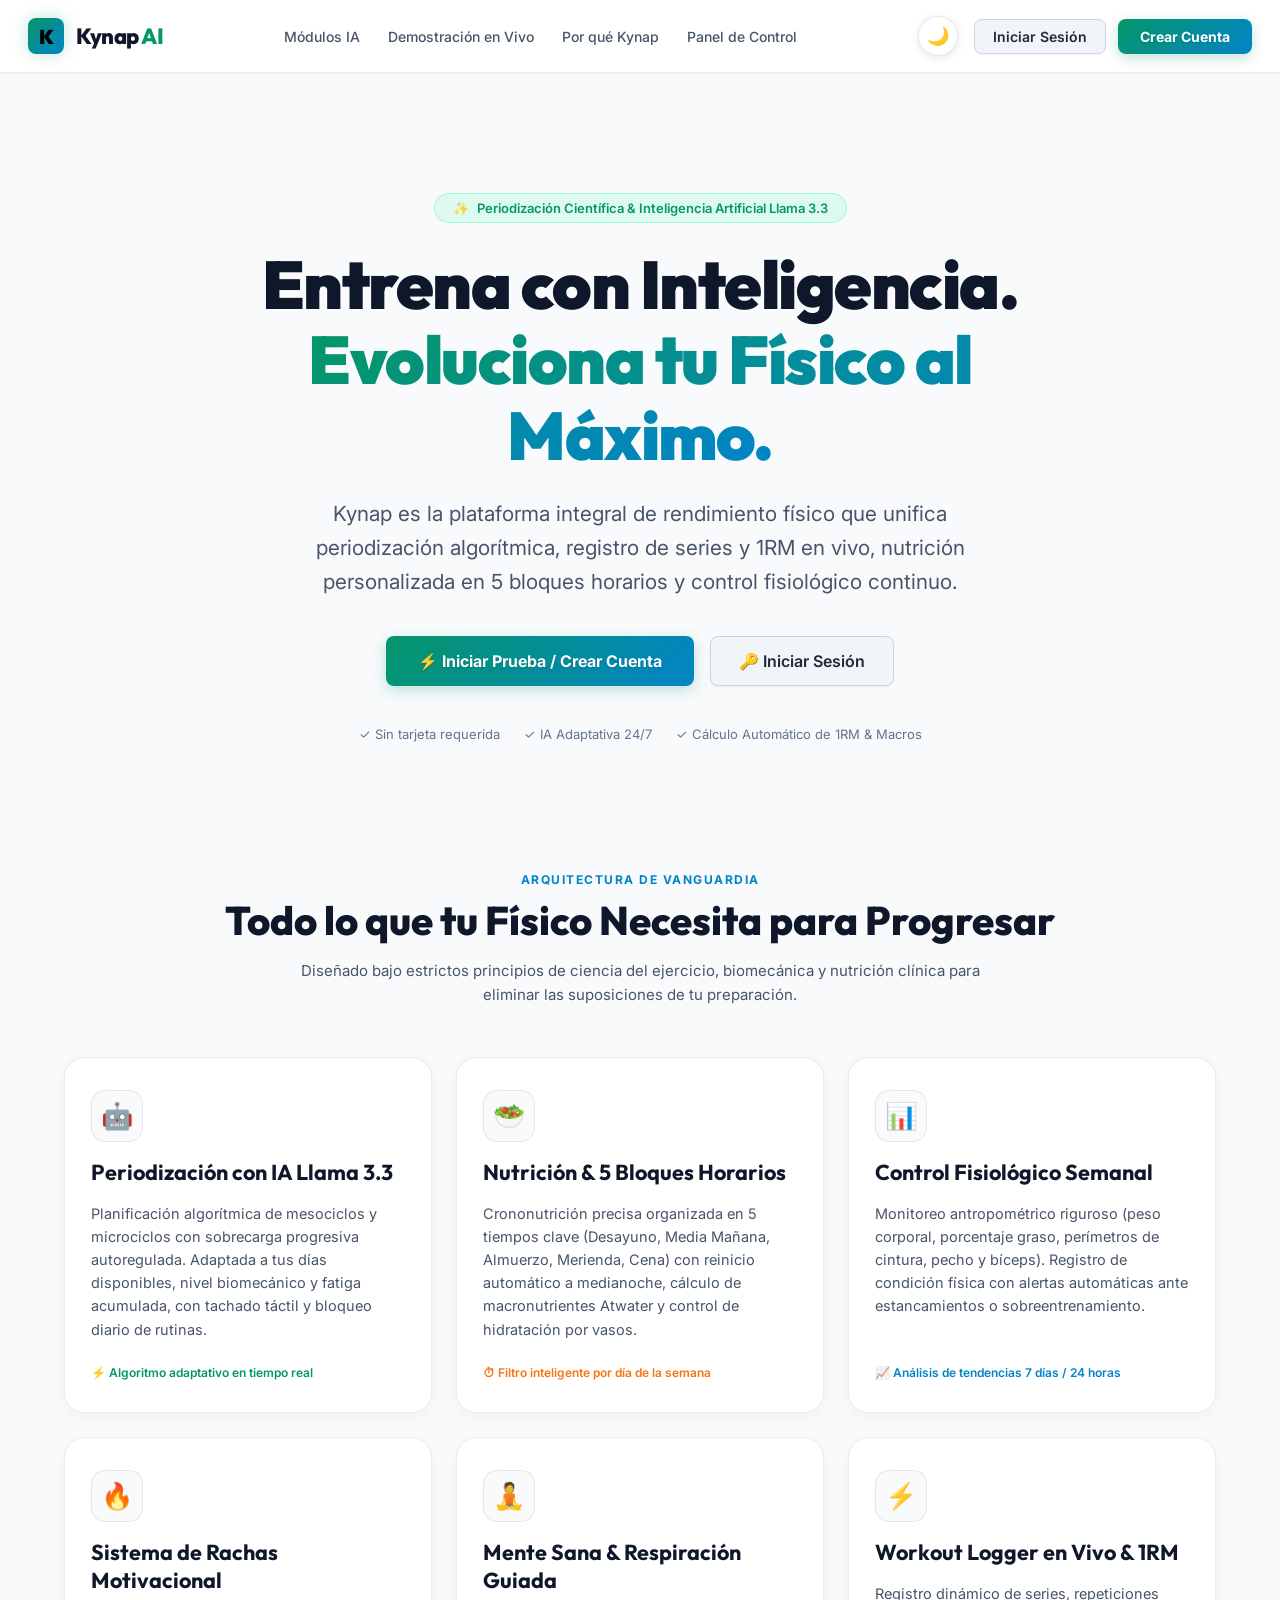
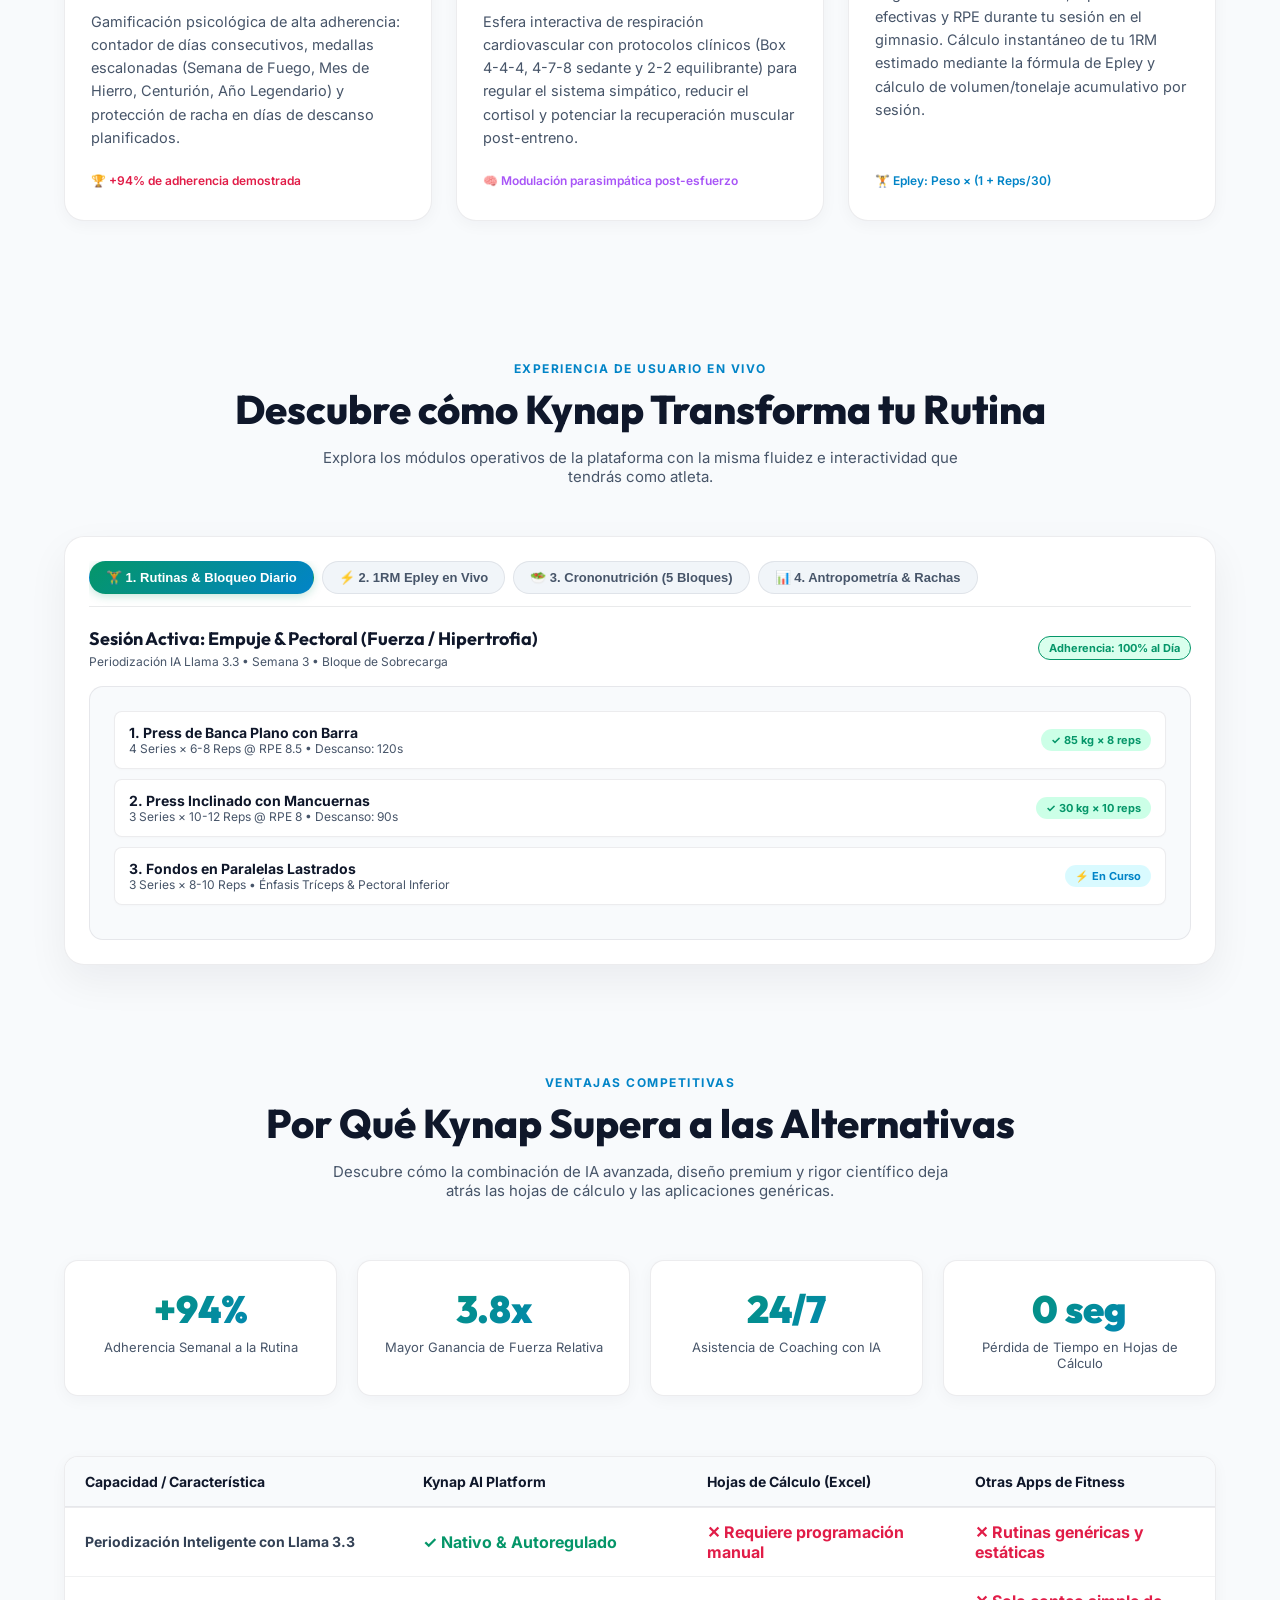
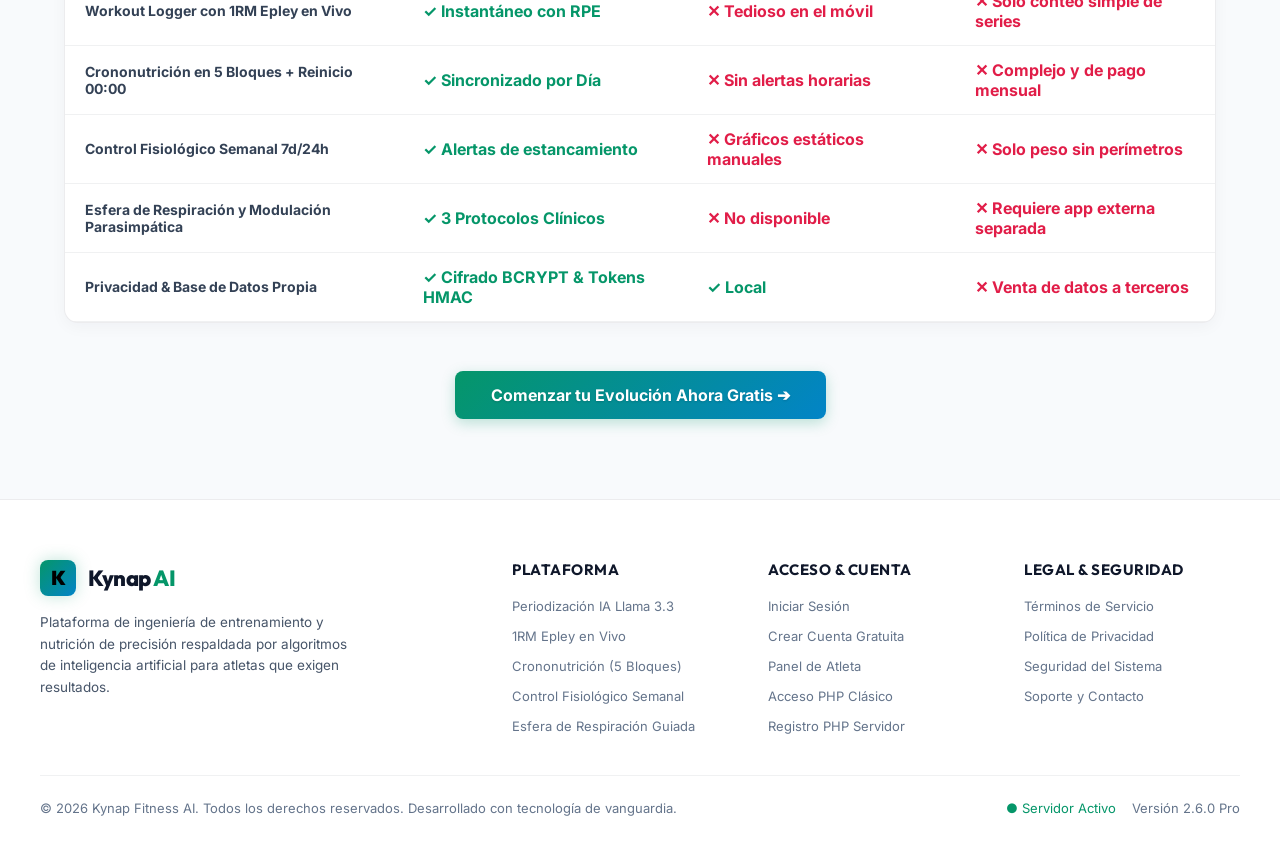
==== commit 27a577f1: "Modo claro reparado" ====
--- a/index.html
+++ b/index.html
@@ -1,16 +1,21 @@
 <!DOCTYPE html>
 <html lang="es">
+
 <head>
   <meta charset="UTF-8">
-  <meta name="viewport" content="width=device-width, initial-scale=1.0, maximum-scale=1.0, user-scalable=no, viewport-fit=cover">
+  <meta name="viewport"
+    content="width=device-width, initial-scale=1.0, maximum-scale=1.0, user-scalable=no, viewport-fit=cover">
   <meta name="theme-color" content="#0a0d14">
-  <meta name="description" content="Kynap AI - Plataforma integral de fitness SaaS: periodización de rutinas con IA Llama 3.3, control de fuerza 1RM en vivo, nutrición en 5 bloques horarios, control fisiológico y sistema de rachas.">
+  <meta name="description"
+    content="Kynap AI - Plataforma integral de fitness SaaS: periodización de rutinas con IA Llama 3.3, control de fuerza 1RM en vivo, nutrición en 5 bloques horarios, control fisiológico y sistema de rachas.">
   <title>Kynap AI - Plataforma de Alto Rendimiento Fitness & Coaching Inteligente</title>
 
   <!-- Google Fonts: Outfit (Titulares de impacto) & Inter (Lectura limpia) -->
   <link rel="preconnect" href="https://fonts.googleapis.com">
   <link rel="preconnect" href="https://fonts.gstatic.com" crossorigin>
-  <link href="https://fonts.googleapis.com/css2?family=Inter:wght@400;500;600;700&family=Outfit:wght@600;700;800;900&display=swap" rel="stylesheet">
+  <link
+    href="https://fonts.googleapis.com/css2?family=Inter:wght@400;500;600;700&family=Outfit:wght@600;700;800;900&display=swap"
+    rel="stylesheet">
 
   <!-- Hoja de estilos del Design System Kynap -->
   <link rel="stylesheet" href="public/css/app.css">
@@ -31,7 +36,7 @@
       position: sticky;
       top: 0;
       z-index: 500;
-      background: rgba(10, 13, 20, 0.88);
+      background: var(--bg-glass);
       backdrop-filter: blur(18px);
       -webkit-backdrop-filter: blur(18px);
       border-bottom: 1px solid var(--border-subtle);
@@ -75,7 +80,7 @@
       padding: 8px 18px;
       border-radius: var(--radius-sm);
       border: 1px solid var(--border-subtle);
-      background: rgba(255, 255, 255, 0.04);
+      background: var(--btn-secondary-bg);
       transition: var(--transition-fast);
       cursor: pointer;
       display: inline-flex;
@@ -84,13 +89,14 @@
     }
 
     .btn-landing-login:hover {
-      background: rgba(255, 255, 255, 0.09);
-      border-color: rgba(255, 255, 255, 0.25);
+      background: var(--btn-secondary-hover);
+      border-color: var(--accent-emerald);
+      color: var(--accent-emerald);
     }
 
     .btn-landing-cta {
       background: linear-gradient(135deg, var(--accent-emerald), var(--accent-cyan));
-      color: #000;
+      color: var(--btn-cta-text, #ffffff);
       text-decoration: none;
       font-size: 14px;
       font-weight: 700;
@@ -138,8 +144,15 @@
     }
 
     @keyframes pulseGlow {
-      0%, 100% { box-shadow: 0 0 0 rgba(0, 255, 136, 0); }
-      50% { box-shadow: 0 0 20px rgba(0, 255, 136, 0.35); }
+
+      0%,
+      100% {
+        box-shadow: 0 0 0 rgba(0, 255, 136, 0);
+      }
+
+      50% {
+        box-shadow: 0 0 20px rgba(0, 255, 136, 0.35);
+      }
     }
 
     .hero-title {
@@ -312,7 +325,7 @@
     }
 
     .preview-card-mockup {
-      background: #0d111a;
+      background: var(--bg-card);
       border: 1px solid var(--border-subtle);
       border-radius: var(--radius-md);
       padding: 24px;
@@ -325,8 +338,8 @@
       align-items: center;
       padding: 12px 14px;
       border-radius: var(--radius-sm);
-      background: rgba(255, 255, 255, 0.02);
-      border: 1px solid rgba(255, 255, 255, 0.05);
+      background: var(--pill-bg);
+      border: 1px solid var(--border-subtle);
       margin-bottom: 10px;
     }
 
@@ -365,9 +378,11 @@
     .modal-sheet::-webkit-scrollbar {
       width: 6px;
     }
+
     .modal-sheet::-webkit-scrollbar-track {
       background: rgba(0, 0, 0, 0.2);
     }
+
     .modal-sheet::-webkit-scrollbar-thumb {
       background: rgba(255, 255, 255, 0.15);
       border-radius: 4px;
@@ -376,7 +391,7 @@
     /* Footer */
     .landing-footer {
       border-top: 1px solid var(--border-subtle);
-      background: #080a10;
+      background: var(--bg-surface);
       padding: 60px 24px 36px;
       margin-top: auto;
     }
@@ -424,7 +439,7 @@
       max-width: 1200px;
       margin: 0 auto;
       padding-top: 24px;
-      border-top: 1px solid rgba(255, 255, 255, 0.05);
+      border-top: 1px solid var(--border-subtle);
       display: flex;
       justify-content: space-between;
       align-items: center;
@@ -438,9 +453,11 @@
       .footer-grid {
         grid-template-columns: 1fr 1fr;
       }
+
       .landing-nav {
         display: none;
       }
+
       .hero-section {
         padding: 60px 16px 40px;
       }
@@ -450,17 +467,21 @@
       .footer-grid {
         grid-template-columns: 1fr;
       }
+
       .hero-buttons {
         flex-direction: column;
         width: 100%;
       }
-      .btn-landing-cta, .btn-landing-login {
+
+      .btn-landing-cta,
+      .btn-landing-login {
         width: 100%;
         justify-content: center;
       }
     }
   </style>
 </head>
+
 <body class="landing-body">
 
   <!-- Contenedor Global de Notificaciones Toast -->
@@ -483,7 +504,8 @@
     </nav>
 
     <div class="landing-actions">
-      <button type="button" class="btn-theme-toggle" onclick="toggleTheme()" aria-label="Cambiar tema" style="margin-right: 4px;">🌙</button>
+      <button type="button" class="btn-theme-toggle" onclick="toggleTheme()" aria-label="Cambiar tema"
+        style="margin-right: 4px;">🌙</button>
       <a href="login.html" class="btn-landing-login" onclick="openAuthModal('login', event)">Iniciar Sesión</a>
       <a href="registro.html" class="btn-landing-cta" onclick="openAuthModal('register', event)">Crear Cuenta</a>
     </div>
@@ -514,19 +536,23 @@
     </h1>
 
     <p class="hero-subtitle">
-      Kynap es la plataforma integral de rendimiento físico que unifica periodización algorítmica, registro de series y 1RM en vivo, nutrición personalizada en 5 bloques horarios y control fisiológico continuo.
+      Kynap es la plataforma integral de rendimiento físico que unifica periodización algorítmica, registro de series y
+      1RM en vivo, nutrición personalizada en 5 bloques horarios y control fisiológico continuo.
     </p>
 
     <div class="hero-buttons">
-      <a href="registro.html" class="btn-landing-cta" style="padding: 14px 32px; font-size: 16px;" onclick="openAuthModal('register', event)">
+      <a href="registro.html" class="btn-landing-cta" style="padding: 14px 32px; font-size: 16px;"
+        onclick="openAuthModal('register', event)">
         ⚡ Iniciar Prueba / Crear Cuenta
       </a>
-      <a href="login.html" class="btn-landing-login" style="padding: 14px 28px; font-size: 16px;" onclick="openAuthModal('login', event)">
+      <a href="login.html" class="btn-landing-login" style="padding: 14px 28px; font-size: 16px;"
+        onclick="openAuthModal('login', event)">
         🔑 Iniciar Sesión
       </a>
     </div>
 
-    <div style="display: flex; gap: 24px; align-items: center; justify-content: center; margin-top: 20px; font-size: 13px; color: var(--text-muted); flex-wrap: wrap;">
+    <div
+      style="display: flex; gap: 24px; align-items: center; justify-content: center; margin-top: 20px; font-size: 13px; color: var(--text-muted); flex-wrap: wrap;">
       <span>✓ Sin tarjeta requerida</span>
       <span>✓ IA Adaptativa 24/7</span>
       <span>✓ Cálculo Automático de 1RM & Macros</span>
@@ -541,7 +567,8 @@
       <span class="section-tag">Arquitectura de Vanguardia</span>
       <h2>Todo lo que tu Físico Necesita para Progresar</h2>
       <p style="color: var(--text-secondary); max-width: 680px; margin: 0 auto; font-size: 15px; line-height: 1.6;">
-        Diseñado bajo estrictos principios de ciencia del ejercicio, biomecánica y nutrición clínica para eliminar las suposiciones de tu preparación.
+        Diseñado bajo estrictos principios de ciencia del ejercicio, biomecánica y nutrición clínica para eliminar las
+        suposiciones de tu preparación.
       </p>
     </div>
 
@@ -551,7 +578,8 @@
         <div class="feature-icon-wrapper" style="color: var(--accent-emerald);">🤖</div>
         <h3 class="feature-title">Periodización con IA Llama 3.3</h3>
         <p class="feature-desc">
-          Planificación algorítmica de mesociclos y microciclos con sobrecarga progresiva autoregulada. Adaptada a tus días disponibles, nivel biomecánico y fatiga acumulada, con tachado táctil y bloqueo diario de rutinas.
+          Planificación algorítmica de mesociclos y microciclos con sobrecarga progresiva autoregulada. Adaptada a tus
+          días disponibles, nivel biomecánico y fatiga acumulada, con tachado táctil y bloqueo diario de rutinas.
         </p>
         <div class="feature-highlight-badge">
           <span>⚡ Algoritmo adaptativo en tiempo real</span>
@@ -563,7 +591,8 @@
         <div class="feature-icon-wrapper" style="color: var(--accent-amber);">🥗</div>
         <h3 class="feature-title">Nutrición & 5 Bloques Horarios</h3>
         <p class="feature-desc">
-          Crononutrición precisa organizada en 5 tiempos clave (Desayuno, Media Mañana, Almuerzo, Merienda, Cena) con reinicio automático a medianoche, cálculo de macronutrientes Atwater y control de hidratación por vasos.
+          Crononutrición precisa organizada en 5 tiempos clave (Desayuno, Media Mañana, Almuerzo, Merienda, Cena) con
+          reinicio automático a medianoche, cálculo de macronutrientes Atwater y control de hidratación por vasos.
         </p>
         <div class="feature-highlight-badge" style="color: var(--accent-amber);">
           <span>⏱ Filtro inteligente por día de la semana</span>
@@ -575,7 +604,8 @@
         <div class="feature-icon-wrapper" style="color: var(--accent-cyan);">📊</div>
         <h3 class="feature-title">Control Fisiológico Semanal</h3>
         <p class="feature-desc">
-          Monitoreo antropométrico riguroso (peso corporal, porcentaje graso, perímetros de cintura, pecho y bíceps). Registro de condición física con alertas automáticas ante estancamientos o sobreentrenamiento.
+          Monitoreo antropométrico riguroso (peso corporal, porcentaje graso, perímetros de cintura, pecho y bíceps).
+          Registro de condición física con alertas automáticas ante estancamientos o sobreentrenamiento.
         </p>
         <div class="feature-highlight-badge" style="color: var(--accent-cyan);">
           <span>📈 Análisis de tendencias 7 días / 24 horas</span>
@@ -587,7 +617,8 @@
         <div class="feature-icon-wrapper" style="color: var(--accent-rose);">🔥</div>
         <h3 class="feature-title">Sistema de Rachas Motivacional</h3>
         <p class="feature-desc">
-          Gamificación psicológica de alta adherencia: contador de días consecutivos, medallas escalonadas (Semana de Fuego, Mes de Hierro, Centurión, Año Legendario) y protección de racha en días de descanso planificados.
+          Gamificación psicológica de alta adherencia: contador de días consecutivos, medallas escalonadas (Semana de
+          Fuego, Mes de Hierro, Centurión, Año Legendario) y protección de racha en días de descanso planificados.
         </p>
         <div class="feature-highlight-badge" style="color: var(--accent-rose);">
           <span>🏆 +94% de adherencia demostrada</span>
@@ -599,7 +630,9 @@
         <div class="feature-icon-wrapper" style="color: #a855f7;">🧘</div>
         <h3 class="feature-title">Mente Sana & Respiración Guiada</h3>
         <p class="feature-desc">
-          Esfera interactiva de respiración cardiovascular con protocolos clínicos (Box 4-4-4, 4-7-8 sedante y 2-2 equilibrante) para regular el sistema simpático, reducir el cortisol y potenciar la recuperación muscular post-entreno.
+          Esfera interactiva de respiración cardiovascular con protocolos clínicos (Box 4-4-4, 4-7-8 sedante y 2-2
+          equilibrante) para regular el sistema simpático, reducir el cortisol y potenciar la recuperación muscular
+          post-entreno.
         </p>
         <div class="feature-highlight-badge" style="color: #a855f7;">
           <span>🧠 Modulación parasimpática post-esfuerzo</span>
@@ -611,7 +644,9 @@
         <div class="feature-icon-wrapper" style="color: var(--accent-cyan);">⚡</div>
         <h3 class="feature-title">Workout Logger en Vivo & 1RM</h3>
         <p class="feature-desc">
-          Registro dinámico de series, repeticiones efectivas y RPE durante tu sesión en el gimnasio. Cálculo instantáneo de tu 1RM estimado mediante la fórmula de Epley y cálculo de volumen/tonelaje acumulativo por sesión.
+          Registro dinámico de series, repeticiones efectivas y RPE durante tu sesión en el gimnasio. Cálculo
+          instantáneo de tu 1RM estimado mediante la fórmula de Epley y cálculo de volumen/tonelaje acumulativo por
+          sesión.
         </p>
         <div class="feature-highlight-badge" style="color: var(--accent-cyan);">
           <span>🏋️ Epley: Peso × (1 + Reps/30)</span>
@@ -635,20 +670,28 @@
     <div class="interactive-preview-container">
       <!-- Pestañas de la Demo -->
       <div class="preview-tab-controls" role="tablist">
-        <button type="button" class="preview-tab-btn active" onclick="switchPreviewTab('tab-workout', this)">🏋️ 1. Rutinas & Bloqueo Diario</button>
-        <button type="button" class="preview-tab-btn" onclick="switchPreviewTab('tab-epley', this)">⚡ 2. 1RM Epley en Vivo</button>
-        <button type="button" class="preview-tab-btn" onclick="switchPreviewTab('tab-nutrition', this)">🥗 3. Crononutrición (5 Bloques)</button>
-        <button type="button" class="preview-tab-btn" onclick="switchPreviewTab('tab-biometrics', this)">📊 4. Antropometría & Rachas</button>
+        <button type="button" class="preview-tab-btn active" onclick="switchPreviewTab('tab-workout', this)">🏋️ 1.
+          Rutinas & Bloqueo Diario</button>
+        <button type="button" class="preview-tab-btn" onclick="switchPreviewTab('tab-epley', this)">⚡ 2. 1RM Epley en
+          Vivo</button>
+        <button type="button" class="preview-tab-btn" onclick="switchPreviewTab('tab-nutrition', this)">🥗 3.
+          Crononutrición (5 Bloques)</button>
+        <button type="button" class="preview-tab-btn" onclick="switchPreviewTab('tab-biometrics', this)">📊 4.
+          Antropometría & Rachas</button>
       </div>
 
       <!-- Pestaña 1: Rutinas -->
       <div id="tab-workout" class="preview-tab-content active">
-        <div style="display: flex; justify-content: space-between; align-items: center; margin-bottom: 16px; flex-wrap: wrap; gap: 10px;">
+        <div
+          style="display: flex; justify-content: space-between; align-items: center; margin-bottom: 16px; flex-wrap: wrap; gap: 10px;">
           <div>
-            <h4 style="font-family: var(--font-heading); font-size: 18px; margin: 0;">Sesión Activa: Empuje & Pectoral (Fuerza / Hipertrofia)</h4>
-            <span style="font-size: 12px; color: var(--text-secondary);">Periodización IA Llama 3.3 • Semana 3 • Bloque de Sobrecarga</span>
-          </div>
-          <span class="preview-pill" style="background: rgba(0, 255, 136, 0.15); color: var(--accent-emerald); border: 1px solid var(--accent-emerald);">
+            <h4 style="font-family: var(--font-heading); font-size: 18px; margin: 0;">Sesión Activa: Empuje & Pectoral
+              (Fuerza / Hipertrofia)</h4>
+            <span style="font-size: 12px; color: var(--text-secondary);">Periodización IA Llama 3.3 • Semana 3 • Bloque
+              de Sobrecarga</span>
+          </div>
+          <span class="preview-pill"
+            style="background: rgba(0, 255, 136, 0.15); color: var(--accent-emerald); border: 1px solid var(--accent-emerald);">
             Adherencia: 100% al Día
           </span>
         </div>
@@ -657,53 +700,72 @@
           <div class="preview-row">
             <div>
               <div style="font-weight: 700; font-size: 14px;">1. Press de Banca Plano con Barra</div>
-              <div style="font-size: 12px; color: var(--text-secondary);">4 Series × 6-8 Reps @ RPE 8.5 • Descanso: 120s</div>
-            </div>
-            <span class="preview-pill" style="background: rgba(0, 255, 136, 0.2); color: var(--accent-emerald);">✓ 85 kg × 8 reps</span>
+              <div style="font-size: 12px; color: var(--text-secondary);">4 Series × 6-8 Reps @ RPE 8.5 • Descanso: 120s
+              </div>
+            </div>
+            <span class="preview-pill" style="background: rgba(0, 255, 136, 0.2); color: var(--accent-emerald);">✓ 85 kg
+              × 8 reps</span>
           </div>
 
           <div class="preview-row">
             <div>
               <div style="font-weight: 700; font-size: 14px;">2. Press Inclinado con Mancuernas</div>
-              <div style="font-size: 12px; color: var(--text-secondary);">3 Series × 10-12 Reps @ RPE 8 • Descanso: 90s</div>
-            </div>
-            <span class="preview-pill" style="background: rgba(0, 255, 136, 0.2); color: var(--accent-emerald);">✓ 30 kg × 10 reps</span>
+              <div style="font-size: 12px; color: var(--text-secondary);">3 Series × 10-12 Reps @ RPE 8 • Descanso: 90s
+              </div>
+            </div>
+            <span class="preview-pill" style="background: rgba(0, 255, 136, 0.2); color: var(--accent-emerald);">✓ 30 kg
+              × 10 reps</span>
           </div>
 
           <div class="preview-row">
             <div>
               <div style="font-weight: 700; font-size: 14px;">3. Fondos en Paralelas Lastrados</div>
-              <div style="font-size: 12px; color: var(--text-secondary);">3 Series × 8-10 Reps • Énfasis Tríceps & Pectoral Inferior</div>
-            </div>
-            <span class="preview-pill" style="background: rgba(0, 217, 255, 0.15); color: var(--accent-cyan);">⚡ En Curso</span>
+              <div style="font-size: 12px; color: var(--text-secondary);">3 Series × 8-10 Reps • Énfasis Tríceps &
+                Pectoral Inferior</div>
+            </div>
+            <span class="preview-pill" style="background: rgba(0, 217, 255, 0.15); color: var(--accent-cyan);">⚡ En
+              Curso</span>
           </div>
         </div>
       </div>
 
       <!-- Pestaña 2: 1RM Epley -->
       <div id="tab-epley" class="preview-tab-content">
-        <div style="display: flex; justify-content: space-between; align-items: center; margin-bottom: 16px; flex-wrap: wrap; gap: 10px;">
+        <div
+          style="display: flex; justify-content: space-between; align-items: center; margin-bottom: 16px; flex-wrap: wrap; gap: 10px;">
           <div>
-            <h4 style="font-family: var(--font-heading); font-size: 18px; margin: 0;">Calculadora de 1RM en Tiempo Real</h4>
-            <span style="font-size: 12px; color: var(--text-secondary);">Fórmula de Epley validada científicamente para cuantificación de fuerza</span>
-          </div>
-          <span class="preview-pill" style="background: rgba(0, 217, 255, 0.15); color: var(--accent-cyan); border: 1px solid var(--accent-cyan);">
+            <h4 style="font-family: var(--font-heading); font-size: 18px; margin: 0;">Calculadora de 1RM en Tiempo Real
+            </h4>
+            <span style="font-size: 12px; color: var(--text-secondary);">Fórmula de Epley validada científicamente para
+              cuantificación de fuerza</span>
+          </div>
+          <span class="preview-pill"
+            style="background: rgba(0, 217, 255, 0.15); color: var(--accent-cyan); border: 1px solid var(--accent-cyan);">
             Algoritmo Activo
           </span>
         </div>
 
-        <div class="preview-card-mockup" style="display: grid; grid-template-columns: repeat(auto-fit, minmax(220px, 1fr)); gap: 16px;">
+        <div class="preview-card-mockup"
+          style="display: grid; grid-template-columns: repeat(auto-fit, minmax(220px, 1fr)); gap: 16px;">
           <div style="background: rgba(255,255,255,0.03); padding: 16px; border-radius: var(--radius-sm);">
-            <label style="font-size: 12px; color: var(--text-secondary); display: block; margin-bottom: 6px;">Peso Levantado (kg)</label>
-            <input type="number" id="previewWeight" value="100" class="input-custom" style="padding: 8px 12px;" oninput="updateLiveEpley()">
+            <label style="font-size: 12px; color: var(--text-secondary); display: block; margin-bottom: 6px;">Peso
+              Levantado (kg)</label>
+            <input type="number" id="previewWeight" value="100" class="input-custom" style="padding: 8px 12px;"
+              oninput="updateLiveEpley()">
           </div>
           <div style="background: rgba(255,255,255,0.03); padding: 16px; border-radius: var(--radius-sm);">
-            <label style="font-size: 12px; color: var(--text-secondary); display: block; margin-bottom: 6px;">Repeticiones Logradas</label>
-            <input type="number" id="previewReps" value="6" min="1" max="30" class="input-custom" style="padding: 8px 12px;" oninput="updateLiveEpley()">
-          </div>
-          <div style="background: rgba(0, 255, 136, 0.08); border: 1px solid rgba(0, 255, 136, 0.25); padding: 16px; border-radius: var(--radius-sm); text-align: center;">
+            <label
+              style="font-size: 12px; color: var(--text-secondary); display: block; margin-bottom: 6px;">Repeticiones
+              Logradas</label>
+            <input type="number" id="previewReps" value="6" min="1" max="30" class="input-custom"
+              style="padding: 8px 12px;" oninput="updateLiveEpley()">
+          </div>
+          <div
+            style="background: rgba(0, 255, 136, 0.08); border: 1px solid rgba(0, 255, 136, 0.25); padding: 16px; border-radius: var(--radius-sm); text-align: center;">
             <div style="font-size: 12px; color: var(--accent-emerald); font-weight: 700;">1RM Estimado</div>
-            <div id="preview1RMDisplay" style="font-family: var(--font-heading); font-size: 32px; font-weight: 900; color: #fff;">120.0 kg</div>
+            <div id="preview1RMDisplay"
+              style="font-family: var(--font-heading); font-size: 32px; font-weight: 900; color: var(--text-primary);">
+              120.0 kg</div>
             <div style="font-size: 11px; color: var(--text-muted);">Cálculo: 100 × (1 + 6/30)</div>
           </div>
         </div>
@@ -711,12 +773,16 @@
 
       <!-- Pestaña 3: Crononutrición -->
       <div id="tab-nutrition" class="preview-tab-content">
-        <div style="display: flex; justify-content: space-between; align-items: center; margin-bottom: 16px; flex-wrap: wrap; gap: 10px;">
+        <div
+          style="display: flex; justify-content: space-between; align-items: center; margin-bottom: 16px; flex-wrap: wrap; gap: 10px;">
           <div>
-            <h4 style="font-family: var(--font-heading); font-size: 18px; margin: 0;">Plan Alimenticio de Hoy (Lunes) • 5 Bloques</h4>
-            <span style="font-size: 12px; color: var(--text-secondary);">Meta Diaria: 2,850 kcal • P: 180g | C: 320g | G: 75g • Hidratación: 3.5L</span>
-          </div>
-          <span class="preview-pill" style="background: rgba(245, 158, 11, 0.15); color: var(--accent-amber); border: 1px solid var(--accent-amber);">
+            <h4 style="font-family: var(--font-heading); font-size: 18px; margin: 0;">Plan Alimenticio de Hoy (Lunes) •
+              5 Bloques</h4>
+            <span style="font-size: 12px; color: var(--text-secondary);">Meta Diaria: 2,850 kcal • P: 180g | C: 320g |
+              G: 75g • Hidratación: 3.5L</span>
+          </div>
+          <span class="preview-pill"
+            style="background: rgba(245, 158, 11, 0.15); color: var(--accent-amber); border: 1px solid var(--accent-amber);">
             Reinicio Automático a Medianoche
           </span>
         </div>
@@ -725,53 +791,70 @@
           <div class="preview-row">
             <div>
               <span style="font-size: 11px; color: var(--accent-amber); font-weight: 700;">08:00 AM • DESAYUNO</span>
-              <div style="font-weight: 600; font-size: 13.5px;">Avena proteica con plátano, mantequilla de maní y 3 huevos revueltos</div>
-            </div>
-            <span class="preview-pill" style="background: rgba(0, 255, 136, 0.15); color: var(--accent-emerald);">✓ 650 kcal</span>
+              <div style="font-weight: 600; font-size: 13.5px;">Avena proteica con plátano, mantequilla de maní y 3
+                huevos revueltos</div>
+            </div>
+            <span class="preview-pill" style="background: rgba(0, 255, 136, 0.15); color: var(--accent-emerald);">✓ 650
+              kcal</span>
           </div>
           <div class="preview-row">
             <div>
-              <span style="font-size: 11px; color: var(--accent-amber); font-weight: 700;">11:00 AM • MEDIA MAÑANA</span>
-              <div style="font-weight: 600; font-size: 13.5px;">Batido de proteína aislado, almendras tostadas y manzana verde</div>
-            </div>
-            <span class="preview-pill" style="background: rgba(0, 255, 136, 0.15); color: var(--accent-emerald);">✓ 380 kcal</span>
+              <span style="font-size: 11px; color: var(--accent-amber); font-weight: 700;">11:00 AM • MEDIA
+                MAÑANA</span>
+              <div style="font-weight: 600; font-size: 13.5px;">Batido de proteína aislado, almendras tostadas y manzana
+                verde</div>
+            </div>
+            <span class="preview-pill" style="background: rgba(0, 255, 136, 0.15); color: var(--accent-emerald);">✓ 380
+              kcal</span>
           </div>
           <div class="preview-row">
             <div>
               <span style="font-size: 11px; color: var(--accent-amber); font-weight: 700;">02:00 PM • ALMUERZO</span>
-              <div style="font-weight: 600; font-size: 13.5px;">Pechuga a la plancha (200g), arroz integral (200g) y aguacate</div>
-            </div>
-            <span class="preview-pill" style="background: rgba(0, 217, 255, 0.15); color: var(--accent-cyan);">⚡ Próximo</span>
+              <div style="font-weight: 600; font-size: 13.5px;">Pechuga a la plancha (200g), arroz integral (200g) y
+                aguacate</div>
+            </div>
+            <span class="preview-pill" style="background: rgba(0, 217, 255, 0.15); color: var(--accent-cyan);">⚡
+              Próximo</span>
           </div>
         </div>
       </div>
 
       <!-- Pestaña 4: Antropometría -->
       <div id="tab-biometrics" class="preview-tab-content">
-        <div style="display: flex; justify-content: space-between; align-items: center; margin-bottom: 16px; flex-wrap: wrap; gap: 10px;">
+        <div
+          style="display: flex; justify-content: space-between; align-items: center; margin-bottom: 16px; flex-wrap: wrap; gap: 10px;">
           <div>
-            <h4 style="font-family: var(--font-heading); font-size: 18px; margin: 0;">Evolución Antropométrica & Racha Activa</h4>
-            <span style="font-size: 12px; color: var(--text-secondary);">Monitoreo de recomposición corporal con alertas fisiológicas</span>
-          </div>
-          <span class="preview-pill" style="background: rgba(255, 71, 87, 0.15); color: var(--accent-rose); border: 1px solid var(--accent-rose);">
+            <h4 style="font-family: var(--font-heading); font-size: 18px; margin: 0;">Evolución Antropométrica & Racha
+              Activa</h4>
+            <span style="font-size: 12px; color: var(--text-secondary);">Monitoreo de recomposición corporal con alertas
+              fisiológicas</span>
+          </div>
+          <span class="preview-pill"
+            style="background: rgba(255, 71, 87, 0.15); color: var(--accent-rose); border: 1px solid var(--accent-rose);">
             🔥 Racha: 21 Días Consecutivos
           </span>
         </div>
 
-        <div class="preview-card-mockup" style="display: grid; grid-template-columns: repeat(auto-fit, minmax(180px, 1fr)); gap: 14px;">
-          <div style="background: rgba(255, 255, 255, 0.03); padding: 16px; border-radius: var(--radius-sm); text-align: center;">
+        <div class="preview-card-mockup"
+          style="display: grid; grid-template-columns: repeat(auto-fit, minmax(180px, 1fr)); gap: 14px;">
+          <div
+            style="background: rgba(255, 255, 255, 0.03); padding: 16px; border-radius: var(--radius-sm); text-align: center;">
             <span style="font-size: 12px; color: var(--text-secondary);">Peso Inicial ➔ Actual</span>
-            <div style="font-size: 22px; font-weight: 800; color: #fff; margin: 4px 0;">78.5 ➔ 75.0 kg</div>
+            <div style="font-size: 22px; font-weight: 800; color: var(--text-primary); margin: 4px 0;">78.5 ➔ 75.0 kg
+            </div>
             <span style="font-size: 11px; color: var(--accent-emerald); font-weight: 700;">-3.5 kg Grasa Pura</span>
           </div>
-          <div style="background: rgba(255, 255, 255, 0.03); padding: 16px; border-radius: var(--radius-sm); text-align: center;">
+          <div
+            style="background: rgba(255, 255, 255, 0.03); padding: 16px; border-radius: var(--radius-sm); text-align: center;">
             <span style="font-size: 12px; color: var(--text-secondary);">% Grasa Estimado</span>
             <div style="font-size: 22px; font-weight: 800; color: var(--accent-cyan); margin: 4px 0;">13.8%</div>
             <span style="font-size: 11px; color: var(--accent-cyan); font-weight: 700;">Rango Atlético</span>
           </div>
-          <div style="background: rgba(255, 255, 255, 0.03); padding: 16px; border-radius: var(--radius-sm); text-align: center;">
+          <div
+            style="background: rgba(255, 255, 255, 0.03); padding: 16px; border-radius: var(--radius-sm); text-align: center;">
             <span style="font-size: 12px; color: var(--text-secondary);">Medalla Desbloqueada</span>
-            <div style="font-size: 22px; font-weight: 800; color: var(--accent-amber); margin: 4px 0;">Mes de Hierro 🛡️</div>
+            <div style="font-size: 22px; font-weight: 800; color: var(--accent-amber); margin: 4px 0;">Mes de Hierro 🛡️
+            </div>
             <span style="font-size: 11px; color: var(--accent-amber); font-weight: 700;">Adherencia > 90%</span>
           </div>
         </div>
@@ -787,7 +870,8 @@
       <span class="section-tag">Ventajas Competitivas</span>
       <h2>Por Qué Kynap Supera a las Alternativas</h2>
       <p style="color: var(--text-secondary); max-width: 650px; margin: 0 auto; font-size: 15px;">
-        Descubre cómo la combinación de IA avanzada, diseño premium y rigor científico deja atrás las hojas de cálculo y las aplicaciones genéricas.
+        Descubre cómo la combinación de IA avanzada, diseño premium y rigor científico deja atrás las hojas de cálculo y
+        las aplicaciones genéricas.
       </p>
     </div>
 
@@ -864,7 +948,8 @@
     </div>
 
     <div style="text-align: center; margin-top: 48px;">
-      <a href="registro.html" class="btn-landing-cta" style="padding: 14px 36px; font-size: 16px;" onclick="openAuthModal('register', event)">
+      <a href="registro.html" class="btn-landing-cta" style="padding: 14px 36px; font-size: 16px;"
+        onclick="openAuthModal('register', event)">
         Comenzar tu Evolución Ahora Gratis ➔
       </a>
     </div>
@@ -874,7 +959,8 @@
        MODAL DE AUTENTICACIÓN INTEGRADO CON WIZARD MULTIPASO Y DOBLE FEEDBACK
        ==================================================================== -->
   <div class="modal-backdrop" id="authModal" onclick="if(event.target === this) closeAuthModal(event)">
-    <div class="modal-sheet" id="modalSheetCard" style="padding: 30px 26px; max-width: 580px; max-height: 90vh; overflow-y: auto;">
+    <div class="modal-sheet" id="modalSheetCard"
+      style="padding: 30px 26px; max-width: 580px; max-height: 90vh; overflow-y: auto;">
       <div style="display: flex; justify-content: space-between; align-items: center; margin-bottom: 12px;">
         <div class="brand" style="border: none; padding: 0;">
           <div class="brand-logo" style="width: 32px; height: 32px; font-size: 18px;">K</div>
@@ -885,35 +971,41 @@
 
       <!-- Pestañas del Modal -->
       <div class="auth-tabs">
-        <button class="auth-tab-btn active" id="tabBtnLogin" onclick="switchAuthTab('login', event)">Iniciar Sesión</button>
-        <button class="auth-tab-btn" id="tabBtnRegister" onclick="switchAuthTab('register', event)">Crear Cuenta</button>
+        <button class="auth-tab-btn active" id="tabBtnLogin" onclick="switchAuthTab('login', event)">Iniciar
+          Sesión</button>
+        <button class="auth-tab-btn" id="tabBtnRegister" onclick="switchAuthTab('register', event)">Crear
+          Cuenta</button>
       </div>
 
       <!-- Banner de Feedback Contextual de Error -->
       <div id="authAlertBox" class="auth-alert-banner" style="display: none; margin-bottom: 16px;" role="alert"></div>
 
       <!-- Formulario 1: Iniciar Sesión con Doble Indicador -->
-      <form id="authLoginForm" action="#" method="POST" onsubmit="handleAuthLogin(event)" style="display: flex; flex-direction: column; gap: 14px;">
+      <form id="authLoginForm" action="#" method="POST" onsubmit="handleAuthLogin(event)"
+        style="display: flex; flex-direction: column; gap: 14px;">
         <div class="form-group" style="margin: 0;">
           <label for="modalLoginEmail">Correo Electrónico</label>
-          <input type="email" id="modalLoginEmail" class="input-custom" placeholder="tu_correo@ejemplo.com" required autocomplete="email" oninput="clearModalFieldError(this)">
+          <input type="email" id="modalLoginEmail" class="input-custom" placeholder="tu_correo@ejemplo.com" required
+            autocomplete="email" oninput="clearModalFieldError(this)">
           <div id="modalLoginEmailErr" class="field-error-msg" style="display: none;"></div>
         </div>
 
         <div class="form-group" style="margin: 0;">
           <label for="modalLoginPassword">Contraseña</label>
-          <input type="password" id="modalLoginPassword" class="input-custom" placeholder="••••••••" required autocomplete="current-password" oninput="clearModalFieldError(this)">
+          <input type="password" id="modalLoginPassword" class="input-custom" placeholder="••••••••" required
+            autocomplete="current-password" oninput="clearModalFieldError(this)">
           <div id="modalLoginPassErr" class="field-error-msg" style="display: none;"></div>
         </div>
 
-        <button type="submit" id="modalLoginSubmitBtn" class="btn-checkin" style="background: linear-gradient(135deg, var(--accent-emerald), var(--accent-cyan)); color: #000; font-weight: 700; padding: 12px; font-size: 15px; margin-top: 6px;">
+        <button type="submit" id="modalLoginSubmitBtn" class="btn-checkin"
+          style="background: linear-gradient(135deg, var(--accent-emerald), var(--accent-cyan)); color: #000; font-weight: 700; padding: 12px; font-size: 15px; margin-top: 6px;">
           Ingresar al Panel ➔
         </button>
       </form>
 
       <!-- Formulario 2: Crear Cuenta Onboarding Multipaso -->
       <div id="authRegisterContainer" style="display: none; flex-direction: column; gap: 14px;">
-        
+
         <!-- Indicador de Pasos del Wizard -->
         <div class="multistep-bar" style="margin-bottom: 8px;">
           <div class="step-node active" id="modalStepNode1">
@@ -935,43 +1027,51 @@
         <form id="authRegisterForm" action="#" method="POST" onsubmit="handleAuthRegister(event)">
           <!-- PASO 1: CUENTA -->
           <div class="wizard-step-pane active" id="modalPane1">
-            <div style="font-size: 13px; color: var(--accent-emerald); font-weight: 700; margin-bottom: 12px;">Paso 1: Credenciales de Acceso</div>
-            
+            <div style="font-size: 13px; color: var(--accent-emerald); font-weight: 700; margin-bottom: 12px;">Paso 1:
+              Credenciales de Acceso</div>
+
             <div class="form-group" style="margin-bottom: 12px;">
               <label for="modalRegName">Nombre Completo *</label>
-              <input type="text" id="modalRegName" class="input-custom" placeholder="Ej: Savier Casiani" required autocomplete="name" oninput="clearModalFieldError(this)">
+              <input type="text" id="modalRegName" class="input-custom" placeholder="Ej: Savier Casiani" required
+                autocomplete="name" oninput="clearModalFieldError(this)">
               <div id="modalRegNameErr" class="field-error-msg" style="display: none;"></div>
             </div>
 
             <div class="form-group" style="margin-bottom: 12px;">
               <label for="modalRegEmail">Correo Electrónico *</label>
-              <input type="email" id="modalRegEmail" class="input-custom" placeholder="tu_correo@ejemplo.com" required autocomplete="email" oninput="clearModalFieldError(this)">
+              <input type="email" id="modalRegEmail" class="input-custom" placeholder="tu_correo@ejemplo.com" required
+                autocomplete="email" oninput="clearModalFieldError(this)">
               <div id="modalRegEmailErr" class="field-error-msg" style="display: none;"></div>
             </div>
 
             <div style="display: grid; grid-template-columns: 1fr 1fr; gap: 10px; margin-bottom: 12px;">
               <div class="form-group" style="margin: 0;">
                 <label for="modalRegPassword">Contraseña *</label>
-                <input type="password" id="modalRegPassword" class="input-custom" placeholder="Mín. 6 caracteres" required autocomplete="new-password" oninput="checkModalPasswordMatch(); clearModalFieldError(this);">
+                <input type="password" id="modalRegPassword" class="input-custom" placeholder="Mín. 6 caracteres"
+                  required autocomplete="new-password" oninput="checkModalPasswordMatch(); clearModalFieldError(this);">
                 <div id="modalRegPasswordErr" class="field-error-msg" style="display: none;"></div>
               </div>
 
               <div class="form-group" style="margin: 0;">
                 <label for="modalRegConfirm">Confirmar *</label>
-                <input type="password" id="modalRegConfirm" class="input-custom" placeholder="Repite contraseña" required autocomplete="new-password" oninput="checkModalPasswordMatch(); clearModalFieldError(this);">
+                <input type="password" id="modalRegConfirm" class="input-custom" placeholder="Repite contraseña"
+                  required autocomplete="new-password" oninput="checkModalPasswordMatch(); clearModalFieldError(this);">
                 <div id="modalRegConfirmErr" class="field-error-msg" style="display: none;"></div>
               </div>
             </div>
-            <div id="modalMatchIndicator" style="display: none; font-size: 11px; margin-top: -6px; margin-bottom: 12px;"></div>
-
-            <button type="button" class="btn-landing-cta" style="width: 100%; justify-content: center; padding: 12px;" onclick="goToModalStep(2)">
+            <div id="modalMatchIndicator"
+              style="display: none; font-size: 11px; margin-top: -6px; margin-bottom: 12px;"></div>
+
+            <button type="button" class="btn-landing-cta" style="width: 100%; justify-content: center; padding: 12px;"
+              onclick="goToModalStep(2)">
               Siguiente: Datos Biométricos ➔
             </button>
           </div>
 
           <!-- PASO 2: BIOMETRÍA CON IMC EN VIVO -->
           <div class="wizard-step-pane" id="modalPane2">
-            <div style="font-size: 13px; color: var(--accent-cyan); font-weight: 700; margin-bottom: 12px;">Paso 2: Perfil Biométrico Inicial</div>
+            <div style="font-size: 13px; color: var(--accent-cyan); font-weight: 700; margin-bottom: 12px;">Paso 2:
+              Perfil Biométrico Inicial</div>
 
             <div style="display: grid; grid-template-columns: 1fr 1fr; gap: 10px; margin-bottom: 12px;">
               <div class="form-group" style="margin: 0;">
@@ -992,12 +1092,14 @@
             <div style="display: grid; grid-template-columns: 1fr 1fr; gap: 10px; margin-bottom: 12px;">
               <div class="form-group" style="margin: 0;">
                 <label for="modalRegPeso">Peso Actual (kg) *</label>
-                <input type="number" id="modalRegPeso" class="input-custom" value="75" step="0.5" min="30" max="300" required oninput="calcModalBMI()">
+                <input type="number" id="modalRegPeso" class="input-custom" value="75" step="0.5" min="30" max="300"
+                  required oninput="calcModalBMI()">
               </div>
 
               <div class="form-group" style="margin: 0;">
                 <label for="modalRegAltura">Altura (cm) *</label>
-                <input type="number" id="modalRegAltura" class="input-custom" value="175" step="0.5" min="100" max="250" required oninput="calcModalBMI()">
+                <input type="number" id="modalRegAltura" class="input-custom" value="175" step="0.5" min="100" max="250"
+                  required oninput="calcModalBMI()">
               </div>
             </div>
 
@@ -1007,16 +1109,19 @@
                 <span style="font-size: 11px; color: var(--text-secondary);">Índice de Masa Corporal (IMC)</span>
                 <div class="bmi-value-display" id="modalBmiVal">24.5 kg/m²</div>
               </div>
-              <span class="preview-pill" id="modalBmiBadge" style="background: rgba(0, 255, 136, 0.15); color: var(--accent-emerald);">
+              <span class="preview-pill" id="modalBmiBadge"
+                style="background: rgba(0, 255, 136, 0.15); color: var(--accent-emerald);">
                 Peso Normal
               </span>
             </div>
 
             <div style="display: flex; gap: 10px;">
-              <button type="button" class="btn-landing-login" style="flex: 1; justify-content: center;" onclick="goToModalStep(1)">
+              <button type="button" class="btn-landing-login" style="flex: 1; justify-content: center;"
+                onclick="goToModalStep(1)">
                 ← Volver
               </button>
-              <button type="button" class="btn-landing-cta" style="flex: 2; justify-content: center;" onclick="goToModalStep(3)">
+              <button type="button" class="btn-landing-cta" style="flex: 2; justify-content: center;"
+                onclick="goToModalStep(3)">
                 Siguiente: Metas ➔
               </button>
             </div>
@@ -1024,7 +1129,8 @@
 
           <!-- PASO 3: METAS & ESTILO DE VIDA -->
           <div class="wizard-step-pane" id="modalPane3">
-            <div style="font-size: 13px; color: var(--accent-emerald); font-weight: 700; margin-bottom: 12px;">Paso 3: Objetivos & Estilo de Vida</div>
+            <div style="font-size: 13px; color: var(--accent-emerald); font-weight: 700; margin-bottom: 12px;">Paso 3:
+              Objetivos & Estilo de Vida</div>
 
             <div class="form-group" style="margin-bottom: 12px;">
               <label for="modalRegObjetivo">Objetivo Principal *</label>
@@ -1064,10 +1170,12 @@
             </div>
 
             <div style="display: flex; gap: 10px;">
-              <button type="button" class="btn-landing-login" style="flex: 1; justify-content: center;" onclick="goToModalStep(2)">
+              <button type="button" class="btn-landing-login" style="flex: 1; justify-content: center;"
+                onclick="goToModalStep(2)">
                 ← Volver
               </button>
-              <button type="submit" id="modalRegSubmitBtn" class="btn-checkin" style="flex: 2; background: linear-gradient(135deg, var(--accent-emerald), var(--accent-cyan)); color: #000; font-weight: 700; padding: 12px; font-size: 14px;">
+              <button type="submit" id="modalRegSubmitBtn" class="btn-checkin"
+                style="flex: 2; background: linear-gradient(135deg, var(--accent-emerald), var(--accent-cyan)); color: #000; font-weight: 700; padding: 12px; font-size: 14px;">
                 Crear Cuenta y Entrar ➔
               </button>
             </div>
@@ -1075,7 +1183,8 @@
         </form>
 
         <div style="text-align: center; margin-top: 10px; font-size: 12px; color: var(--text-muted);">
-          ¿Prefieres el formulario completo en pantalla completa? <a href="registro.html" style="color: var(--accent-emerald); font-weight: 600;">Abrir Onboarding Dedicado</a>
+          ¿Prefieres el formulario completo en pantalla completa? <a href="registro.html"
+            style="color: var(--accent-emerald); font-weight: 600;">Abrir Onboarding Dedicado</a>
         </div>
       </div>
     </div>
@@ -1092,7 +1201,8 @@
           <div class="brand-name">Kynap <span>AI</span></div>
         </div>
         <p style="color: var(--text-secondary); font-size: 13.5px; line-height: 1.6; max-width: 320px;">
-          Plataforma de ingeniería de entrenamiento y nutrición de precisión respaldada por algoritmos de inteligencia artificial para atletas que exigen resultados.
+          Plataforma de ingeniería de entrenamiento y nutrición de precisión respaldada por algoritmos de inteligencia
+          artificial para atletas que exigen resultados.
         </p>
       </div>
 
@@ -1121,10 +1231,18 @@
       <div class="footer-col">
         <h4>Legal & Seguridad</h4>
         <ul>
-          <li><a href="javascript:void(0)" onclick="showToast('info', 'Términos', 'Términos de servicio Kynap v2.6 disponibles en tu perfil.')">Términos de Servicio</a></li>
-          <li><a href="javascript:void(0)" onclick="showToast('info', 'Privacidad', 'Tus datos biométricos están protegidos bajo cifrado.')">Política de Privacidad</a></li>
-          <li><a href="javascript:void(0)" onclick="showToast('success', 'Seguridad', 'Sistema validado con BCRYPT y Tokens HMAC.')">Seguridad del Sistema</a></li>
-          <li><a href="javascript:void(0)" onclick="showToast('info', 'Soporte', 'Soporte 24/7 disponible en soporte@kynap.com')">Soporte y Contacto</a></li>
+          <li><a href="javascript:void(0)"
+              onclick="showToast('info', 'Términos', 'Términos de servicio Kynap v2.6 disponibles en tu perfil.')">Términos
+              de Servicio</a></li>
+          <li><a href="javascript:void(0)"
+              onclick="showToast('info', 'Privacidad', 'Tus datos biométricos están protegidos bajo cifrado.')">Política
+              de Privacidad</a></li>
+          <li><a href="javascript:void(0)"
+              onclick="showToast('success', 'Seguridad', 'Sistema validado con BCRYPT y Tokens HMAC.')">Seguridad del
+              Sistema</a></li>
+          <li><a href="javascript:void(0)"
+              onclick="showToast('info', 'Soporte', 'Soporte 24/7 disponible en soporte@kynap.com')">Soporte y
+              Contacto</a></li>
         </ul>
       </div>
     </div>
@@ -1149,7 +1267,7 @@
 
       const toast = document.createElement('div');
       toast.className = `toast toast-${type}`;
-      
+
       const icons = {
         success: '✓',
         error: '✕',
@@ -1598,9 +1716,10 @@
               if (banner) banner.style.display = 'none';
             }
           })
-          .catch(() => {});
+          .catch(() => { });
       }
     });
   </script>
 </body>
-</html>
+
+</html>
--- a/public/css/app.css
+++ b/public/css/app.css
@@ -5,10 +5,11 @@
 :root {
   --bg-primary: #0a0d14;
   --bg-surface: #121722;
+  --bg-dark: #0a0d14;
   --bg-card: #182030;
   --bg-card-hover: #202a3f;
   --bg-glass: rgba(18, 23, 34, 0.75);
-  
+
   --border-subtle: rgba(255, 255, 255, 0.08);
   --border-focus: rgba(0, 255, 136, 0.4);
 
@@ -20,10 +21,36 @@
   --accent-emerald-glow: rgba(0, 255, 136, 0.25);
   --accent-cyan: #00d9ff;
   --accent-cyan-glow: rgba(0, 217, 255, 0.25);
-  --accent-amber: #ffb800;
-  --accent-amber-glow: rgba(255, 184, 0, 0.25);
+  --accent-amber: #ff9f43;
+  --accent-amber-glow: rgba(255, 159, 67, 0.25);
   --accent-rose: #ff4757;
   --accent-purple: #a855f7;
+
+  /* Identidad visual de macronutrientes (Dark Mode Premium) */
+  --macro-cal: #ff9f43;
+  --macro-cal-glow: rgba(255, 159, 67, 0.35);
+  --macro-cal-bg: rgba(255, 159, 67, 0.1);
+  --macro-cal-border: rgba(255, 159, 67, 0.25);
+
+  --macro-prot: #ff5252;
+  --macro-prot-glow: rgba(255, 82, 82, 0.35);
+  --macro-prot-bg: rgba(255, 82, 82, 0.1);
+  --macro-prot-border: rgba(255, 82, 82, 0.25);
+
+  --macro-carb: #00e676;
+  --macro-carb-glow: rgba(0, 230, 118, 0.35);
+  --macro-carb-bg: rgba(0, 230, 118, 0.1);
+  --macro-carb-border: rgba(0, 230, 118, 0.25);
+
+  --macro-fat: #00e5ff;
+  --macro-fat-glow: rgba(0, 229, 255, 0.35);
+  --macro-fat-bg: rgba(0, 229, 255, 0.1);
+  --macro-fat-border: rgba(0, 229, 255, 0.25);
+
+  --macro-water: #29b6f6;
+  --macro-water-glow: rgba(41, 182, 246, 0.4);
+  --macro-water-bg: rgba(41, 182, 246, 0.12);
+  --macro-water-border: rgba(41, 182, 246, 0.28);
 
   --font-heading: 'Outfit', -apple-system, sans-serif;
   --font-body: 'Inter', -apple-system, sans-serif;
@@ -37,6 +64,20 @@
   --transition-normal: 0.25s ease;
   --shadow-card: 0 8px 32px rgba(0, 0, 0, 0.35);
   --shadow-glow: 0 0 20px var(--accent-emerald-glow);
+
+  /* Tokens semánticos universales (Modo Oscuro por defecto) */
+  --btn-cta-text: #000000;
+  --btn-secondary-bg: rgba(255, 255, 255, 0.06);
+  --btn-secondary-border: rgba(255, 255, 255, 0.12);
+  --btn-secondary-hover: rgba(255, 255, 255, 0.12);
+  --btn-secondary-text: var(--text-primary);
+  --input-bg: var(--bg-card);
+  --input-border: var(--border-subtle);
+  --input-placeholder: var(--text-muted);
+  --modal-backdrop-bg: rgba(0, 0, 0, 0.75);
+  --nav-hover-bg: rgba(255, 255, 255, 0.04);
+  --track-bg: rgba(255, 255, 255, 0.08);
+  --pill-bg: rgba(255, 255, 255, 0.05);
 }
 
 /* ==========================================================================
@@ -46,39 +87,831 @@
 body.light-theme {
   --bg-primary: #f8fafc;
   --bg-surface: #ffffff;
+  --bg-dark: #f8fafc;
   --bg-card: #ffffff;
   --bg-card-hover: #f1f5f9;
-  --bg-glass: rgba(255, 255, 255, 0.88);
-
-  --border-subtle: rgba(15, 23, 42, 0.08);
-  --border-focus: rgba(5, 150, 105, 0.4);
+  --bg-glass: rgba(255, 255, 255, 0.92);
+
+  --border-subtle: rgba(15, 23, 42, 0.09);
+  --border-focus: rgba(5, 150, 105, 0.45);
 
   --text-primary: #0f172a;
   --text-secondary: #475569;
   --text-muted: #64748b;
 
   --accent-emerald: #059669;
-  --accent-emerald-glow: rgba(5, 150, 105, 0.2);
+  --accent-emerald-glow: rgba(5, 150, 105, 0.25);
   --accent-cyan: #0284c7;
-  --accent-cyan-glow: rgba(2, 132, 199, 0.2);
-  --accent-amber: #d97706;
-  --accent-amber-glow: rgba(217, 119, 6, 0.2);
+  --accent-cyan-glow: rgba(2, 132, 199, 0.25);
+  --accent-amber: #f97316;
+  --accent-amber-glow: rgba(249, 115, 22, 0.22);
   --accent-rose: #e11d48;
   --accent-purple: #7c3aed;
 
-  --shadow-card: 0 6px 24px rgba(15, 23, 42, 0.07);
-  --shadow-glow: 0 0 16px rgba(5, 150, 105, 0.15);
+  /* Tokens semánticos específicos de Modo Claro */
+  --btn-cta-text: #ffffff;
+  --btn-secondary-bg: #f1f5f9;
+  --btn-secondary-border: #cbd5e1;
+  --btn-secondary-hover: #e2e8f0;
+  --btn-secondary-text: #1e293b;
+  --input-bg: #ffffff;
+  --input-border: #cbd5e1;
+  --input-placeholder: #94a3b8;
+  --modal-backdrop-bg: rgba(15, 23, 42, 0.45);
+  --nav-hover-bg: #f1f5f9;
+  --track-bg: #e2e8f0;
+  --pill-bg: #f1f5f9;
+
+  /* Identidad visual de macronutrientes (Modo Claro) */
+  --macro-cal: #ea580c;
+  --macro-cal-glow: rgba(234, 88, 12, 0.25);
+  --macro-cal-bg: rgba(234, 88, 12, 0.1);
+  --macro-cal-border: rgba(234, 88, 12, 0.28);
+
+  --macro-prot: #e11d48;
+  --macro-prot-glow: rgba(225, 29, 72, 0.25);
+  --macro-prot-bg: rgba(225, 29, 72, 0.08);
+  --macro-prot-border: rgba(225, 29, 72, 0.25);
+
+  --macro-carb: #059669;
+  --macro-carb-glow: rgba(5, 150, 105, 0.25);
+  --macro-carb-bg: rgba(5, 150, 105, 0.09);
+  --macro-carb-border: rgba(5, 150, 105, 0.26);
+
+  --macro-fat: #0284c7;
+  --macro-fat-glow: rgba(2, 132, 199, 0.25);
+  --macro-fat-bg: rgba(2, 132, 199, 0.09);
+  --macro-fat-border: rgba(2, 132, 199, 0.26);
+
+  --macro-water: #0284c7;
+  --macro-water-glow: rgba(2, 132, 199, 0.25);
+  --macro-water-bg: rgba(2, 132, 199, 0.09);
+  --macro-water-border: rgba(2, 132, 199, 0.26);
+
+  --shadow-card: 0 4px 20px rgba(15, 23, 42, 0.06);
+  --shadow-glow: 0 0 16px rgba(5, 150, 105, 0.18);
+}
+
+/* ==========================================================================
+   SISTEMA DE DISEÑO: COMPONENTES Y ELEMENTOS VISUALES EN MODO CLARO
+   ========================================================================== */
+
+/* 1. BOTONES PRINCIPALES (CTA & GRADIENTES) */
+[data-theme="light"] .btn-landing-cta,
+body.light-theme .btn-landing-cta,
+[data-theme="light"] .floating-ai-btn,
+body.light-theme .floating-ai-btn,
+[data-theme="light"] .btn-register-cta-banner,
+body.light-theme .btn-register-cta-banner,
+[data-theme="light"] #modalLoginSubmitBtn,
+body.light-theme #modalLoginSubmitBtn,
+[data-theme="light"] #modalRegSubmitBtn,
+body.light-theme #modalRegSubmitBtn,
+[data-theme="light"] #btnSubmitRegister,
+body.light-theme #btnSubmitRegister,
+[data-theme="light"] #btnSubmitAiRoutine,
+body.light-theme #btnSubmitAiRoutine,
+[data-theme="light"] #btnSubmitBiometrics,
+body.light-theme #btnSubmitBiometrics,
+[data-theme="light"] .btn-checkin:not(.btn-locked):not([style*="background: rgba"]):not([style*="background: var(--border-subtle)"]):not([style*="background-color: var(--border-subtle)"]):not([style*="background: rgba(255, 71, 87"]):not([style*="background: rgba(255, 255, 255"]):not([style*="background: rgba(255,255,255"]):not([style*="background: var(--accent-purple)"]) {
+  background: linear-gradient(135deg, var(--accent-emerald), var(--accent-cyan)) !important;
+  color: #ffffff !important;
+  font-weight: 700 !important;
+  box-shadow: 0 4px 14px rgba(5, 150, 105, 0.25) !important;
+  border: none !important;
+  text-shadow: 0 1px 2px rgba(0, 0, 0, 0.15);
+}
+
+[data-theme="light"] .btn-landing-cta:hover,
+body.light-theme .btn-landing-cta:hover,
+[data-theme="light"] .floating-ai-btn:hover,
+body.light-theme .floating-ai-btn:hover,
+[data-theme="light"] .btn-checkin:hover:not(.btn-locked) {
+  filter: brightness(1.05);
+  box-shadow: 0 6px 20px rgba(5, 150, 105, 0.35) !important;
+  transform: translateY(-1px);
+}
+
+/* 2. BOTONES SECUNDARIOS, VOLVER, CANCELAR & OUTLINE */
+[data-theme="light"] .btn-landing-login,
+body.light-theme .btn-landing-login,
+[data-theme="light"] button[style*="rgba(255, 255, 255"],
+body.light-theme button[style*="rgba(255, 255, 255"],
+[data-theme="light"] button[style*="rgba(255,255,255"],
+body.light-theme button[style*="rgba(255,255,255"],
+[data-theme="light"] a[style*="rgba(255, 255, 255"],
+body.light-theme a[style*="rgba(255, 255, 255"],
+[data-theme="light"] a[style*="rgba(255,255,255"],
+body.light-theme a[style*="rgba(255,255,255"],
+[data-theme="light"] button[style*="var(--border-subtle)"],
+body.light-theme button[style*="var(--border-subtle)"],
+[data-theme="light"] button[style*="background-color: var(--border-subtle)"],
+body.light-theme button[style*="background-color: var(--border-subtle)"],
+[data-theme="light"] .btn-secondary-light {
+  background: #f1f5f9 !important;
+  border: 1px solid #cbd5e1 !important;
+  color: #1e293b !important;
+  box-shadow: 0 1px 3px rgba(15, 23, 42, 0.05) !important;
+}
+
+[data-theme="light"] .btn-landing-login:hover,
+body.light-theme .btn-landing-login:hover,
+[data-theme="light"] button[style*="rgba(255, 255, 255"]:hover,
+body.light-theme button[style*="rgba(255, 255, 255"]:hover,
+[data-theme="light"] button[style*="rgba(255,255,255"]:hover,
+body.light-theme button[style*="rgba(255,255,255"]:hover,
+[data-theme="light"] a[style*="rgba(255, 255, 255"]:hover,
+body.light-theme a[style*="rgba(255, 255, 255"]:hover,
+[data-theme="light"] a[style*="rgba(255,255,255"]:hover,
+body.light-theme a[style*="rgba(255,255,255"]:hover,
+[data-theme="light"] button[style*="var(--border-subtle)"]:hover,
+body.light-theme button[style*="var(--border-subtle)"]:hover,
+[data-theme="light"] button[style*="background-color: var(--border-subtle)"]:hover,
+body.light-theme button[style*="background-color: var(--border-subtle)"]:hover {
+  background: #e2e8f0 !important;
+  border-color: #94a3b8 !important;
+  color: #0f172a !important;
+}
+
+/* 3. BOTONES CON TINTES DE COLOR ESPECÍFICOS (HEADER & ACCIONES) */
+[data-theme="light"] button[style*="rgba(0, 255, 136"],
+body.light-theme button[style*="rgba(0, 255, 136"],
+[data-theme="light"] button[style*="rgba(0,255,136"],
+body.light-theme button[style*="rgba(0,255,136"] {
+  background: rgba(5, 150, 105, 0.1) !important;
+  border: 1px solid rgba(5, 150, 105, 0.3) !important;
+  color: #047857 !important;
+  font-weight: 700 !important;
+}
+
+[data-theme="light"] button[style*="rgba(0, 217, 255"],
+body.light-theme button[style*="rgba(0, 217, 255"],
+[data-theme="light"] button[style*="rgba(0,217,255"],
+body.light-theme button[style*="rgba(0,217,255"] {
+  background: rgba(2, 132, 199, 0.1) !important;
+  border: 1px solid rgba(2, 132, 199, 0.3) !important;
+  color: #0284c7 !important;
+  font-weight: 700 !important;
+}
+
+[data-theme="light"] button[style*="rgba(255, 71, 87"],
+body.light-theme button[style*="rgba(255, 71, 87"],
+[data-theme="light"] button[style*="rgba(255,71,87"],
+body.light-theme button[style*="rgba(255,71,87"] {
+  background: rgba(225, 29, 72, 0.08) !important;
+  border: 1px solid rgba(225, 29, 72, 0.25) !important;
+  color: #be123c !important;
+  font-weight: 700 !important;
+}
+
+[data-theme="light"] #breathingToggleBtn,
+body.light-theme #breathingToggleBtn {
+  background: var(--accent-cyan) !important;
+  color: #ffffff !important;
+}
+
+/* 4. WORKOUT LOGGER, CHECK SETS & RUTINAS */
+[data-theme="light"] .day-card.completed .btn-checkin,
+body.light-theme .day-card.completed .btn-checkin {
+  background-color: rgba(5, 150, 105, 0.12) !important;
+  color: #047857 !important;
+  border: 1px solid rgba(5, 150, 105, 0.35) !important;
+}
+
+[data-theme="light"] .btn-checkin.btn-locked,
+body.light-theme .btn-checkin.btn-locked {
+  background: #f1f5f9 !important;
+  border: 1px solid #e2e8f0 !important;
+  color: #94a3b8 !important;
+}
+
+[data-theme="light"] .btn-check-set,
+body.light-theme .btn-check-set {
+  background-color: #f1f5f9;
+  border: 1px solid #cbd5e1;
+  color: #64748b;
+}
+
+[data-theme="light"] .btn-check-set.checked,
+body.light-theme .btn-check-set.checked {
+  background-color: var(--accent-emerald) !important;
+  color: #ffffff !important;
+  border-color: var(--accent-emerald) !important;
+}
+
+[data-theme="light"] .exercise-mini-item,
+body.light-theme .exercise-mini-item {
+  background: #f8fafc !important;
+  border: 1px solid rgba(15, 23, 42, 0.06) !important;
+  color: #334155 !important;
+}
+
+[data-theme="light"] .routine-progress-card,
+body.light-theme .routine-progress-card {
+  background: linear-gradient(135deg, #ffffff 0%, #f8fafc 100%) !important;
+  border: 1px solid rgba(15, 23, 42, 0.08) !important;
+  box-shadow: 0 4px 20px rgba(15, 23, 42, 0.04) !important;
+}
+
+[data-theme="light"] .progress-track,
+body.light-theme .progress-track {
+  background-color: #e2e8f0 !important;
+}
+
+[data-theme="light"] .day-card,
+body.light-theme .day-card {
+  background-color: #ffffff !important;
+  border: 1px solid rgba(15, 23, 42, 0.08) !important;
+  box-shadow: 0 4px 16px rgba(15, 23, 42, 0.04) !important;
+}
+
+[data-theme="light"] .day-card:hover,
+body.light-theme .day-card:hover {
+  border-color: rgba(5, 150, 105, 0.35) !important;
+  box-shadow: 0 8px 24px rgba(15, 23, 42, 0.08) !important;
+}
+
+[data-theme="light"] .day-card.completed,
+body.light-theme .day-card.completed {
+  border-color: rgba(5, 150, 105, 0.35) !important;
+  background: linear-gradient(180deg, rgba(5, 150, 105, 0.04), #ffffff) !important;
+}
+
+[data-theme="light"] .day-badge,
+body.light-theme .day-badge {
+  background-color: #f1f5f9 !important;
+  color: #475569 !important;
+  border: 1px solid #e2e8f0 !important;
+}
+
+[data-theme="light"] .sets-table td,
+body.light-theme .sets-table td {
+  border-top: 1px solid rgba(15, 23, 42, 0.06) !important;
+}
+
+[data-theme="light"] .sets-table th,
+body.light-theme .sets-table th {
+  color: #475569 !important;
+}
+
+[data-theme="light"] .rest-timer-box,
+body.light-theme .rest-timer-box {
+  background: linear-gradient(135deg, #fbf7ff 0%, #f3e8ff 100%) !important;
+  border: 1px solid rgba(124, 58, 237, 0.25) !important;
+  box-shadow: 0 4px 20px rgba(124, 58, 237, 0.06) !important;
+}
+
+[data-theme="light"] .timer-digits,
+body.light-theme .timer-digits {
+  color: #7c3aed !important;
+}
+
+/* 5. MÓDULO DE NUTRICIÓN Y AGUA */
+[data-theme="light"] .meal-day-tabs-wrapper,
+body.light-theme .meal-day-tabs-wrapper {
+  background: #ffffff !important;
+  border: 1px solid rgba(15, 23, 42, 0.08) !important;
+  box-shadow: 0 4px 16px rgba(15, 23, 42, 0.04) !important;
+}
+
+[data-theme="light"] .meal-day-pill,
+body.light-theme .meal-day-pill {
+  background: #f8fafc !important;
+  border: 1px solid #e2e8f0 !important;
+  color: #475569 !important;
+}
+
+[data-theme="light"] .meal-day-pill:hover,
+body.light-theme .meal-day-pill:hover {
+  background: #f1f5f9 !important;
+  border-color: rgba(5, 150, 105, 0.4) !important;
+  color: #0f172a !important;
+}
+
+[data-theme="light"] .meal-day-pill.active,
+body.light-theme .meal-day-pill.active {
+  background: linear-gradient(135deg, rgba(5, 150, 105, 0.15) 0%, rgba(2, 132, 199, 0.12) 100%) !important;
+  border-color: var(--accent-emerald) !important;
+  color: #047857 !important;
+  font-weight: 800 !important;
+  box-shadow: 0 2px 10px rgba(5, 150, 105, 0.18) !important;
+}
+
+[data-theme="light"] .meal-block-card,
+body.light-theme .meal-block-card {
+  background: #ffffff !important;
+  border: 1px solid rgba(15, 23, 42, 0.08) !important;
+  box-shadow: 0 4px 16px rgba(15, 23, 42, 0.04) !important;
+}
+
+[data-theme="light"] .meal-block-card:hover,
+body.light-theme .meal-block-card:hover {
+  border-color: rgba(15, 23, 42, 0.18) !important;
+  box-shadow: 0 8px 28px rgba(15, 23, 42, 0.08) !important;
+}
+
+[data-theme="light"] .meal-block-card.completed,
+body.light-theme .meal-block-card.completed {
+  background: linear-gradient(135deg, rgba(5, 150, 105, 0.04) 0%, #ffffff 100%) !important;
+  border-color: rgba(5, 150, 105, 0.35) !important;
+}
+
+[data-theme="light"] .meal-block-card.completed .meal-block-title,
+body.light-theme .meal-block-card.completed .meal-block-title {
+  color: var(--text-primary) !important;
+}
+
+[data-theme="light"] .meal-time-tag,
+body.light-theme .meal-time-tag {
+  background: rgba(2, 132, 199, 0.1) !important;
+  border: 1px solid rgba(2, 132, 199, 0.28) !important;
+  color: #0284c7 !important;
+}
+
+[data-theme="light"] .btn-meal-check,
+body.light-theme .btn-meal-check {
+  background: #ffffff !important;
+  border: 1px solid #cbd5e1 !important;
+  color: #1e293b !important;
+  box-shadow: 0 1px 3px rgba(15, 23, 42, 0.05) !important;
+}
+
+[data-theme="light"] .btn-meal-check:hover,
+body.light-theme .btn-meal-check:hover {
+  background: rgba(5, 150, 105, 0.08) !important;
+  border-color: var(--accent-emerald) !important;
+  color: var(--accent-emerald) !important;
+}
+
+[data-theme="light"] .btn-meal-check.completed,
+body.light-theme .btn-meal-check.completed {
+  background: linear-gradient(135deg, var(--accent-emerald), #047857) !important;
+  color: #ffffff !important;
+  border-color: var(--accent-emerald) !important;
+  box-shadow: 0 2px 10px rgba(5, 150, 105, 0.25) !important;
+}
+
+[data-theme="light"] .macro-summary-card,
+body.light-theme .macro-summary-card {
+  background: #ffffff !important;
+  border: 1px solid rgba(15, 23, 42, 0.08) !important;
+  box-shadow: 0 4px 20px rgba(15, 23, 42, 0.04) !important;
+}
+
+[data-theme="light"] .macro-bar-track,
+body.light-theme .macro-bar-track {
+  background-color: #e2e8f0 !important;
+  box-shadow: inset 0 1px 3px rgba(0, 0, 0, 0.08) !important;
+}
+
+[data-theme="light"] .water-tracker-card,
+body.light-theme .water-tracker-card {
+  background: linear-gradient(145deg, rgba(2, 132, 199, 0.06) 0%, #ffffff 60%, #f0f9ff 100%) !important;
+  border: 1px solid rgba(2, 132, 199, 0.2) !important;
+  box-shadow: 0 8px 28px rgba(2, 132, 199, 0.08) !important;
+}
+
+[data-theme="light"] #waterDisplay,
+body.light-theme #waterDisplay,
+[data-theme="light"] .water-display,
+body.light-theme .water-display {
+  background: linear-gradient(180deg, var(--accent-cyan) 0%, #0369a1 100%) !important;
+  -webkit-background-clip: text !important;
+  -webkit-text-fill-color: transparent !important;
+  filter: drop-shadow(0 2px 8px rgba(2, 132, 199, 0.2)) !important;
+}
+
+[data-theme="light"] #recentMealsList li,
+body.light-theme #recentMealsList li {
+  background: #f8fafc !important;
+  border: 1px solid rgba(15, 23, 42, 0.08) !important;
+}
+
+[data-theme="light"] #recentMealsList li:hover,
+body.light-theme #recentMealsList li:hover {
+  background: #f1f5f9 !important;
+  border-color: rgba(15, 23, 42, 0.16) !important;
+}
+
+/* 6. SISTEMA DE RACHAS & BIOMETRÍA */
+[data-theme="light"] .streak-badge,
+body.light-theme .streak-badge {
+  background: linear-gradient(135deg, rgba(249, 115, 22, 0.12), rgba(245, 158, 11, 0.1)) !important;
+  border: 1px solid rgba(249, 115, 22, 0.35) !important;
+  color: #ea580c !important;
+}
+
+[data-theme="light"] .streak-hero-card,
+body.light-theme .streak-hero-card {
+  background: linear-gradient(135deg, #fffbf5 0%, #fff7ed 100%) !important;
+  border: 1px solid rgba(249, 115, 22, 0.25) !important;
+  box-shadow: 0 8px 30px rgba(249, 115, 22, 0.08) !important;
+}
+
+[data-theme="light"] .streak-hero-number,
+body.light-theme .streak-hero-number {
+  background: linear-gradient(135deg, #ea580c, #f59e0b) !important;
+  -webkit-background-clip: text !important;
+  -webkit-text-fill-color: transparent !important;
+}
+
+[data-theme="light"] .streak-calendar-strip,
+body.light-theme .streak-calendar-strip {
+  background: #f8fafc !important;
+  border: 1px solid rgba(15, 23, 42, 0.08) !important;
+}
+
+[data-theme="light"] .streak-cal-dot,
+body.light-theme .streak-cal-dot {
+  background: #ffffff !important;
+  border: 1px solid #cbd5e1 !important;
+  color: #64748b !important;
+}
+
+[data-theme="light"] .streak-cal-dot.active,
+body.light-theme .streak-cal-dot.active {
+  background: linear-gradient(135deg, var(--accent-emerald), #047857) !important;
+  color: #ffffff !important;
+  border-color: var(--accent-emerald) !important;
+}
+
+[data-theme="light"] .streak-medal-pill,
+body.light-theme .streak-medal-pill {
+  background: #f1f5f9 !important;
+  color: #1e293b !important;
+  border: 1px solid #cbd5e1 !important;
+}
+
+[data-theme="light"] .policy-banner.correction,
+body.light-theme .policy-banner.correction {
+  background: rgba(245, 158, 11, 0.1) !important;
+  border: 1px solid rgba(245, 158, 11, 0.3) !important;
+  color: #b45309 !important;
+}
+
+[data-theme="light"] .policy-banner.locked,
+body.light-theme .policy-banner.locked {
+  background: rgba(225, 29, 72, 0.08) !important;
+  border: 1px solid rgba(225, 29, 72, 0.25) !important;
+  color: #be123c !important;
+}
+
+[data-theme="light"] .policy-banner.available,
+body.light-theme .policy-banner.available {
+  background: rgba(5, 150, 105, 0.08) !important;
+  border: 1px solid rgba(5, 150, 105, 0.25) !important;
+  color: #047857 !important;
+}
+
+[data-theme="light"] .biometrics-history-table td,
+body.light-theme .biometrics-history-table td {
+  border-bottom: 1px solid rgba(15, 23, 42, 0.06) !important;
+}
+
+/* 7. FORMULARIOS, INPUTS & MODALES */
+[data-theme="light"] .input-custom,
+body.light-theme .input-custom,
+[data-theme="light"] .select-custom,
+body.light-theme .select-custom,
+[data-theme="light"] .input-number-sm,
+body.light-theme .input-number-sm,
+[data-theme="light"] .search-input,
+body.light-theme .search-input {
+  background-color: #ffffff !important;
+  border: 1px solid #cbd5e1 !important;
+  color: #0f172a !important;
+}
+
+[data-theme="light"] .input-custom:focus,
+body.light-theme .input-custom:focus,
+[data-theme="light"] .select-custom:focus,
+body.light-theme .select-custom:focus,
+[data-theme="light"] .input-number-sm:focus,
+body.light-theme .input-number-sm:focus,
+[data-theme="light"] .search-input:focus,
+body.light-theme .search-input:focus {
+  border-color: var(--accent-emerald) !important;
+  box-shadow: 0 0 0 3px rgba(5, 150, 105, 0.15) !important;
+}
+
+[data-theme="light"] .input-custom::placeholder,
+body.light-theme .input-custom::placeholder,
+[data-theme="light"] input::placeholder,
+body.light-theme input::placeholder {
+  color: #94a3b8 !important;
+  opacity: 1;
+}
+
+[data-theme="light"] select option,
+body.light-theme select option {
+  background-color: #ffffff !important;
+  color: #0f172a !important;
+}
+
+[data-theme="light"] .modal-backdrop,
+body.light-theme .modal-backdrop {
+  background: rgba(15, 23, 42, 0.45) !important;
+}
+
+[data-theme="light"] .modal-sheet,
+body.light-theme .modal-sheet {
+  background-color: #ffffff !important;
+  border: 1px solid rgba(15, 23, 42, 0.1) !important;
+  box-shadow: 0 20px 60px rgba(15, 23, 42, 0.15) !important;
+}
+
+[data-theme="light"] .auth-card,
+body.light-theme .auth-card,
+[data-theme="light"] .config-card,
+body.light-theme .config-card {
+  background: #ffffff !important;
+  border: 1px solid rgba(15, 23, 42, 0.08) !important;
+  box-shadow: 0 16px 48px rgba(15, 23, 42, 0.08) !important;
+}
+
+[data-theme="light"] .step-bubble,
+body.light-theme .step-bubble {
+  background: #f8fafc !important;
+  border: 2px solid #cbd5e1 !important;
+  color: #64748b !important;
+}
+
+[data-theme="light"] .step-node.active .step-bubble,
+body.light-theme .step-node.active .step-bubble {
+  background: var(--accent-emerald) !important;
+  color: #ffffff !important;
+  border-color: var(--accent-emerald) !important;
+  box-shadow: 0 0 12px rgba(5, 150, 105, 0.25) !important;
+}
+
+[data-theme="light"] .step-node.completed .step-bubble,
+body.light-theme .step-node.completed .step-bubble {
+  background: rgba(5, 150, 105, 0.1) !important;
+  color: var(--accent-emerald) !important;
+  border-color: var(--accent-emerald) !important;
+}
+
+[data-theme="light"] .step-connector,
+body.light-theme .step-connector {
+  background: #e2e8f0 !important;
+}
+
+[data-theme="light"] .step-connector.completed,
+body.light-theme .step-connector.completed {
+  background: var(--accent-emerald) !important;
+}
+
+[data-theme="light"] .bmi-live-preview,
+body.light-theme .bmi-live-preview {
+  background: #f0f9ff !important;
+  border: 1px solid rgba(2, 132, 199, 0.2) !important;
+}
+
+/* 8. NAVEGACIÓN, SIDEBAR & COMPONENTES FLOTANTES */
+[data-theme="light"] .sidebar,
+body.light-theme .sidebar {
+  background-color: #ffffff !important;
+  border-right: 1px solid rgba(15, 23, 42, 0.08) !important;
+}
+
+[data-theme="light"] .nav-btn:hover,
+body.light-theme .nav-btn:hover {
+  background-color: #f1f5f9 !important;
+  color: #0f172a !important;
+}
+
+[data-theme="light"] .nav-btn.active,
+body.light-theme .nav-btn.active {
+  background: linear-gradient(90deg, rgba(5, 150, 105, 0.12), transparent) !important;
+  color: var(--accent-emerald) !important;
+  border-left: 3px solid var(--accent-emerald) !important;
+}
+
+[data-theme="light"] .user-snippet,
+body.light-theme .user-snippet {
+  background-color: #f8fafc !important;
+  border: 1px solid rgba(15, 23, 42, 0.08) !important;
+}
+
+[data-theme="light"] .mobile-bottom-nav,
+body.light-theme .mobile-bottom-nav {
+  background: rgba(255, 255, 255, 0.95) !important;
+  border-top: 1px solid rgba(15, 23, 42, 0.08) !important;
+  box-shadow: 0 -4px 20px rgba(15, 23, 42, 0.06) !important;
+}
+
+[data-theme="light"] .mobile-nav-item,
+body.light-theme .mobile-nav-item {
+  color: #64748b !important;
+}
+
+[data-theme="light"] .mobile-nav-item.active,
+body.light-theme .mobile-nav-item.active {
+  color: var(--accent-emerald) !important;
+}
+
+[data-theme="light"] .status-pill,
+body.light-theme .status-pill {
+  background: rgba(15, 23, 42, 0.04) !important;
+  border: 1px solid rgba(15, 23, 42, 0.1) !important;
+  color: #334155 !important;
+}
+
+[data-theme="light"] .toast,
+body.light-theme .toast {
+  background: rgba(255, 255, 255, 0.98) !important;
+  border: 1px solid rgba(15, 23, 42, 0.12) !important;
+  box-shadow: 0 12px 36px rgba(15, 23, 42, 0.12) !important;
+  color: var(--text-primary) !important;
+}
+
+[data-theme="light"] .toast-title,
+body.light-theme .toast-title {
+  color: #0f172a !important;
+}
+
+[data-theme="light"] .toast-desc,
+body.light-theme .toast-desc {
+  color: #475569 !important;
+}
+
+[data-theme="light"] .chat-drawer,
+body.light-theme .chat-drawer {
+  background: #ffffff !important;
+  border: 1px solid rgba(15, 23, 42, 0.1) !important;
+  box-shadow: 0 16px 48px rgba(15, 23, 42, 0.12) !important;
+}
+
+[data-theme="light"] .chat-drawer-header,
+body.light-theme .chat-drawer-header {
+  background: #f8fafc !important;
+  border-bottom: 1px solid rgba(15, 23, 42, 0.08) !important;
+}
+
+[data-theme="light"] .chat-bubble.bot,
+body.light-theme .chat-bubble.bot {
+  background: #f1f5f9 !important;
+  border: 1px solid rgba(15, 23, 42, 0.08) !important;
+  color: #0f172a !important;
+}
+
+[data-theme="light"] .chat-bubble.user,
+body.light-theme .chat-bubble.user {
+  background: linear-gradient(135deg, var(--accent-emerald), #047857) !important;
+  color: #ffffff !important;
+}
+
+[data-theme="light"] .chip,
+body.light-theme .chip {
+  background-color: #f1f5f9;
+  border: 1px solid #cbd5e1;
+  color: #475569;
+}
+
+[data-theme="light"] .chip.active,
+body.light-theme .chip.active,
+[data-theme="light"] .chip:hover,
+body.light-theme .chip:hover {
+  background-color: var(--accent-emerald) !important;
+  color: #ffffff !important;
+  border-color: var(--accent-emerald) !important;
+}
+
+[data-theme="light"] .exercise-card,
+body.light-theme .exercise-card {
+  background-color: #ffffff !important;
+  border: 1px solid rgba(15, 23, 42, 0.08) !important;
+  box-shadow: 0 4px 16px rgba(15, 23, 42, 0.04) !important;
+}
+
+[data-theme="light"] .exercise-card:hover,
+body.light-theme .exercise-card:hover {
+  border-color: rgba(5, 150, 105, 0.3) !important;
+  box-shadow: 0 8px 24px rgba(15, 23, 42, 0.08) !important;
+}
+
+/* 9. ELEMENTOS DE LANDING PAGE EN MODO CLARO */
+[data-theme="light"] .landing-header,
+body.light-theme .landing-header {
+  background: rgba(255, 255, 255, 0.92) !important;
+  border-bottom: 1px solid rgba(15, 23, 42, 0.08) !important;
+  box-shadow: 0 1px 3px rgba(0, 0, 0, 0.03) !important;
+}
+
+[data-theme="light"] .landing-footer,
+body.light-theme .landing-footer {
+  background: #ffffff !important;
+  border-top: 1px solid rgba(15, 23, 42, 0.08) !important;
+}
+
+[data-theme="light"] .landing-footer .footer-bottom,
+body.light-theme .landing-footer .footer-bottom {
+  border-top: 1px solid rgba(15, 23, 42, 0.06) !important;
+  color: var(--text-muted) !important;
+}
+
+[data-theme="light"] .feature-card,
+body.light-theme .feature-card {
+  background: #ffffff !important;
+  border: 1px solid rgba(15, 23, 42, 0.08) !important;
+  box-shadow: 0 4px 16px rgba(15, 23, 42, 0.04) !important;
+}
+
+[data-theme="light"] .feature-card:hover,
+body.light-theme .feature-card:hover {
+  border-color: rgba(15, 23, 42, 0.16) !important;
+  box-shadow: 0 12px 28px rgba(15, 23, 42, 0.08) !important;
+}
+
+[data-theme="light"] .feature-icon-wrapper,
+body.light-theme .feature-icon-wrapper {
+  background: #f8fafc !important;
+  border: 1px solid rgba(15, 23, 42, 0.08) !important;
+}
+
+[data-theme="light"] .interactive-preview-container,
+body.light-theme .interactive-preview-container {
+  background: #ffffff !important;
+  border: 1px solid rgba(15, 23, 42, 0.08) !important;
+  box-shadow: 0 16px 40px rgba(15, 23, 42, 0.06) !important;
+}
+
+[data-theme="light"] .preview-tab-btn,
+body.light-theme .preview-tab-btn {
+  background: #f1f5f9 !important;
+  border: 1px solid rgba(15, 23, 42, 0.08) !important;
+  color: #475569 !important;
+}
+
+[data-theme="light"] .preview-tab-btn.active,
+body.light-theme .preview-tab-btn.active {
+  background: linear-gradient(135deg, var(--accent-emerald), var(--accent-cyan)) !important;
+  color: #ffffff !important;
+  border-color: transparent !important;
+  box-shadow: 0 2px 10px rgba(5, 150, 105, 0.25) !important;
+}
+
+[data-theme="light"] .preview-card-mockup,
+body.light-theme .preview-card-mockup {
+  background: #f8fafc !important;
+  border: 1px solid rgba(15, 23, 42, 0.08) !important;
+}
+
+[data-theme="light"] .preview-row,
+body.light-theme .preview-row {
+  background: #ffffff !important;
+  border: 1px solid rgba(15, 23, 42, 0.08) !important;
+  box-shadow: 0 1px 3px rgba(0, 0, 0, 0.02) !important;
+}
+
+[data-theme="light"] .kpi-metric-box,
+body.light-theme .kpi-metric-box {
+  background: #ffffff !important;
+  border: 1px solid rgba(15, 23, 42, 0.08) !important;
+  box-shadow: 0 4px 16px rgba(15, 23, 42, 0.04) !important;
+}
+
+[data-theme="light"] .comparison-table-wrapper,
+body.light-theme .comparison-table-wrapper {
+  background: #ffffff !important;
+  border: 1px solid rgba(15, 23, 42, 0.08) !important;
+  box-shadow: 0 4px 16px rgba(15, 23, 42, 0.04) !important;
+}
+
+[data-theme="light"] .comparison-table th,
+body.light-theme .comparison-table th {
+  background: #f8fafc !important;
+  border-bottom: 2px solid rgba(15, 23, 42, 0.08) !important;
+  color: #0f172a !important;
+}
+
+[data-theme="light"] .comparison-table td,
+body.light-theme .comparison-table td {
+  border-bottom: 1px solid rgba(15, 23, 42, 0.06) !important;
+  color: #334155 !important;
+}
+
+[data-theme="light"] .comparison-table tr:hover td,
+body.light-theme .comparison-table tr:hover td {
+  background: #f8fafc !important;
+}
+
+[data-theme="light"] .ambient-glow,
+body.light-theme .ambient-glow,
+[data-theme="light"] .landing-ambient-glow,
+body.light-theme .landing-ambient-glow {
+  opacity: 0.07 !important;
 }
 
 /* Transición suave global de modo oscuro / claro */
-body, 
-.sidebar, 
-.header-bar, 
+body,
+.sidebar,
+.header-bar,
 .landing-header,
-.card-custom, 
-.stat-card, 
-.auth-card, 
-.modal-sheet, 
+.card-custom,
+.stat-card,
+.auth-card,
+.modal-sheet,
 .input-custom,
 .btn-checkin,
 .chat-drawer {
@@ -324,8 +1157,15 @@
 }
 
 @keyframes fadeIn {
-  from { opacity: 0; transform: translateY(8px); }
-  to { opacity: 1; transform: translateY(0); }
+  from {
+    opacity: 0;
+    transform: translateY(8px);
+  }
+
+  to {
+    opacity: 1;
+    transform: translateY(0);
+  }
 }
 
 /* ==========================================================================
@@ -633,8 +1473,13 @@
   color: var(--accent-cyan);
 }
 
-.stat-number.amber { color: var(--accent-amber); }
-.stat-number.emerald { color: var(--accent-emerald); }
+.stat-number.amber {
+  color: var(--accent-amber);
+}
+
+.stat-number.emerald {
+  color: var(--accent-emerald);
+}
 
 /* Temporizador Flotante */
 .rest-timer-box {
@@ -661,80 +1506,771 @@
 }
 
 /* ==========================================================================
-   CORE 3: NUTRICIÓN & MACROS
+   MÓDULO MAESTRO EXCLUSIVO: NUTRICIÓN, ALIMENTACIÓN SEMANAL Y MACRONUTRIENTES
+   Kynap Fitness Platform - Dark Mode Premium UI/UX Design System
    ========================================================================== */
 
-.nutrition-grid {
-  display: grid;
-  grid-template-columns: 1fr 1fr;
-  gap: 24px;
-}
-
+/* --------------------------------------------------------------------------
+   0. KEYFRAMES Y MICRO-ANIMACIONES DINÁMICAS
+   -------------------------------------------------------------------------- */
+@keyframes pulseDot {
+
+  0%,
+  100% {
+    transform: scale(1);
+    opacity: 1;
+    box-shadow: 0 0 6px var(--macro-carb, #00e676);
+  }
+
+  50% {
+    transform: scale(1.35);
+    opacity: 0.75;
+    box-shadow: 0 0 14px var(--macro-carb, #00e676);
+  }
+}
+
+@keyframes waterWaveFlow {
+  0% {
+    filter: drop-shadow(0 0 16px rgba(41, 182, 246, 0.45));
+    transform: translateY(0);
+  }
+
+  50% {
+    filter: drop-shadow(0 0 28px rgba(41, 182, 246, 0.75));
+    transform: translateY(-3px);
+  }
+
+  100% {
+    filter: drop-shadow(0 0 16px rgba(41, 182, 246, 0.45));
+    transform: translateY(0);
+  }
+}
+
+@keyframes waterAmbientPulse {
+  0% {
+    opacity: 0.35;
+    transform: scale(0.96);
+  }
+
+  100% {
+    opacity: 0.75;
+    transform: scale(1.04);
+  }
+}
+
+/* --------------------------------------------------------------------------
+   1. CONTENEDOR GENERAL & SECCIÓN DE HORARIOS
+   -------------------------------------------------------------------------- */
+#view-nutrition {
+  animation: fadeIn 0.3s cubic-bezier(0.16, 1, 0.3, 1);
+}
+
+.meal-schedule-section {
+  display: flex;
+  flex-direction: column;
+  gap: 22px;
+  margin-top: 20px;
+}
+
+/* Banner de reinicio automático diario */
+.meal-schedule-section>div[style*="border"]:first-child {
+  background: rgba(0, 217, 255, 0.07) !important;
+  border: 1px solid rgba(0, 217, 255, 0.22) !important;
+  border-radius: var(--radius-md) !important;
+  backdrop-filter: blur(10px);
+  -webkit-backdrop-filter: blur(10px);
+  transition: border-color var(--transition-fast), box-shadow var(--transition-fast);
+}
+
+.meal-schedule-section>div[style*="border"]:first-child:hover {
+  border-color: rgba(0, 217, 255, 0.38) !important;
+  box-shadow: 0 4px 20px rgba(0, 217, 255, 0.1);
+}
+
+#mealCompletionCounterBadge {
+  transition: all var(--transition-fast);
+  font-weight: 700;
+  letter-spacing: 0.3px;
+}
+
+/* --------------------------------------------------------------------------
+   2. SELECTOR DE DÍAS DE LA SEMANA (#mealDayTabs)
+   Selector tipo "Pills" horizontales con scroll suave y sin scrollbar visible
+   -------------------------------------------------------------------------- */
+.meal-day-tabs-wrapper {
+  background: var(--bg-card);
+  background: rgba(24, 32, 48, 0.75);
+  backdrop-filter: blur(14px);
+  -webkit-backdrop-filter: blur(14px);
+  border: 1px solid var(--border-subtle);
+  border-radius: var(--radius-md);
+  padding: 12px 18px;
+  display: flex;
+  align-items: center;
+  justify-content: space-between;
+  gap: 14px;
+  box-shadow: 0 4px 20px rgba(0, 0, 0, 0.25);
+  transition: border-color var(--transition-fast), box-shadow var(--transition-fast);
+}
+
+.meal-day-tabs-wrapper:hover {
+  border-color: rgba(255, 255, 255, 0.14);
+}
+
+/* Barra horizontal de pastillas con scroll táctil sin scrollbar visible */
+.meal-day-tabs,
+#mealDayTabs {
+  display: flex;
+  align-items: center;
+  gap: 10px;
+  width: 100%;
+  overflow-x: auto;
+  scroll-behavior: smooth;
+  -webkit-overflow-scrolling: touch;
+  scrollbar-width: none;
+  /* Firefox */
+  -ms-overflow-style: none;
+  /* IE / Edge */
+  padding: 4px 2px;
+  scroll-snap-type: x proximity;
+}
+
+.meal-day-tabs::-webkit-scrollbar,
+#mealDayTabs::-webkit-scrollbar {
+  display: none;
+  width: 0;
+  height: 0;
+}
+
+/* Píldora individual de día de la semana */
+.meal-day-pill {
+  flex: 1;
+  min-width: 95px;
+  scroll-snap-align: start;
+  flex-shrink: 0;
+  background: rgba(255, 255, 255, 0.035);
+  border: 1px solid var(--border-subtle);
+  border-radius: var(--radius-full);
+  padding: 9px 14px;
+  display: flex;
+  flex-direction: column;
+  align-items: center;
+  justify-content: center;
+  gap: 3px;
+  cursor: pointer;
+  color: var(--text-secondary);
+  font-family: var(--font-body);
+  user-select: none;
+  position: relative;
+  transition: transform 0.22s cubic-bezier(0.4, 0, 0.2, 1),
+    background 0.22s ease,
+    border-color 0.22s ease,
+    color 0.22s ease,
+    box-shadow 0.22s ease;
+}
+
+.meal-day-pill:hover {
+  background: rgba(255, 255, 255, 0.07);
+  border-color: rgba(0, 230, 118, 0.35);
+  color: var(--text-primary);
+  transform: translateY(-2px);
+  box-shadow: 0 4px 14px rgba(0, 0, 0, 0.25);
+}
+
+.meal-day-pill:focus-visible {
+  outline: 2px solid var(--macro-carb, #00e676);
+  outline-offset: 2px;
+}
+
+.meal-day-pill:active {
+  transform: translateY(0) scale(0.97);
+}
+
+/* Estado Activo (.active): Resaltado con gradiente neón/esmeralda y sombra suave */
+.meal-day-pill.active {
+  background: linear-gradient(135deg, rgba(0, 230, 118, 0.22) 0%, rgba(0, 229, 255, 0.15) 100%);
+  border-color: var(--macro-carb, #00e676);
+  color: #ffffff;
+  font-weight: 700;
+  box-shadow: 0 4px 15px rgba(0, 255, 136, 0.2), inset 0 0 12px rgba(0, 255, 136, 0.1);
+  transform: translateY(-2px);
+}
+
+.meal-day-pill .day-letter {
+  font-family: var(--font-heading);
+  font-size: 13px;
+  font-weight: 700;
+  letter-spacing: 0.5px;
+  text-transform: uppercase;
+}
+
+/* Indicador 'Hoy': Mini badge con minipunto brillante animado */
+.meal-day-pill .today-indicator {
+  display: inline-flex;
+  align-items: center;
+  gap: 5px;
+  font-size: 10px;
+  font-weight: 800;
+  text-transform: uppercase;
+  letter-spacing: 0.6px;
+  padding: 2px 7px;
+  border-radius: var(--radius-full);
+  background: rgba(0, 230, 118, 0.18);
+  color: var(--macro-carb, #00e676);
+  border: 1px solid rgba(0, 230, 118, 0.4);
+  box-shadow: 0 0 8px rgba(0, 230, 118, 0.2);
+}
+
+.meal-day-pill .today-indicator::before {
+  content: '';
+  display: inline-block;
+  width: 5px;
+  height: 5px;
+  border-radius: 50%;
+  background: var(--macro-carb, #00e676);
+  box-shadow: 0 0 8px var(--macro-carb, #00e676);
+  animation: pulseDot 2s infinite ease-in-out;
+}
+
+/* --------------------------------------------------------------------------
+   3. TARJETAS ESTRUCTURADAS DE COMIDAS DIARIAS (.meal-block-card)
+   Cristal ahumado, micro-badges de macros y feedback visual de completado
+   -------------------------------------------------------------------------- */
+.meal-blocks-container {
+  display: flex;
+  flex-direction: column;
+  gap: 16px;
+}
+
+.meal-block-card {
+  background: var(--bg-card);
+  background: rgba(24, 32, 48, 0.72);
+  backdrop-filter: blur(12px);
+  -webkit-backdrop-filter: blur(12px);
+  border: 1px solid var(--border-subtle);
+  border-radius: var(--radius-md);
+  padding: 20px 22px;
+  display: flex;
+  flex-direction: column;
+  gap: 14px;
+  position: relative;
+  overflow: hidden;
+  box-shadow: 0 8px 24px rgba(0, 0, 0, 0.28);
+  transition: transform 0.25s cubic-bezier(0.4, 0, 0.2, 1),
+    box-shadow 0.25s ease,
+    border-color 0.25s ease,
+    background 0.3s ease;
+}
+
+.meal-block-card:hover {
+  border-color: rgba(255, 255, 255, 0.18);
+  transform: translateY(-3px);
+  box-shadow: 0 14px 32px rgba(0, 0, 0, 0.38), 0 0 16px rgba(0, 229, 255, 0.08);
+}
+
+/* Header flexible de comida */
+.meal-block-header {
+  display: flex;
+  justify-content: space-between;
+  align-items: center;
+  flex-wrap: wrap;
+  gap: 12px;
+}
+
+.meal-title-group {
+  display: flex;
+  align-items: center;
+  gap: 12px;
+  flex-wrap: wrap;
+}
+
+/* Tag de hora sugerida (Estética retro-futurista de badge con brillo cyan) */
+.meal-time-tag {
+  display: inline-flex;
+  align-items: center;
+  gap: 6px;
+  background: linear-gradient(135deg, rgba(0, 229, 255, 0.12) 0%, rgba(0, 180, 255, 0.05) 100%);
+  border: 1px solid rgba(0, 229, 255, 0.32);
+  color: var(--macro-fat, #00e5ff);
+  padding: 4px 12px;
+  border-radius: var(--radius-full);
+  font-family: var(--font-heading);
+  font-size: 11px;
+  font-weight: 700;
+  letter-spacing: 0.8px;
+  text-transform: uppercase;
+  box-shadow: 0 0 10px rgba(0, 229, 255, 0.15);
+}
+
+.meal-block-title {
+  font-family: var(--font-heading);
+  font-size: 18px;
+  font-weight: 700;
+  color: var(--text-primary);
+  margin: 0;
+  letter-spacing: -0.2px;
+  line-height: 1.3;
+}
+
+.meal-block-desc {
+  font-size: 14px;
+  color: var(--text-secondary);
+  line-height: 1.5;
+  margin: 0;
+}
+
+/* Botón interactivo para marcar consumo diario */
+.btn-meal-check {
+  display: inline-flex;
+  align-items: center;
+  justify-content: center;
+  gap: 8px;
+  padding: 8px 18px;
+  border-radius: var(--radius-full);
+  font-size: 12.5px;
+  font-weight: 700;
+  cursor: pointer;
+  transition: all 0.25s cubic-bezier(0.4, 0, 0.2, 1);
+  background: rgba(255, 255, 255, 0.05);
+  border: 1px solid rgba(255, 255, 255, 0.14);
+  color: var(--text-primary);
+  user-select: none;
+}
+
+.btn-meal-check:hover {
+  background: rgba(0, 230, 118, 0.15);
+  border-color: var(--macro-carb, #00e676);
+  color: var(--macro-carb, #00e676);
+  transform: translateY(-1px);
+  box-shadow: 0 4px 14px rgba(0, 230, 118, 0.25);
+}
+
+.btn-meal-check:active {
+  transform: scale(0.96);
+}
+
+/* Estado Completado (.completed): Transición a fondo verdoso sutil y borde verde brillante */
+.meal-block-card.completed {
+  background: linear-gradient(135deg, rgba(0, 255, 136, 0.05) 0%, rgba(24, 32, 48, 0.88) 100%);
+  border-color: rgba(0, 230, 118, 0.45);
+  box-shadow: 0 8px 26px rgba(0, 230, 118, 0.08), inset 0 0 20px rgba(0, 230, 118, 0.03);
+}
+
+.meal-block-card.completed::before {
+  content: '';
+  position: absolute;
+  left: 0;
+  top: 0;
+  bottom: 0;
+  width: 4px;
+  background: linear-gradient(180deg, var(--macro-carb, #00e676), var(--macro-fat, #00e5ff));
+  box-shadow: 0 0 10px rgba(0, 230, 118, 0.5);
+}
+
+.meal-block-card.completed .meal-block-title {
+  color: #e6fffa;
+}
+
+.meal-block-card.completed .meal-block-desc {
+  opacity: 0.82;
+}
+
+.btn-meal-check.completed {
+  background: linear-gradient(135deg, var(--macro-carb, #00e676) 0%, #00c853 100%);
+  border-color: var(--macro-carb, #00e676);
+  color: #031409;
+  font-weight: 800;
+  box-shadow: 0 0 16px rgba(0, 230, 118, 0.4);
+}
+
+/* Micro-Badges de Macronutrientes (.macro-chip) */
+.meal-macros-row {
+  display: flex;
+  align-items: center;
+  flex-wrap: wrap;
+  gap: 8px;
+  margin-top: 4px;
+}
+
+.macro-chip {
+  display: inline-flex;
+  align-items: center;
+  gap: 6px;
+  font-size: 12px;
+  font-weight: 700;
+  padding: 5px 12px;
+  border-radius: var(--radius-sm);
+  background: rgba(255, 255, 255, 0.05);
+  border: 1px solid rgba(255, 255, 255, 0.08);
+  user-select: none;
+  transition: transform 0.2s ease, box-shadow 0.2s ease;
+}
+
+.macro-chip:hover {
+  transform: translateY(-1px);
+}
+
+/* Asignación de identidades cromáticas por macro */
+.macro-chip.cal {
+  color: var(--macro-cal, #ff9f43);
+  background: var(--macro-cal-bg, rgba(255, 159, 67, 0.1));
+  border-color: var(--macro-cal-border, rgba(255, 159, 67, 0.25));
+  box-shadow: 0 2px 8px rgba(255, 159, 67, 0.1);
+}
+
+.macro-chip.prot {
+  color: var(--macro-prot, #ff5252);
+  background: var(--macro-prot-bg, rgba(255, 82, 82, 0.1));
+  border-color: var(--macro-prot-border, rgba(255, 82, 82, 0.25));
+  box-shadow: 0 2px 8px rgba(255, 82, 82, 0.1);
+}
+
+.macro-chip.carb {
+  color: var(--macro-carb, #00e676);
+  background: var(--macro-carb-bg, rgba(0, 230, 118, 0.1));
+  border-color: var(--macro-carb-border, rgba(0, 230, 118, 0.25));
+  box-shadow: 0 2px 8px rgba(0, 230, 118, 0.1);
+}
+
+.macro-chip.fat {
+  color: var(--macro-fat, #00e5ff);
+  background: var(--macro-fat-bg, rgba(0, 229, 255, 0.1));
+  border-color: var(--macro-fat-border, rgba(0, 229, 255, 0.25));
+  box-shadow: 0 2px 8px rgba(0, 229, 255, 0.1);
+}
+
+/* --------------------------------------------------------------------------
+   4. TARJETA HERO DE BALANCE CALÓRICO Y BARRAS DE PROGRESO CILÍNDRICAS
+   -------------------------------------------------------------------------- */
 .macro-summary-card {
-  background-color: var(--bg-card);
+  background: var(--bg-card);
+  background: rgba(24, 32, 48, 0.72);
+  backdrop-filter: blur(14px);
+  -webkit-backdrop-filter: blur(14px);
   border: 1px solid var(--border-subtle);
   border-radius: var(--radius-lg);
   padding: 24px;
-}
-
+  box-shadow: 0 10px 32px rgba(0, 0, 0, 0.32);
+  transition: transform 0.25s ease, box-shadow 0.25s ease, border-color 0.25s ease;
+}
+
+.macro-summary-card:hover {
+  border-color: rgba(255, 255, 255, 0.16);
+  box-shadow: 0 14px 40px rgba(0, 0, 0, 0.4);
+}
+
+/* Indicador Hero de Calorías (Gradiente Ámbar Fuego / Esmeralda y brillo) */
+#caloriesConsumed {
+  font-family: var(--font-heading);
+  font-size: 38px;
+  font-weight: 900;
+  background: linear-gradient(135deg, var(--macro-cal, #ff9f43) 0%, var(--macro-carb, #00e676) 100%);
+  -webkit-background-clip: text;
+  -webkit-text-fill-color: transparent;
+  display: inline-block;
+  filter: drop-shadow(0 0 14px rgba(0, 230, 118, 0.35));
+  letter-spacing: -0.5px;
+}
+
+#caloriesTarget {
+  color: var(--text-muted);
+  font-size: 15px;
+  font-weight: 600;
+  margin-left: 6px;
+}
+
+/* Contenedor de barras de macronutrientes */
 .macro-bars {
   display: flex;
   flex-direction: column;
-  gap: 16px;
-  margin-top: 20px;
+  gap: 18px;
+  margin-top: 22px;
 }
 
 .macro-bar-item {
   display: flex;
   flex-direction: column;
-  gap: 6px;
+  gap: 8px;
 }
 
 .macro-label-row {
   display: flex;
   justify-content: space-between;
+  align-items: center;
   font-size: 13px;
   font-weight: 600;
 }
 
+/* Forzar colores de texto de cada macro en la etiqueta */
+.macro-label-row:has(#valProtein) span:first-child,
+.macro-bar-item:nth-child(1) .macro-label-row span:first-child {
+  color: var(--macro-prot, #ff5252) !important;
+}
+
+.macro-label-row:has(#valCarbs) span:first-child,
+.macro-bar-item:nth-child(2) .macro-label-row span:first-child {
+  color: var(--macro-carb, #00e676) !important;
+}
+
+.macro-label-row:has(#valFats) span:first-child,
+.macro-bar-item:nth-child(3) .macro-label-row span:first-child {
+  color: var(--macro-fat, #00e5ff) !important;
+}
+
+/* Pista cilíndrica de progreso con radio 99px y sombra interna */
 .macro-bar-track {
-  height: 8px;
-  background-color: rgba(255, 255, 255, 0.08);
-  border-radius: var(--radius-full);
+  height: 10px;
+  background-color: rgba(255, 255, 255, 0.06);
+  border-radius: 99px;
+  box-shadow: inset 0 2px 4px rgba(0, 0, 0, 0.5);
   overflow: hidden;
-}
-
+  position: relative;
+}
+
+/* Barra de relleno con animación fluida cubic-bezier y brillo interno */
 .macro-bar-fill {
   height: 100%;
-  border-radius: var(--radius-full);
+  border-radius: 99px;
   width: 0%;
-  transition: width 0.5s ease;
-}
-
-.fill-protein { background-color: var(--accent-cyan); }
-.fill-carbs { background-color: var(--accent-amber); }
-.fill-fats { background-color: var(--accent-rose); }
-
+  transition: width 0.6s cubic-bezier(0.4, 0, 0.2, 1);
+  position: relative;
+  overflow: hidden;
+}
+
+.macro-bar-fill::after {
+  content: '';
+  position: absolute;
+  top: 0;
+  left: 0;
+  right: 0;
+  height: 50%;
+  background: linear-gradient(180deg, rgba(255, 255, 255, 0.4) 0%, transparent 100%);
+  border-radius: 99px;
+}
+
+/* Proteínas: Tonalidades Carmesí / Rojo Magro (#FF5252) */
+#barProtein,
+.macro-bar-fill.fill-protein {
+  background: linear-gradient(90deg, var(--macro-prot, #ff5252) 0%, #ff1744 100%);
+  box-shadow: 0 0 14px var(--macro-prot-glow, rgba(255, 82, 82, 0.45)), inset 0 1px 2px rgba(255, 255, 255, 0.35);
+}
+
+/* Carbohidratos: Tonalidades Esmeralda / Verde Energía (#00E676) */
+#barCarbs,
+.macro-bar-fill.fill-carbs {
+  background: linear-gradient(90deg, var(--macro-carb, #00e676) 0%, #00c853 100%);
+  box-shadow: 0 0 14px var(--macro-carb-glow, rgba(0, 230, 118, 0.45)), inset 0 1px 2px rgba(255, 255, 255, 0.35);
+}
+
+/* Grasas: Tonalidades Cyan / Azul Eléctrico (#00E5FF) */
+#barFats,
+.macro-bar-fill.fill-fats {
+  background: linear-gradient(90deg, var(--macro-fat, #00e5ff) 0%, #00b0ff 100%);
+  box-shadow: 0 0 14px var(--macro-fat-glow, rgba(0, 229, 255, 0.45)), inset 0 1px 2px rgba(255, 255, 255, 0.35);
+}
+
+/* --------------------------------------------------------------------------
+   5. SECCIÓN DE HIDRATACIÓN INTERACTIVA (.water-tracker-card)
+   Diseño de contenedor de consumo en ml con botones flotantes e indicador líquido animado
+   -------------------------------------------------------------------------- */
 .water-tracker-card {
-  background: linear-gradient(135deg, rgba(0, 217, 255, 0.08), var(--bg-card));
-  border: 1px solid rgba(0, 217, 255, 0.2);
+  background: linear-gradient(145deg, rgba(41, 182, 246, 0.12) 0%, rgba(24, 32, 48, 0.88) 55%, rgba(10, 13, 20, 0.95) 100%);
+  backdrop-filter: blur(14px);
+  -webkit-backdrop-filter: blur(14px);
+  border: 1px solid rgba(41, 182, 246, 0.28);
   border-radius: var(--radius-lg);
-  padding: 24px;
+  padding: 26px 24px;
   text-align: center;
-}
-
+  position: relative;
+  overflow: hidden;
+  box-shadow: 0 12px 36px rgba(0, 0, 0, 0.35), 0 0 24px rgba(41, 182, 246, 0.14);
+  transition: transform 0.25s ease, box-shadow 0.25s ease, border-color 0.25s ease;
+}
+
+.water-tracker-card:hover {
+  border-color: rgba(41, 182, 246, 0.45);
+  box-shadow: 0 16px 44px rgba(0, 0, 0, 0.42), 0 0 30px rgba(41, 182, 246, 0.22);
+}
+
+/* Onda de líquido ambiental pulsante en el fondo */
+.water-tracker-card::before {
+  content: '';
+  position: absolute;
+  bottom: -60px;
+  left: -25%;
+  right: -25%;
+  height: 130px;
+  background: radial-gradient(ellipse at center, rgba(41, 182, 246, 0.22) 0%, transparent 70%);
+  pointer-events: none;
+  animation: waterAmbientPulse 4s ease-in-out infinite alternate;
+}
+
+/* Indicador líquido animado con brillo agua azul (#29B6F6) */
+#waterDisplay,
 .water-display {
   font-family: var(--font-heading);
-  font-size: 40px;
-  font-weight: 800;
-  color: var(--accent-cyan);
-  margin: 16px 0;
-}
-
+  font-size: 42px;
+  font-weight: 900;
+  background: linear-gradient(180deg, #ffffff 0%, var(--macro-water, #29b6f6) 80%);
+  -webkit-background-clip: text;
+  -webkit-text-fill-color: transparent;
+  display: inline-block;
+  filter: drop-shadow(0 0 20px rgba(41, 182, 246, 0.55));
+  margin: 12px 0 4px;
+  letter-spacing: -0.5px;
+  animation: waterWaveFlow 6s ease-in-out infinite;
+}
+
+#waterTarget {
+  color: var(--text-secondary);
+  font-size: 13px;
+  margin-bottom: 18px;
+  font-weight: 500;
+}
+
+/* Botones flotantes de acción (+250ml, +500ml, -250ml) */
 .water-actions {
   display: flex;
   gap: 10px;
   justify-content: center;
+  align-items: center;
+  flex-wrap: wrap;
+  margin-top: 14px;
+  position: relative;
+  z-index: 2;
+}
+
+.water-actions .btn-checkin,
+.water-actions button {
+  border-radius: var(--radius-full) !important;
+  font-weight: 700;
+  font-size: 13px;
+  cursor: pointer;
+  box-shadow: 0 4px 14px rgba(0, 0, 0, 0.25);
+  transition: transform 0.2s cubic-bezier(0.4, 0, 0.2, 1),
+    box-shadow 0.2s ease,
+    background 0.2s ease !important;
+}
+
+.water-actions .btn-checkin:hover,
+.water-actions button:hover {
+  transform: translateY(-3px) scale(1.02);
+  box-shadow: 0 8px 22px rgba(41, 182, 246, 0.4);
+}
+
+.water-actions .btn-checkin:active,
+.water-actions button:active {
+  transform: translateY(0) scale(0.96);
+}
+
+/* --------------------------------------------------------------------------
+   6. LISTA DE ALIMENTOS EXTRA REGISTRADOS Y MODAL DE NUTRICIÓN
+   -------------------------------------------------------------------------- */
+#recentMealsList {
+  display: flex;
+  flex-direction: column;
+  gap: 8px;
+  padding: 0;
+  margin: 0;
+}
+
+#recentMealsList li {
+  display: flex;
+  justify-content: space-between;
+  align-items: center;
+  padding: 10px 12px;
+  border-radius: var(--radius-sm);
+  background: rgba(255, 255, 255, 0.02);
+  border: 1px solid var(--border-subtle);
+  transition: background var(--transition-fast), border-color var(--transition-fast), transform var(--transition-fast);
+}
+
+#recentMealsList li:hover {
+  background: rgba(255, 255, 255, 0.05);
+  border-color: rgba(255, 255, 255, 0.14);
+  transform: translateX(2px);
+}
+
+/* --------------------------------------------------------------------------
+   7. OPTIMIZACIÓN RESPONSIVA (MOBILE-FIRST)
+   -------------------------------------------------------------------------- */
+@media (max-width: 960px) {
+
+  /* Apilamiento suave de las 2 columnas principales */
+  .meal-schedule-section>div[style*="grid"] {
+    grid-template-columns: 1fr !important;
+    gap: 20px !important;
+  }
+
+  .meal-day-tabs-wrapper {
+    flex-direction: column;
+    align-items: flex-start;
+    padding: 12px 14px;
+    gap: 10px;
+  }
+
+  .meal-day-tabs,
+  #mealDayTabs {
+    padding-bottom: 6px;
+    gap: 8px;
+  }
+
+  .meal-day-pill {
+    min-width: 84px;
+    padding: 8px 10px;
+  }
+
+  .meal-block-card {
+    padding: 16px 18px;
+  }
+
+  .meal-block-header {
+    flex-direction: column;
+    align-items: flex-start;
+    gap: 10px;
+  }
+
+  .btn-meal-check {
+    width: 100%;
+    min-height: 44px;
+    /* WCAG touch target */
+  }
+
+  .water-actions {
+    gap: 8px;
+  }
+
+  .water-actions .btn-checkin,
+  .water-actions button {
+    flex: 1;
+    min-width: 80px;
+    min-height: 42px;
+  }
+}
+
+@media (max-width: 540px) {
+  .macro-inputs-grid {
+    grid-template-columns: 1fr !important;
+    gap: 8px;
+  }
+
+  .meal-macros-row {
+    gap: 6px;
+  }
+
+  .macro-chip {
+    font-size: 11px;
+    padding: 4px 10px;
+  }
+
+  #caloriesConsumed {
+    font-size: 32px;
+  }
+
+  #waterDisplay,
+  .water-display {
+    font-size: 36px;
+  }
 }
 
 /* ==========================================================================
@@ -784,7 +2320,8 @@
   transition: var(--transition-fast);
 }
 
-.chip.active, .chip:hover {
+.chip.active,
+.chip:hover {
   background-color: var(--accent-emerald);
   color: #000;
   border-color: var(--accent-emerald);
@@ -867,8 +2404,15 @@
 }
 
 @keyframes modalPop {
-  from { opacity: 0; transform: scale(0.95); }
-  to { opacity: 1; transform: scale(1); }
+  from {
+    opacity: 0;
+    transform: scale(0.95);
+  }
+
+  to {
+    opacity: 1;
+    transform: scale(1);
+  }
 }
 
 .modal-media {
@@ -919,7 +2463,8 @@
     backdrop-filter: blur(12px);
   }
 
-  .brand, .user-snippet {
+  .brand,
+  .user-snippet {
     display: none;
   }
 
@@ -987,6 +2532,7 @@
   .sidebar {
     display: none !important;
   }
+
   .mobile-bottom-nav {
     display: flex;
   }
@@ -1063,13 +2609,27 @@
 }
 
 @keyframes toastSlideIn {
-  from { opacity: 0; transform: translateY(-20px) scale(0.95); }
-  to { opacity: 1; transform: translateY(0) scale(1); }
+  from {
+    opacity: 0;
+    transform: translateY(-20px) scale(0.95);
+  }
+
+  to {
+    opacity: 1;
+    transform: translateY(0) scale(1);
+  }
 }
 
 @keyframes toastSlideOut {
-  from { opacity: 1; transform: translateY(0) scale(1); }
-  to { opacity: 0; transform: translateY(-20px) scale(0.9); }
+  from {
+    opacity: 1;
+    transform: translateY(0) scale(1);
+  }
+
+  to {
+    opacity: 0;
+    transform: translateY(-20px) scale(0.9);
+  }
 }
 
 .toast-icon {
@@ -1105,21 +2665,46 @@
   animation: toastProgress 3.5s linear forwards;
 }
 
-.toast.toast-success { border-color: rgba(0, 255, 136, 0.4); }
-.toast.toast-success .toast-progress { background: var(--accent-emerald); }
-
-.toast.toast-error { border-color: rgba(255, 71, 87, 0.4); }
-.toast.toast-error .toast-progress { background: var(--accent-rose); }
-
-.toast.toast-warning { border-color: rgba(255, 184, 0, 0.4); }
-.toast.toast-warning .toast-progress { background: var(--accent-amber); }
-
-.toast.toast-info { border-color: rgba(0, 217, 255, 0.4); }
-.toast.toast-info .toast-progress { background: var(--accent-cyan); }
+.toast.toast-success {
+  border-color: rgba(0, 255, 136, 0.4);
+}
+
+.toast.toast-success .toast-progress {
+  background: var(--accent-emerald);
+}
+
+.toast.toast-error {
+  border-color: rgba(255, 71, 87, 0.4);
+}
+
+.toast.toast-error .toast-progress {
+  background: var(--accent-rose);
+}
+
+.toast.toast-warning {
+  border-color: rgba(255, 184, 0, 0.4);
+}
+
+.toast.toast-warning .toast-progress {
+  background: var(--accent-amber);
+}
+
+.toast.toast-info {
+  border-color: rgba(0, 217, 255, 0.4);
+}
+
+.toast.toast-info .toast-progress {
+  background: var(--accent-cyan);
+}
 
 @keyframes toastProgress {
-  from { width: 100%; }
-  to { width: 0%; }
+  from {
+    width: 100%;
+  }
+
+  to {
+    width: 0%;
+  }
 }
 
 /* ==========================================================================
@@ -1302,6 +2887,7 @@
     bottom: 0;
     right: 0;
   }
+
   .floating-ai-btn {
     bottom: 74px;
     right: 16px;
@@ -1356,211 +2942,8 @@
   outline-offset: 2px;
 }
 
-/* ==========================================================================
-   MÓDULO 1: CONTROL DE TIEMPO, HORARIOS & COMIDAS DIARIAS
-   ========================================================================== */
-
-.meal-schedule-section {
-  display: flex;
-  flex-direction: column;
-  gap: 20px;
-  margin-top: 24px;
-}
-
-.meal-day-tabs-wrapper {
-  background: var(--bg-card);
-  border: 1px solid var(--border-subtle);
-  border-radius: var(--radius-md);
-  padding: 10px 14px;
-  display: flex;
-  align-items: center;
-  justify-content: space-between;
-  gap: 8px;
-  overflow-x: auto;
-  scrollbar-width: thin;
-}
-
-.meal-day-tabs {
-  display: flex;
-  align-items: center;
-  gap: 8px;
-  width: 100%;
-}
-
-.meal-day-pill {
-  flex: 1;
-  min-width: 90px;
-  background: rgba(255, 255, 255, 0.04);
-  border: 1px solid rgba(255, 255, 255, 0.08);
-  border-radius: var(--radius-sm);
-  padding: 10px 8px;
-  display: flex;
-  flex-direction: column;
-  align-items: center;
-  gap: 4px;
-  cursor: pointer;
-  transition: all 0.2s ease;
-  color: var(--text-secondary);
-}
-
-.meal-day-pill:hover {
-  background: rgba(255, 255, 255, 0.08);
-  border-color: rgba(255, 255, 255, 0.2);
-  color: var(--text-primary);
-  transform: translateY(-2px);
-}
-
-.meal-day-pill.active {
-  background: linear-gradient(135deg, rgba(0, 255, 136, 0.15), rgba(0, 217, 255, 0.15));
-  border-color: var(--accent-emerald);
-  color: var(--accent-emerald);
-  box-shadow: 0 0 15px rgba(0, 255, 136, 0.2);
-}
-
-.meal-day-pill .day-letter {
-  font-family: var(--font-heading);
-  font-size: 13px;
-  font-weight: 700;
-  text-transform: uppercase;
-}
-
-.meal-day-pill .today-indicator {
-  font-size: 10px;
-  font-weight: 800;
-  text-transform: uppercase;
-  padding: 2px 6px;
-  border-radius: var(--radius-full);
-  background: rgba(0, 255, 136, 0.2);
-  color: var(--accent-emerald);
-  letter-spacing: 0.5px;
-}
-
-.meal-blocks-container {
-  display: flex;
-  flex-direction: column;
-  gap: 16px;
-}
-
-.meal-block-card {
-  background: var(--bg-card);
-  border: 1px solid var(--border-subtle);
-  border-radius: var(--radius-md);
-  padding: 18px 20px;
-  display: flex;
-  flex-direction: column;
-  gap: 12px;
-  transition: all 0.25s cubic-bezier(0.16, 1, 0.3, 1);
-  position: relative;
-  overflow: hidden;
-}
-
-.meal-block-card:hover {
-  border-color: rgba(255, 255, 255, 0.18);
-  transform: translateY(-2px);
-  box-shadow: var(--shadow-card);
-}
-
-.meal-block-card.completed {
-  border-color: rgba(0, 255, 136, 0.4);
-  background: linear-gradient(180deg, rgba(0, 255, 136, 0.05), var(--bg-card));
-}
-
-.meal-block-header {
-  display: flex;
-  justify-content: space-between;
-  align-items: center;
-  flex-wrap: wrap;
-  gap: 10px;
-}
-
-.meal-time-tag {
-  display: inline-flex;
-  align-items: center;
-  gap: 6px;
-  background: rgba(0, 217, 255, 0.12);
-  border: 1px solid rgba(0, 217, 255, 0.3);
-  color: var(--accent-cyan);
-  padding: 4px 10px;
-  border-radius: var(--radius-full);
-  font-size: 12px;
-  font-weight: 700;
-  letter-spacing: 0.5px;
-}
-
-.meal-title-group {
-  display: flex;
-  align-items: center;
-  gap: 12px;
-}
-
-.meal-block-title {
-  font-family: var(--font-heading);
-  font-size: 17px;
-  font-weight: 700;
-  margin: 0;
-  color: var(--text-primary);
-}
-
-.meal-block-desc {
-  font-size: 14px;
-  color: var(--text-secondary);
-  line-height: 1.5;
-  margin: 0;
-}
-
-.meal-macros-row {
-  display: flex;
-  align-items: center;
-  flex-wrap: wrap;
-  gap: 8px;
-  margin-top: 4px;
-}
-
-.macro-chip {
-  display: inline-flex;
-  align-items: center;
-  gap: 4px;
-  font-size: 12px;
-  font-weight: 700;
-  padding: 4px 10px;
-  border-radius: var(--radius-sm);
-  background: rgba(255, 255, 255, 0.05);
-  border: 1px solid rgba(255, 255, 255, 0.08);
-}
-
-.macro-chip.cal { color: var(--accent-emerald); background: rgba(0, 255, 136, 0.08); border-color: rgba(0, 255, 136, 0.2); }
-.macro-chip.prot { color: var(--accent-cyan); background: rgba(0, 217, 255, 0.08); border-color: rgba(0, 217, 255, 0.2); }
-.macro-chip.carb { color: var(--accent-amber); background: rgba(255, 184, 0, 0.08); border-color: rgba(255, 184, 0, 0.2); }
-.macro-chip.fat { color: var(--accent-rose); background: rgba(255, 71, 87, 0.08); border-color: rgba(255, 71, 87, 0.2); }
-
-.btn-meal-check {
-  display: inline-flex;
-  align-items: center;
-  justify-content: center;
-  gap: 8px;
-  padding: 8px 18px;
-  border-radius: var(--radius-sm);
-  font-size: 13px;
-  font-weight: 700;
-  cursor: pointer;
-  transition: all 0.2s ease;
-  background: rgba(255, 255, 255, 0.08);
-  border: 1px solid rgba(255, 255, 255, 0.15);
-  color: var(--text-primary);
-}
-
-.btn-meal-check:hover {
-  background: rgba(0, 255, 136, 0.15);
-  border-color: var(--accent-emerald);
-  color: var(--accent-emerald);
-}
-
-.btn-meal-check.completed {
-  background: linear-gradient(135deg, var(--accent-emerald), #00b862);
-  border-color: var(--accent-emerald);
-  color: #000;
-  box-shadow: 0 0 12px rgba(0, 255, 136, 0.35);
-}
+/* (Nota: Los estilos de Control de Horarios, Comidas y Macronutrientes se encuentran consolidados en el MÓDULO MAESTRO DE NUTRICIÓN) */
+
 
 /* ==========================================================================
    MÓDULO 2: RESTRICCIÓN ESTRICTA DE RUTINAS (DÍA ACTUAL)
@@ -1613,8 +2996,15 @@
 }
 
 @keyframes pulseBadge {
-  0%, 100% { box-shadow: 0 0 0 0 rgba(0, 255, 136, 0.4); }
-  50% { box-shadow: 0 0 0 6px rgba(0, 255, 136, 0); }
+
+  0%,
+  100% {
+    box-shadow: 0 0 0 0 rgba(0, 255, 136, 0.4);
+  }
+
+  50% {
+    box-shadow: 0 0 0 6px rgba(0, 255, 136, 0);
+  }
 }
 
 /* ==========================================================================
@@ -1650,9 +3040,20 @@
 }
 
 @keyframes flameGlow {
-  0%   { transform: scale(1) rotate(-3deg); filter: drop-shadow(0 0 4px #ff5500); }
-  50%  { transform: scale(1.22) rotate(4deg); filter: drop-shadow(0 0 12px #ff8800); }
-  100% { transform: scale(1) rotate(-3deg); filter: drop-shadow(0 0 4px #ff5500); }
+  0% {
+    transform: scale(1) rotate(-3deg);
+    filter: drop-shadow(0 0 4px #ff5500);
+  }
+
+  50% {
+    transform: scale(1.22) rotate(4deg);
+    filter: drop-shadow(0 0 12px #ff8800);
+  }
+
+  100% {
+    transform: scale(1) rotate(-3deg);
+    filter: drop-shadow(0 0 4px #ff5500);
+  }
 }
 
 .streak-medal-pill {
@@ -1862,6 +3263,7 @@
     opacity: 0;
     transform: translateY(20px) scale(0.96);
   }
+
   to {
     opacity: 1;
     transform: translateY(0) scale(1);
@@ -1889,6 +3291,7 @@
 .toast.toast-success {
   border-left: 4px solid var(--accent-emerald);
 }
+
 .toast.toast-success .toast-icon {
   background: rgba(0, 255, 136, 0.15);
   color: var(--accent-emerald);
@@ -1898,6 +3301,7 @@
 .toast.toast-error {
   border-left: 4px solid var(--accent-rose);
 }
+
 .toast.toast-error .toast-icon {
   background: rgba(255, 71, 87, 0.15);
   color: var(--accent-rose);
@@ -1907,6 +3311,7 @@
 .toast.toast-warning {
   border-left: 4px solid var(--accent-amber);
 }
+
 .toast.toast-warning .toast-icon {
   background: rgba(255, 165, 2, 0.15);
   color: var(--accent-amber);
@@ -1916,6 +3321,7 @@
 .toast.toast-info {
   border-left: 4px solid var(--accent-cyan);
 }
+
 .toast.toast-info .toast-icon {
   background: rgba(0, 217, 255, 0.15);
   color: var(--accent-cyan);
@@ -1949,14 +3355,30 @@
   animation: toastProgressBar linear forwards;
 }
 
-.toast.toast-success .toast-progress { background: var(--accent-emerald); }
-.toast.toast-error .toast-progress { background: var(--accent-rose); }
-.toast.toast-warning .toast-progress { background: var(--accent-amber); }
-.toast.toast-info .toast-progress { background: var(--accent-cyan); }
+.toast.toast-success .toast-progress {
+  background: var(--accent-emerald);
+}
+
+.toast.toast-error .toast-progress {
+  background: var(--accent-rose);
+}
+
+.toast.toast-warning .toast-progress {
+  background: var(--accent-amber);
+}
+
+.toast.toast-info .toast-progress {
+  background: var(--accent-cyan);
+}
 
 @keyframes toastProgressBar {
-  from { width: 100%; }
-  to { width: 0%; }
+  from {
+    width: 100%;
+  }
+
+  to {
+    width: 0%;
+  }
 }
 
 /* ==============================================================================
@@ -1981,8 +3403,15 @@
 }
 
 @keyframes fieldErrorFade {
-  from { opacity: 0; transform: translateY(-3px); }
-  to { opacity: 1; transform: translateY(0); }
+  from {
+    opacity: 0;
+    transform: translateY(-3px);
+  }
+
+  to {
+    opacity: 1;
+    transform: translateY(0);
+  }
 }
 
 .auth-alert-banner {
@@ -2006,9 +3435,21 @@
 }
 
 @keyframes shakeError {
-  0%, 100% { transform: translateX(0); }
-  20%, 60% { transform: translateX(-6px); }
-  40%, 80% { transform: translateX(6px); }
+
+  0%,
+  100% {
+    transform: translateX(0);
+  }
+
+  20%,
+  60% {
+    transform: translateX(-6px);
+  }
+
+  40%,
+  80% {
+    transform: translateX(6px);
+  }
 }
 
 /* ==============================================================================
@@ -2102,8 +3543,15 @@
 }
 
 @keyframes stepPaneIn {
-  from { opacity: 0; transform: translateX(12px); }
-  to { opacity: 1; transform: translateX(0); }
+  from {
+    opacity: 0;
+    transform: translateX(12px);
+  }
+
+  to {
+    opacity: 1;
+    transform: translateX(0);
+  }
 }
 
 .wizard-actions {
@@ -2269,8 +3717,14 @@
   background: rgba(255, 255, 255, 0.02);
 }
 
-.check-green { color: var(--accent-emerald); font-weight: bold; font-size: 16px; }
-.cross-red { color: var(--accent-rose); font-weight: bold; font-size: 16px; }
-
-
-
+.check-green {
+  color: var(--accent-emerald);
+  font-weight: bold;
+  font-size: 16px;
+}
+
+.cross-red {
+  color: var(--accent-rose);
+  font-weight: bold;
+  font-size: 16px;
+}
